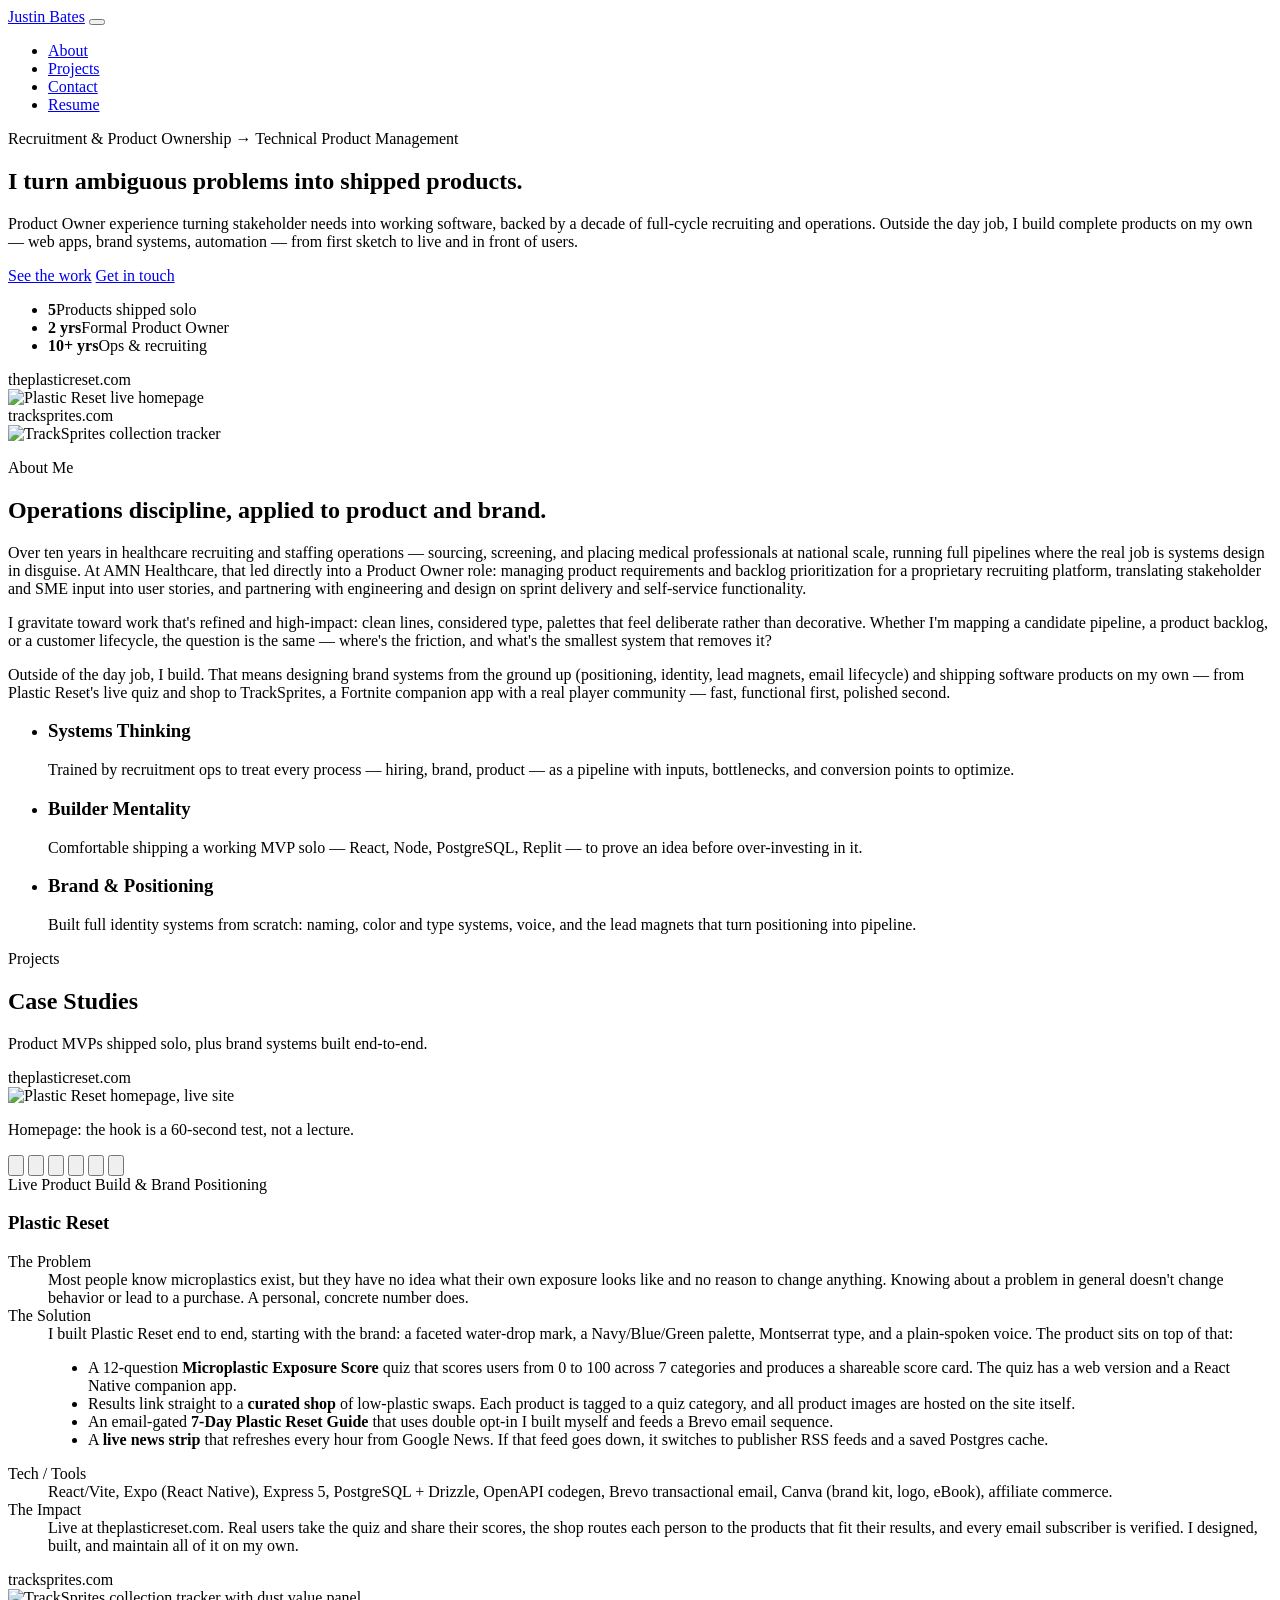
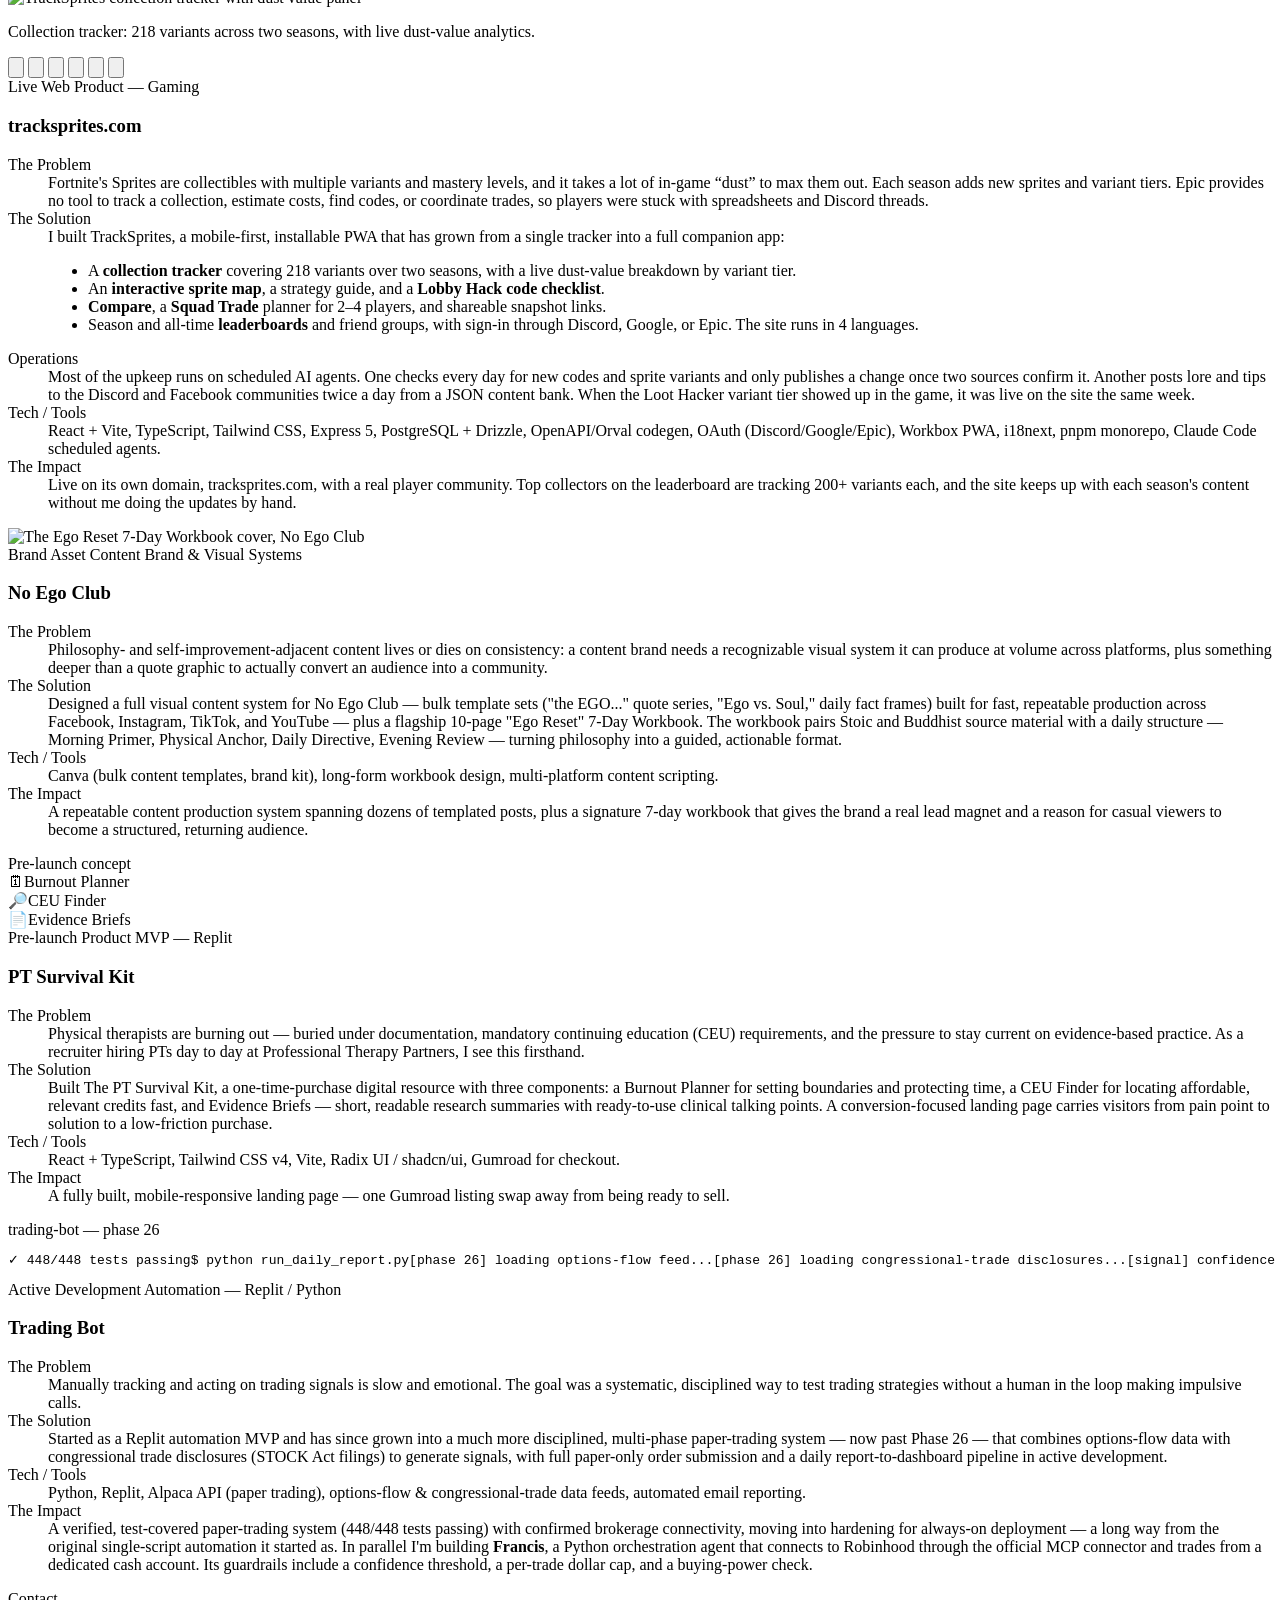
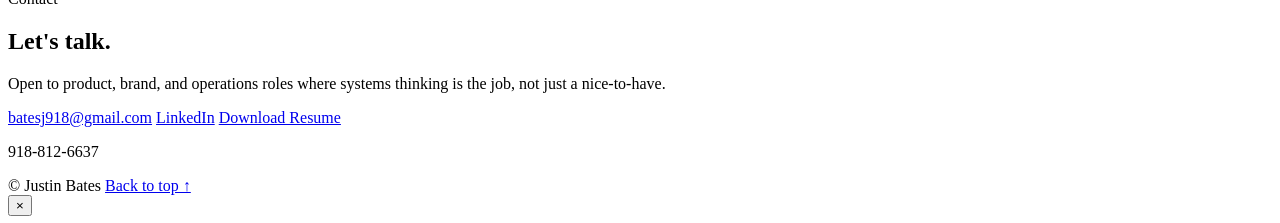
==== index.html @ cbe09a76 "Add files via upload" ====
<!doctype html>
<html lang="en">
<head>
<meta charset="UTF-8">
<meta name="viewport" content="width=device-width, initial-scale=1.0">
<title>Justin Bates — Technical Product Manager Portfolio</title>
<meta name="description" content="Justin Bates — Product Owner experience and a track record of shipping web MVPs solo. Case studies in product builds, brand systems, and growth automation.">
<link rel="preconnect" href="https://fonts.googleapis.com">
<link rel="preconnect" href="https://fonts.gstatic.com" crossorigin>
<link href="https://fonts.googleapis.com/css2?family=Playfair+Display:wght@600;700;800&family=Inter:wght@400;500;600;700;800&family=JetBrains+Mono:wght@400;500&display=swap" rel="stylesheet">
<link rel="stylesheet" href="css/style.css">
</head>
<body>

<header class="site-header" id="site-header">
  <nav class="nav container">
    <a href="#top" class="logo">Justin Bates</a>
    <button class="nav-toggle" id="navToggle" aria-label="Toggle navigation" aria-expanded="false">
      <span></span><span></span><span></span>
    </button>
    <ul class="nav-links" id="navLinks">
      <li><a href="#about" class="nav-link">About</a></li>
      <li><a href="#projects" class="nav-link">Projects</a></li>
      <li><a href="#contact" class="nav-link">Contact</a></li>
      <li><a href="assets/Justin-Bates-Resume.pdf" class="nav-link nav-cta" target="_blank" rel="noopener">Resume</a></li>
    </ul>
  </nav>
</header>

<main>

  <section id="top" class="hero">
    <div class="hero-bg" aria-hidden="true"></div>
    <div class="container hero-inner">
      <div class="hero-text">
        <p class="eyebrow">Recruitment &amp; Product Ownership → Technical Product Management</p>
        <h1>I turn ambiguous problems into <span class="accent-text">shipped products.</span></h1>
        <p class="hero-sub">Product Owner experience turning stakeholder needs into working software, backed by a decade of full-cycle recruiting and operations. Outside the day job, I build complete products on my own — web apps, brand systems, automation — from first sketch to live and in front of users.</p>
        <div class="hero-actions">
          <a href="#projects" class="btn btn-primary">See the work</a>
          <a href="#contact" class="btn btn-ghost">Get in touch</a>
        </div>
        <ul class="hero-stats">
          <li><strong>5</strong><span>Products shipped solo</span></li>
          <li><strong>2 yrs</strong><span>Formal Product Owner</span></li>
          <li><strong>10+ yrs</strong><span>Ops &amp; recruiting</span></li>
        </ul>
      </div>
      <div class="hero-visual" aria-hidden="true">
        <div class="floating-shot shot-a">
          <div class="browser-frame">
            <div class="browser-bar"><span class="dot dot-r"></span><span class="dot dot-y"></span><span class="dot dot-g"></span><span class="browser-url">theplasticreset.com</span></div>
            <img src="assets/shots/plasticreset-home.jpg" alt="Plastic Reset live homepage" loading="lazy">
          </div>
        </div>
        <div class="floating-shot shot-b">
          <div class="browser-frame">
            <div class="browser-bar"><span class="dot dot-r"></span><span class="dot dot-y"></span><span class="dot dot-g"></span><span class="browser-url">tracksprites.com</span></div>
            <img src="assets/shots/tracksprites-collection.jpg" alt="TrackSprites collection tracker" loading="lazy">
          </div>
        </div>
        <div class="glow-orb orb-1"></div>
        <div class="glow-orb orb-2"></div>
      </div>
    </div>
  </section>

  <section id="about" class="about">
    <div class="container about-grid">
      <div class="about-text reveal">
        <p class="eyebrow">About Me</p>
        <h2>Operations discipline, applied to product and brand.</h2>
        <p>Over ten years in healthcare recruiting and staffing operations — sourcing, screening, and placing medical professionals at national scale, running full pipelines where the real job is systems design in disguise. At AMN Healthcare, that led directly into a Product Owner role: managing product requirements and backlog prioritization for a proprietary recruiting platform, translating stakeholder and SME input into user stories, and partnering with engineering and design on sprint delivery and self-service functionality.</p>
        <p>I gravitate toward work that's refined and high-impact: clean lines, considered type, palettes that feel deliberate rather than decorative. Whether I'm mapping a candidate pipeline, a product backlog, or a customer lifecycle, the question is the same — where's the friction, and what's the smallest system that removes it?</p>
        <p>Outside of the day job, I build. That means designing brand systems from the ground up (positioning, identity, lead magnets, email lifecycle) and shipping software products on my own — from Plastic Reset's live quiz and shop to TrackSprites, a Fortnite companion app with a real player community — fast, functional first, polished second.</p>
      </div>
      <ul class="about-pillars reveal">
        <li>
          <h3>Systems Thinking</h3>
          <p>Trained by recruitment ops to treat every process — hiring, brand, product — as a pipeline with inputs, bottlenecks, and conversion points to optimize.</p>
        </li>
        <li>
          <h3>Builder Mentality</h3>
          <p>Comfortable shipping a working MVP solo — React, Node, PostgreSQL, Replit — to prove an idea before over-investing in it.</p>
        </li>
        <li>
          <h3>Brand &amp; Positioning</h3>
          <p>Built full identity systems from scratch: naming, color and type systems, voice, and the lead magnets that turn positioning into pipeline.</p>
        </li>
      </ul>
    </div>
  </section>

  <section id="projects" class="projects">
    <div class="container">
      <p class="eyebrow center">Projects</p>
      <h2 class="center">Case Studies</h2>
      <p class="section-sub center">Product MVPs shipped solo, plus brand systems built end-to-end.</p>
    </div>

    <div class="project-rows">

      <article class="project-row reveal" id="proj-plastic-reset">
        <div class="project-media" data-gallery>
          <div class="gallery-main light">
            <div class="browser-frame">
              <div class="browser-bar"><span class="dot dot-r"></span><span class="dot dot-y"></span><span class="dot dot-g"></span><span class="browser-url">theplasticreset.com</span></div>
              <div class="shot-wrap"><img src="assets/shots/plasticreset-home.jpg" alt="Plastic Reset homepage, live site" loading="lazy"></div>
            </div>
          </div>
          <p class="gallery-caption">Homepage: the hook is a 60-second test, not a lecture.</p>
          <div class="gallery-thumbs">
            <button class="gallery-thumb is-active" aria-pressed="true" aria-label="Homepage" data-src="assets/shots/plasticreset-home.jpg" data-url="theplasticreset.com" data-alt="Plastic Reset homepage, live site" data-caption="Homepage: the hook is a 60-second test, not a lecture."><img src="assets/shots/plasticreset-home.jpg" alt="" loading="lazy"></button>
            <button class="gallery-thumb" aria-pressed="false" aria-label="Quiz" data-src="assets/shots/plasticreset-quiz.jpg" data-url="theplasticreset.com/quiz" data-alt="Plastic Reset quiz question screen" data-caption="12 plain-language questions across 7 exposure categories."><img src="assets/shots/plasticreset-quiz.jpg" alt="" loading="lazy"></button>
            <button class="gallery-thumb" aria-pressed="false" aria-label="Score card" data-src="assets/shots/plasticreset-score.jpg" data-url="theplasticreset.com/quiz/results" data-alt="Shareable Microplastic Exposure Score card" data-caption="A shareable 0–100 score card, with download and one-tap sharing to X, Facebook, and WhatsApp."><img src="assets/shots/plasticreset-score.jpg" alt="" loading="lazy"></button>
            <button class="gallery-thumb" aria-pressed="false" aria-label="Shop" data-src="assets/shots/plasticreset-shop.jpg" data-url="theplasticreset.com/shop" data-alt="Plastic Reset curated low-plastic swaps shop" data-caption="Curated shop: every swap is mapped to a quiz category, so results point to specific products."><img src="assets/shots/plasticreset-shop.jpg" alt="" loading="lazy"></button>
            <button class="gallery-thumb" aria-pressed="false" aria-label="Guide" data-src="assets/shots/plasticreset-guide.jpg" data-url="theplasticreset.com/guide" data-alt="7-Day Plastic Reset Guide email-gated landing page" data-caption="Email-gated 7-Day Plastic Reset Guide, the lead magnet behind the email sequence."><img src="assets/shots/plasticreset-guide.jpg" alt="" loading="lazy"></button>
            <button class="gallery-thumb" aria-pressed="false" aria-label="News feed" data-src="assets/shots/plasticreset-news.jpg" data-url="theplasticreset.com/#news" data-alt="Auto-updating microplastics news section" data-caption="A self-updating “in the news” strip keeps the homepage current with no manual upkeep."><img src="assets/shots/plasticreset-news.jpg" alt="" loading="lazy"></button>
          </div>
        </div>
        <div class="project-content">
          <div class="project-head">
            <span class="status-dot status-live"></span><span class="status-label">Live</span>
            <span class="tag">Product Build &amp; Brand Positioning</span>
          </div>
          <h3>Plastic Reset</h3>
          <dl class="case-study">
            <div class="cs-row"><dt>The Problem</dt><dd>Most people know microplastics exist, but they have no idea what their own exposure looks like and no reason to change anything. Knowing about a problem in general doesn't change behavior or lead to a purchase. A personal, concrete number does.</dd></div>
            <div class="cs-row"><dt>The Solution</dt><dd>I built Plastic Reset end to end, starting with the brand: a faceted water-drop mark, a Navy/Blue/Green palette, Montserrat type, and a plain-spoken voice. The product sits on top of that:
              <ul class="cs-list">
                <li>A 12-question <strong>Microplastic Exposure Score</strong> quiz that scores users from 0 to 100 across 7 categories and produces a shareable score card. The quiz has a web version and a React Native companion app.</li>
                <li>Results link straight to a <strong>curated shop</strong> of low-plastic swaps. Each product is tagged to a quiz category, and all product images are hosted on the site itself.</li>
                <li>An email-gated <strong>7-Day Plastic Reset Guide</strong> that uses double opt-in I built myself and feeds a Brevo email sequence.</li>
                <li>A <strong>live news strip</strong> that refreshes every hour from Google News. If that feed goes down, it switches to publisher RSS feeds and a saved Postgres cache.</li>
              </ul></dd></div>
            <div class="cs-row"><dt>Tech / Tools</dt><dd>React/Vite, Expo (React Native), Express 5, PostgreSQL + Drizzle, OpenAPI codegen, Brevo transactional email, Canva (brand kit, logo, eBook), affiliate commerce.</dd></div>
            <div class="cs-row"><dt>The Impact</dt><dd>Live at theplasticreset.com. Real users take the quiz and share their scores, the shop routes each person to the products that fit their results, and every email subscriber is verified. I designed, built, and maintain all of it on my own.</dd></div>
          </dl>
        </div>
      </article>

      <article class="project-row row-reverse reveal" id="proj-tracksprites">
        <div class="project-media" data-gallery>
          <div class="gallery-main">
            <div class="browser-frame">
              <div class="browser-bar"><span class="dot dot-r"></span><span class="dot dot-y"></span><span class="dot dot-g"></span><span class="browser-url">tracksprites.com</span></div>
              <div class="shot-wrap"><img src="assets/shots/tracksprites-collection.jpg" alt="TrackSprites collection tracker with dust value panel" loading="lazy"></div>
            </div>
          </div>
          <p class="gallery-caption">Collection tracker: 218 variants across two seasons, with live dust-value analytics.</p>
          <div class="gallery-thumbs">
            <button class="gallery-thumb is-active" aria-pressed="true" aria-label="Collection" data-src="assets/shots/tracksprites-collection.jpg" data-url="tracksprites.com" data-alt="TrackSprites collection tracker with dust value panel" data-caption="Collection tracker: 218 variants across two seasons, with live dust-value analytics."><img src="assets/shots/tracksprites-collection.jpg" alt="" loading="lazy"></button>
            <button class="gallery-thumb" aria-pressed="false" aria-label="Map" data-src="assets/shots/tracksprites-map.jpg" data-url="tracksprites.com/map" data-alt="Interactive Sprite Map of the Fortnite island" data-caption="An interactive, zoomable Sprite Map of the island."><img src="assets/shots/tracksprites-map.jpg" alt="" loading="lazy"></button>
            <button class="gallery-thumb" aria-pressed="false" aria-label="Cheat codes" data-src="assets/shots/tracksprites-codes.jpg" data-url="tracksprites.com/codes" data-alt="Fortnite Lobby Hack codes page with redeem checklist" data-caption="Lobby Hack codes with a redeemed checklist, kept current by an automated daily check."><img src="assets/shots/tracksprites-codes.jpg" alt="" loading="lazy"></button>
            <button class="gallery-thumb" aria-pressed="false" aria-label="Squad Trade" data-src="assets/shots/tracksprites-trade.jpg" data-url="tracksprites.com/trade" data-alt="Squad Trade planner for 2 to 4 players" data-caption="Squad Trade builds a plan so every player in a 2–4 person squad gets something."><img src="assets/shots/tracksprites-trade.jpg" alt="" loading="lazy"></button>
            <button class="gallery-thumb" aria-pressed="false" aria-label="Leaderboard" data-src="assets/shots/tracksprites-leaderboard.jpg" data-url="tracksprites.com/leaderboard" data-alt="Season leaderboard, player names blurred" data-caption="Season and all-time leaderboards for real players. Names are blurred here."><img src="assets/shots/tracksprites-leaderboard.jpg" alt="" loading="lazy"></button>
            <button class="gallery-thumb" aria-pressed="false" aria-label="Mobile" data-src="assets/shots/tracksprites-mobile.jpg" data-url="tracksprites.com (mobile)" data-alt="TrackSprites mobile view with bottom navigation" data-caption="Built mobile-first: an installable PWA with bottom-tab navigation."><img src="assets/shots/tracksprites-mobile.jpg" alt="" loading="lazy"></button>
          </div>
        </div>
        <div class="project-content">
          <div class="project-head">
            <span class="status-dot status-live"></span><span class="status-label">Live</span>
            <span class="tag">Web Product — Gaming</span>
          </div>
          <h3>tracksprites.com</h3>
          <dl class="case-study">
            <div class="cs-row"><dt>The Problem</dt><dd>Fortnite's Sprites are collectibles with multiple variants and mastery levels, and it takes a lot of in-game “dust” to max them out. Each season adds new sprites and variant tiers. Epic provides no tool to track a collection, estimate costs, find codes, or coordinate trades, so players were stuck with spreadsheets and Discord threads.</dd></div>
            <div class="cs-row"><dt>The Solution</dt><dd>I built TrackSprites, a mobile-first, installable PWA that has grown from a single tracker into a full companion app:
              <ul class="cs-list">
                <li>A <strong>collection tracker</strong> covering 218 variants over two seasons, with a live dust-value breakdown by variant tier.</li>
                <li>An <strong>interactive sprite map</strong>, a strategy guide, and a <strong>Lobby Hack code checklist</strong>.</li>
                <li><strong>Compare</strong>, a <strong>Squad Trade</strong> planner for 2–4 players, and shareable snapshot links.</li>
                <li>Season and all-time <strong>leaderboards</strong> and friend groups, with sign-in through Discord, Google, or Epic. The site runs in 4 languages.</li>
              </ul></dd></div>
            <div class="cs-row"><dt>Operations</dt><dd>Most of the upkeep runs on scheduled AI agents. One checks every day for new codes and sprite variants and only publishes a change once two sources confirm it. Another posts lore and tips to the Discord and Facebook communities twice a day from a JSON content bank. When the Loot Hacker variant tier showed up in the game, it was live on the site the same week.</dd></div>
            <div class="cs-row"><dt>Tech / Tools</dt><dd>React + Vite, TypeScript, Tailwind CSS, Express 5, PostgreSQL + Drizzle, OpenAPI/Orval codegen, OAuth (Discord/Google/Epic), Workbox PWA, i18next, pnpm monorepo, Claude Code scheduled agents.</dd></div>
            <div class="cs-row"><dt>The Impact</dt><dd>Live on its own domain, tracksprites.com, with a real player community. Top collectors on the leaderboard are tracking 200+ variants each, and the site keeps up with each season's content without me doing the updates by hand.</dd></div>
          </dl>
        </div>
      </article>

      <article class="project-row reveal" id="proj-no-ego">
        <div class="project-media">
          <div class="cover-frame">
            <img src="assets/shots/noego-workbook.png" alt="The Ego Reset 7-Day Workbook cover, No Ego Club" loading="lazy">
          </div>
        </div>
        <div class="project-content">
          <div class="project-head">
            <span class="status-dot status-asset"></span><span class="status-label">Brand Asset</span>
            <span class="tag">Content Brand &amp; Visual Systems</span>
          </div>
          <h3>No Ego Club</h3>
          <dl class="case-study">
            <div class="cs-row"><dt>The Problem</dt><dd>Philosophy- and self-improvement-adjacent content lives or dies on consistency: a content brand needs a recognizable visual system it can produce at volume across platforms, plus something deeper than a quote graphic to actually convert an audience into a community.</dd></div>
            <div class="cs-row"><dt>The Solution</dt><dd>Designed a full visual content system for No Ego Club — bulk template sets ("the EGO..." quote series, "Ego vs. Soul," daily fact frames) built for fast, repeatable production across Facebook, Instagram, TikTok, and YouTube — plus a flagship 10-page "Ego Reset" 7-Day Workbook. The workbook pairs Stoic and Buddhist source material with a daily structure — Morning Primer, Physical Anchor, Daily Directive, Evening Review — turning philosophy into a guided, actionable format.</dd></div>
            <div class="cs-row"><dt>Tech / Tools</dt><dd>Canva (bulk content templates, brand kit), long-form workbook design, multi-platform content scripting.</dd></div>
            <div class="cs-row"><dt>The Impact</dt><dd>A repeatable content production system spanning dozens of templated posts, plus a signature 7-day workbook that gives the brand a real lead magnet and a reason for casual viewers to become a structured, returning audience.</dd></div>
          </dl>
        </div>
      </article>

      <article class="project-row row-reverse reveal" id="proj-pt-kit">
        <div class="project-media">
          <div class="concept-frame">
            <div class="concept-badge">Pre-launch concept</div>
            <div class="concept-panels">
              <div class="concept-panel panel-1"><span class="panel-icon">🗓</span><span>Burnout Planner</span></div>
              <div class="concept-panel panel-2"><span class="panel-icon">🔎</span><span>CEU Finder</span></div>
              <div class="concept-panel panel-3"><span class="panel-icon">📄</span><span>Evidence Briefs</span></div>
            </div>
          </div>
        </div>
        <div class="project-content">
          <div class="project-head">
            <span class="status-dot status-dev"></span><span class="status-label">Pre-launch</span>
            <span class="tag">Product MVP — Replit</span>
          </div>
          <h3>PT Survival Kit</h3>
          <dl class="case-study">
            <div class="cs-row"><dt>The Problem</dt><dd>Physical therapists are burning out — buried under documentation, mandatory continuing education (CEU) requirements, and the pressure to stay current on evidence-based practice. As a recruiter hiring PTs day to day at Professional Therapy Partners, I see this firsthand.</dd></div>
            <div class="cs-row"><dt>The Solution</dt><dd>Built The PT Survival Kit, a one-time-purchase digital resource with three components: a Burnout Planner for setting boundaries and protecting time, a CEU Finder for locating affordable, relevant credits fast, and Evidence Briefs — short, readable research summaries with ready-to-use clinical talking points. A conversion-focused landing page carries visitors from pain point to solution to a low-friction purchase.</dd></div>
            <div class="cs-row"><dt>Tech / Tools</dt><dd>React + TypeScript, Tailwind CSS v4, Vite, Radix UI / shadcn/ui, Gumroad for checkout.</dd></div>
            <div class="cs-row"><dt>The Impact</dt><dd>A fully built, mobile-responsive landing page — one Gumroad listing swap away from being ready to sell.</dd></div>
          </dl>
        </div>
      </article>

      <article class="project-row reveal" id="proj-trading-bot">
        <div class="project-media">
          <div class="terminal-frame">
            <div class="browser-bar dark-bar"><span class="dot dot-r"></span><span class="dot dot-y"></span><span class="dot dot-g"></span><span class="browser-url mono">trading-bot — phase 26</span></div>
            <pre class="terminal-body"><span class="t-line t-ok">✓ 448/448 tests passing</span><span class="t-line">$ python run_daily_report.py</span><span class="t-line t-dim">[phase 26] loading options-flow feed...</span><span class="t-line t-dim">[phase 26] loading congressional-trade disclosures...</span><span class="t-line t-accent">[signal] confidence 0.81 — within per-trade cap</span><span class="t-line t-ok">[paper-order] submitted → filled</span><span class="t-line t-dim">[report] daily summary → email queue</span><span class="t-line blink">_</span></pre>
          </div>
        </div>
        <div class="project-content">
          <div class="project-head">
            <span class="status-dot status-dev"></span><span class="status-label">Active Development</span>
            <span class="tag">Automation — Replit / Python</span>
          </div>
          <h3>Trading Bot</h3>
          <dl class="case-study">
            <div class="cs-row"><dt>The Problem</dt><dd>Manually tracking and acting on trading signals is slow and emotional. The goal was a systematic, disciplined way to test trading strategies without a human in the loop making impulsive calls.</dd></div>
            <div class="cs-row"><dt>The Solution</dt><dd>Started as a Replit automation MVP and has since grown into a much more disciplined, multi-phase paper-trading system — now past Phase 26 — that combines options-flow data with congressional trade disclosures (STOCK Act filings) to generate signals, with full paper-only order submission and a daily report-to-dashboard pipeline in active development.</dd></div>
            <div class="cs-row"><dt>Tech / Tools</dt><dd>Python, Replit, Alpaca API (paper trading), options-flow &amp; congressional-trade data feeds, automated email reporting.</dd></div>
            <div class="cs-row"><dt>The Impact</dt><dd>A verified, test-covered paper-trading system (448/448 tests passing) with confirmed brokerage connectivity, moving into hardening for always-on deployment — a long way from the original single-script automation it started as. In parallel I'm building <strong>Francis</strong>, a Python orchestration agent that connects to Robinhood through the official MCP connector and trades from a dedicated cash account. Its guardrails include a confidence threshold, a per-trade dollar cap, and a buying-power check.</dd></div>
          </dl>
        </div>
      </article>

    </div>
  </section>

  <section id="contact" class="contact">
    <div class="container contact-inner reveal">
      <p class="eyebrow">Contact</p>
      <h2>Let's talk.</h2>
      <p class="section-sub">Open to product, brand, and operations roles where systems thinking is the job, not just a nice-to-have.</p>
      <div class="contact-links">
        <a href="mailto:batesj918@gmail.com" class="btn btn-primary">batesj918@gmail.com</a>
        <a href="https://linkedin.com/in/justin-bates-7199ba43" class="btn btn-ghost" target="_blank" rel="noopener">LinkedIn</a>
        <a href="assets/Justin-Bates-Resume.pdf" class="btn btn-ghost" target="_blank" rel="noopener">Download Resume</a>
      </div>
      <p class="contact-phone">918-812-6637</p>
    </div>
  </section>

</main>

<footer class="site-footer">
  <div class="container footer-inner">
    <span>© <span id="year"></span> Justin Bates</span>
    <a href="#top" class="back-to-top">Back to top ↑</a>
  </div>
</footer>

<div class="lightbox" id="lightbox" aria-hidden="true"><button class="lightbox-close" aria-label="Close">&times;</button><img alt=""></div>

<script src="js/script.js"></script>
</body>
</html>
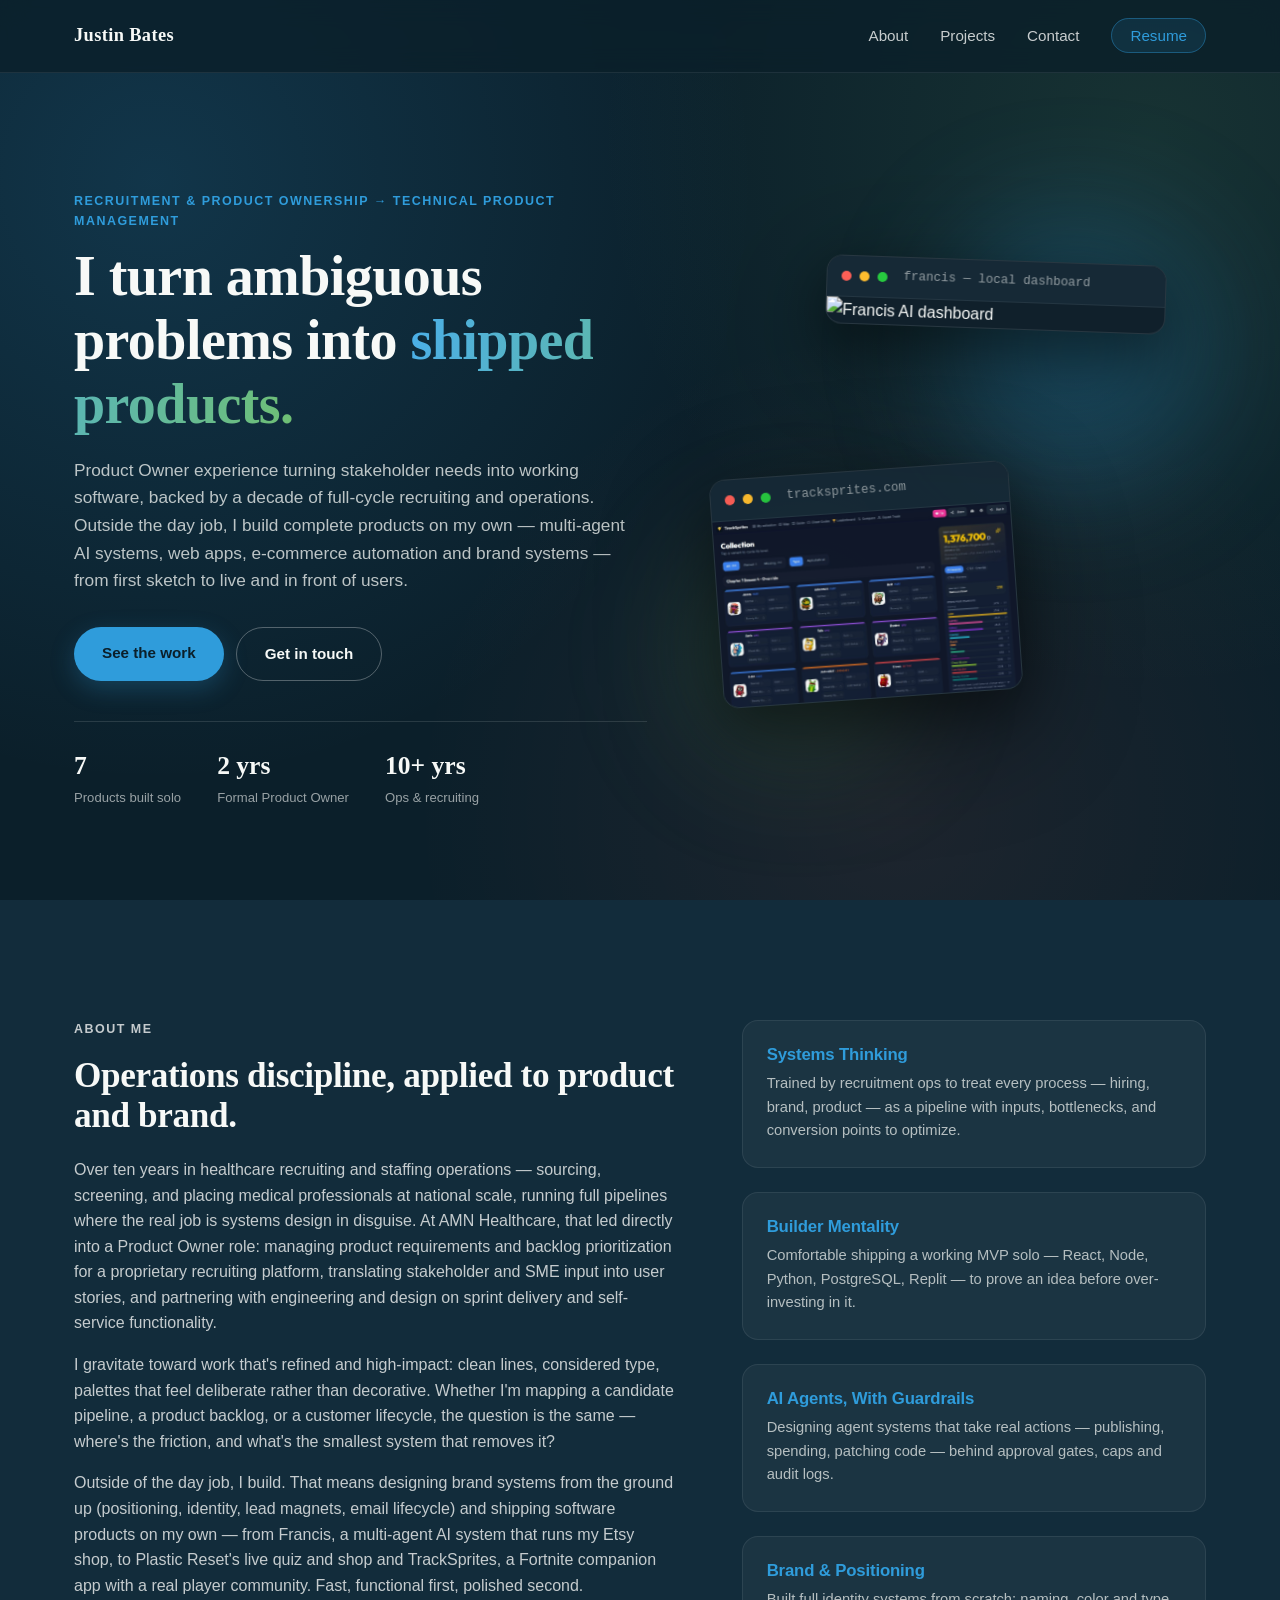
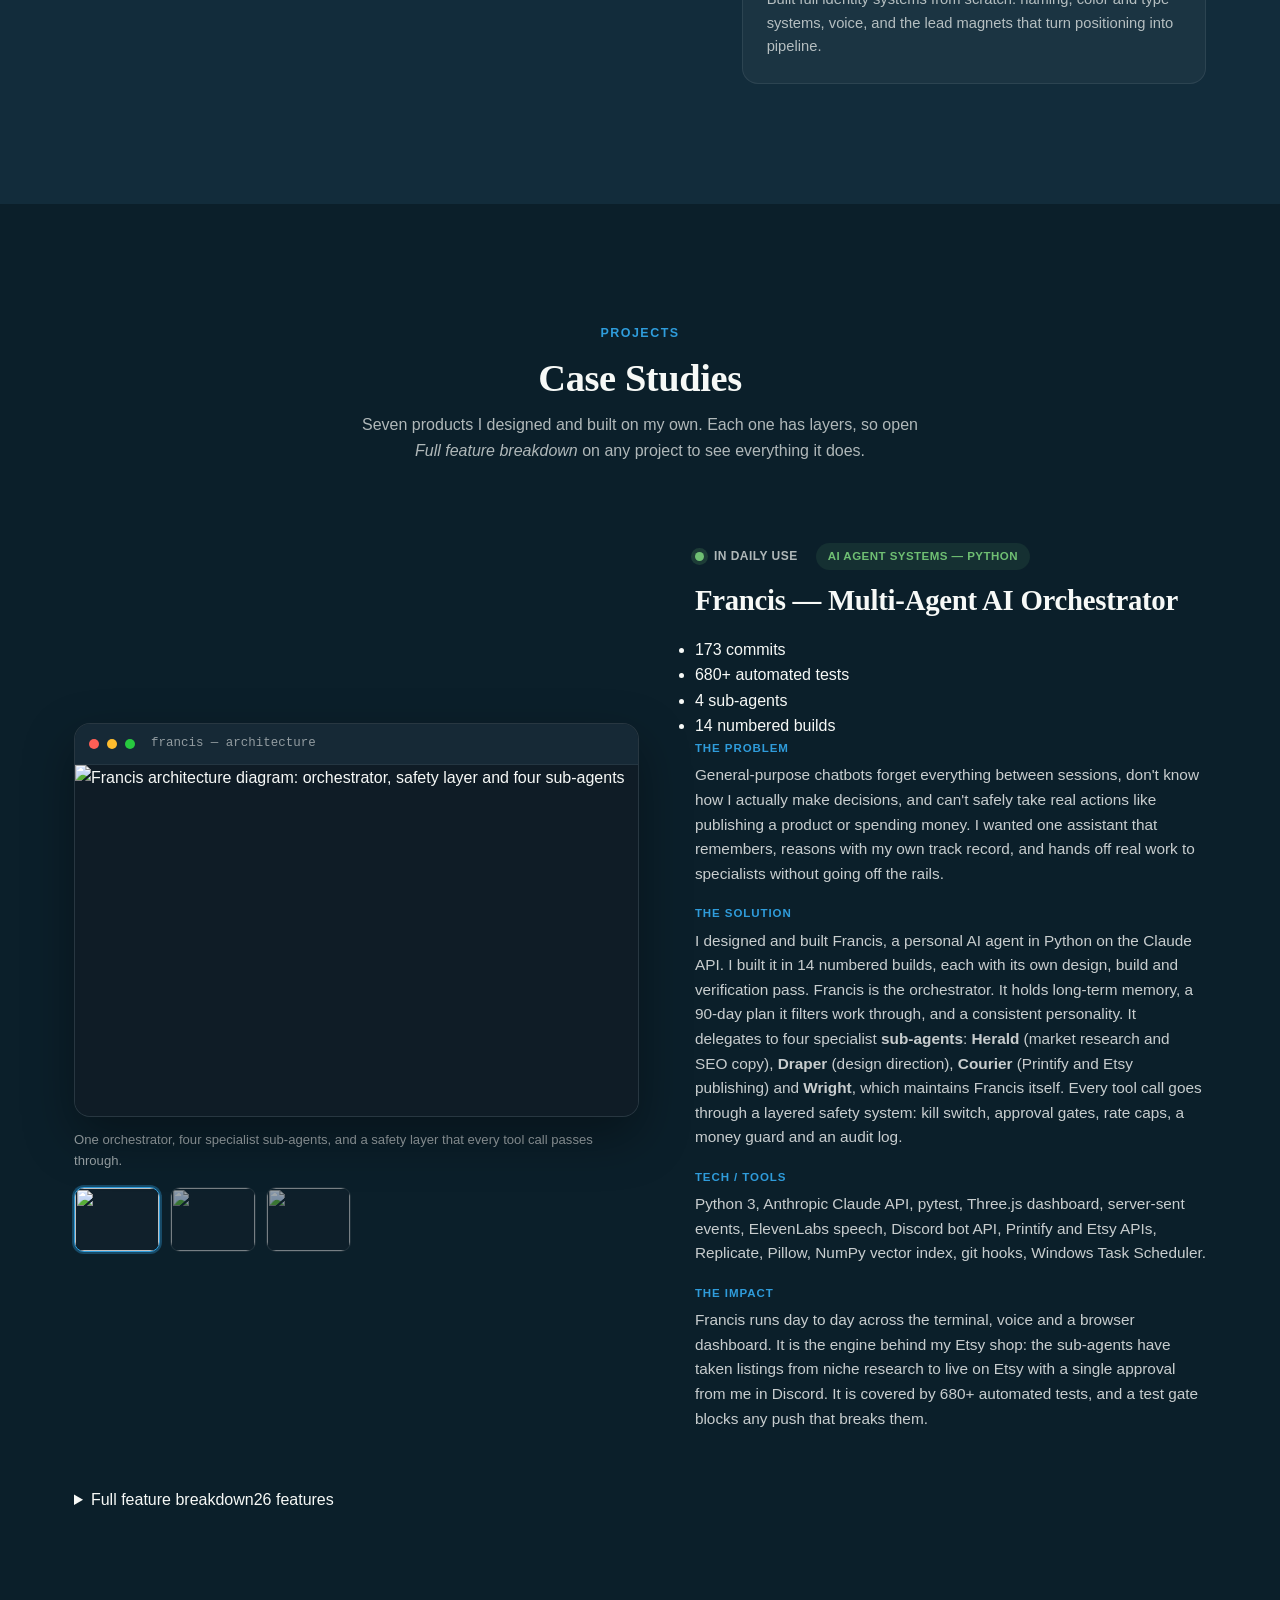
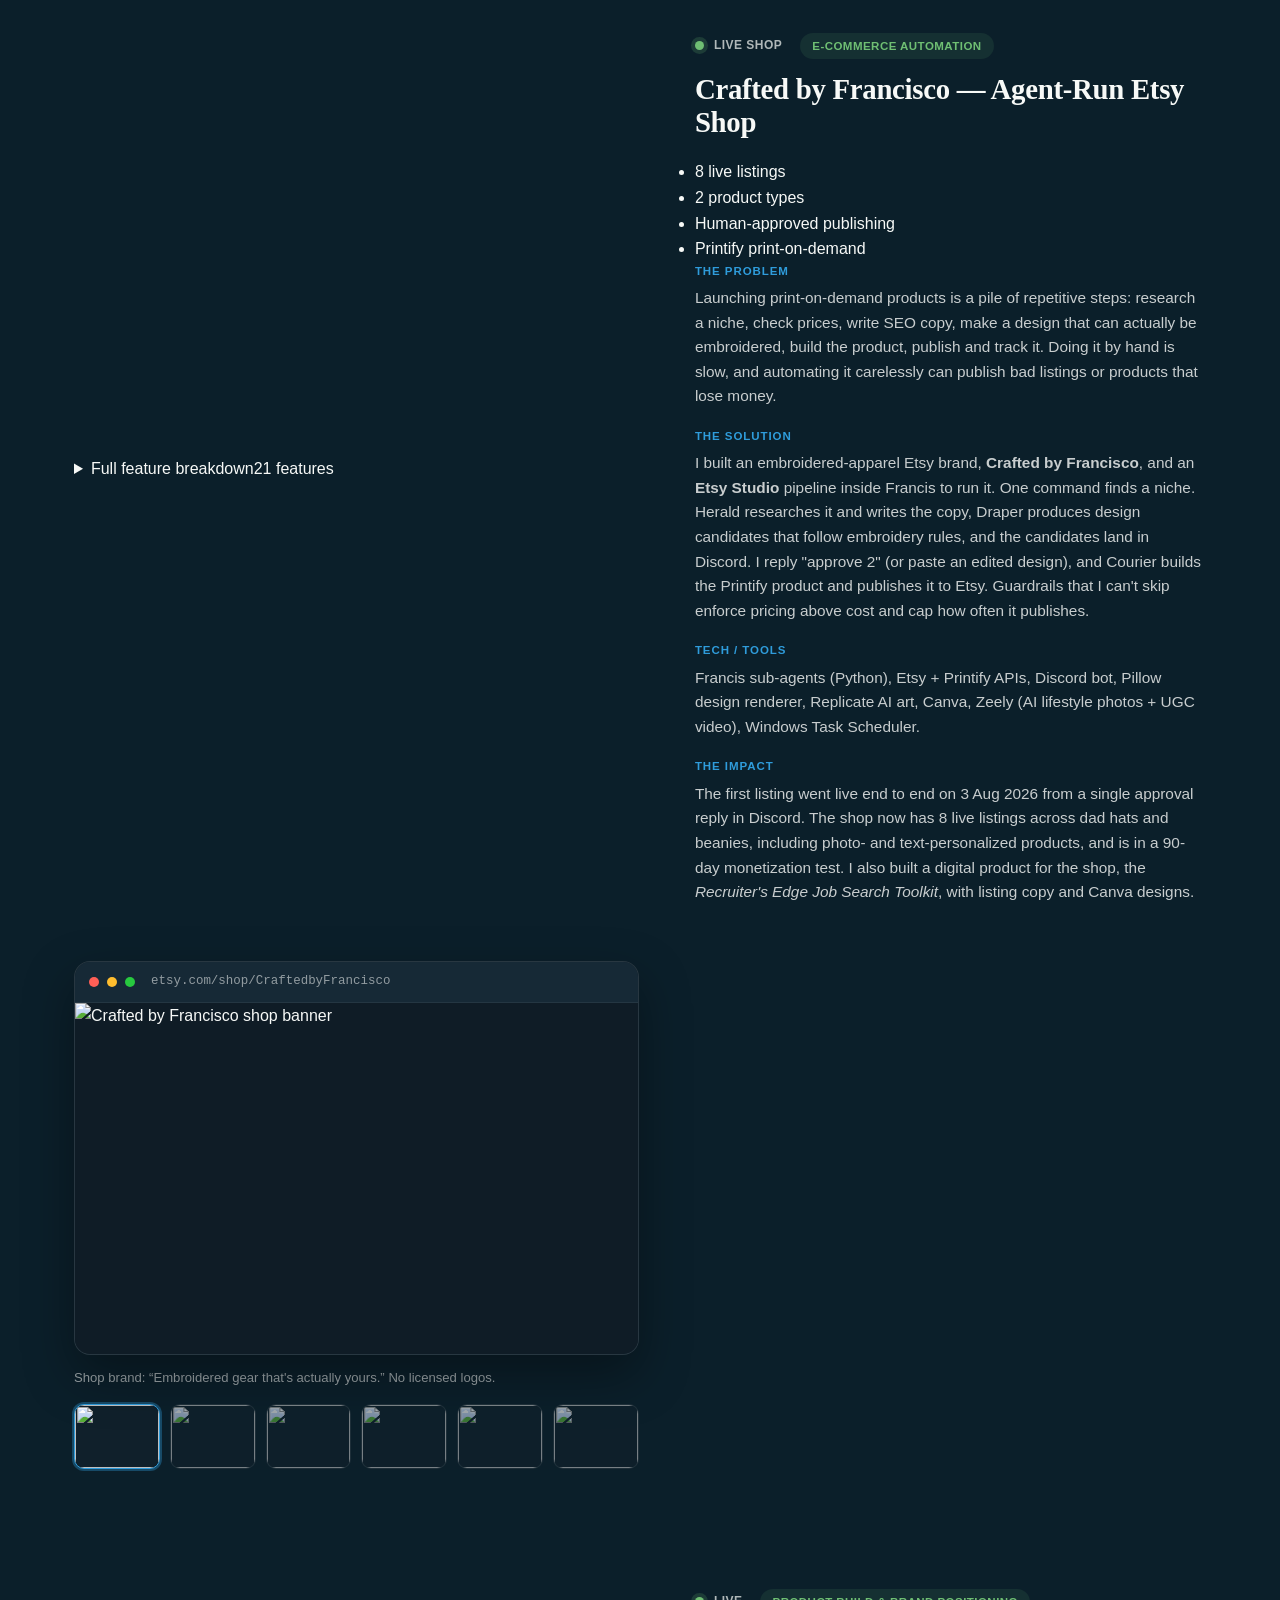
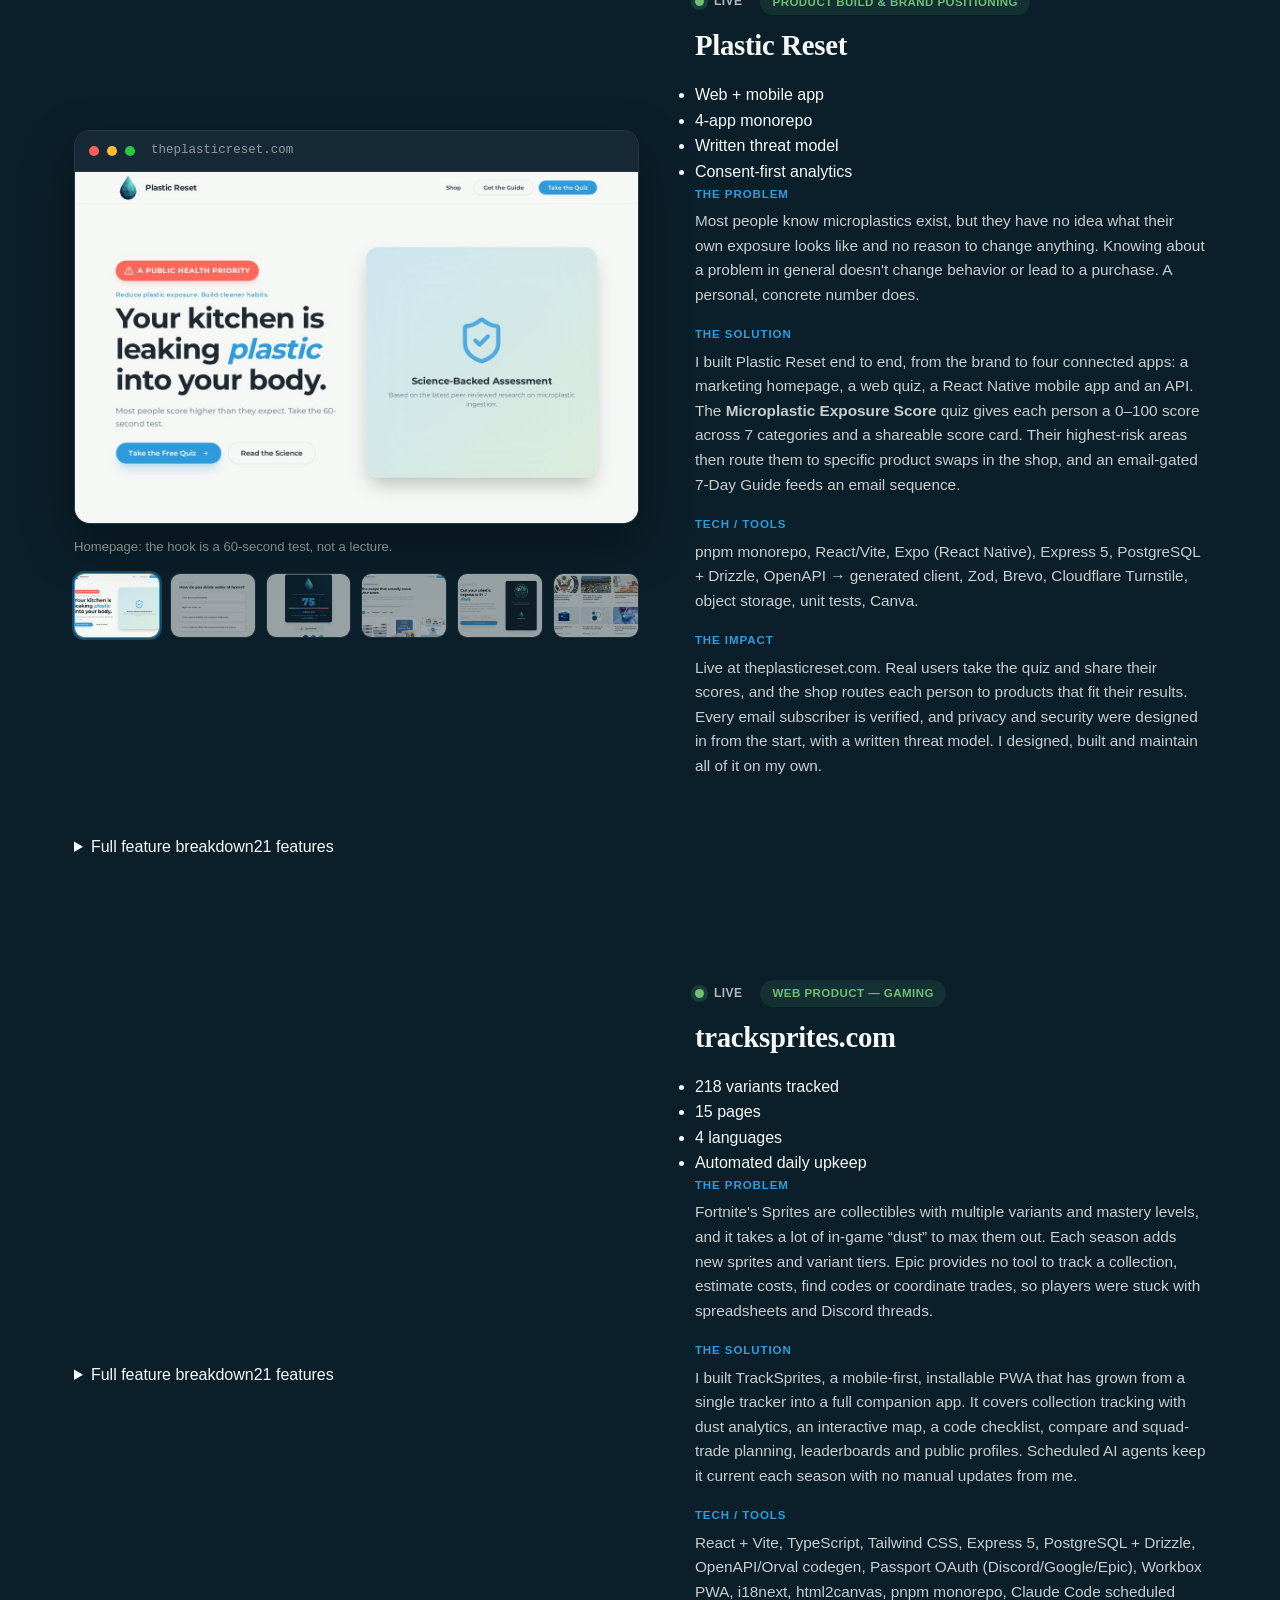
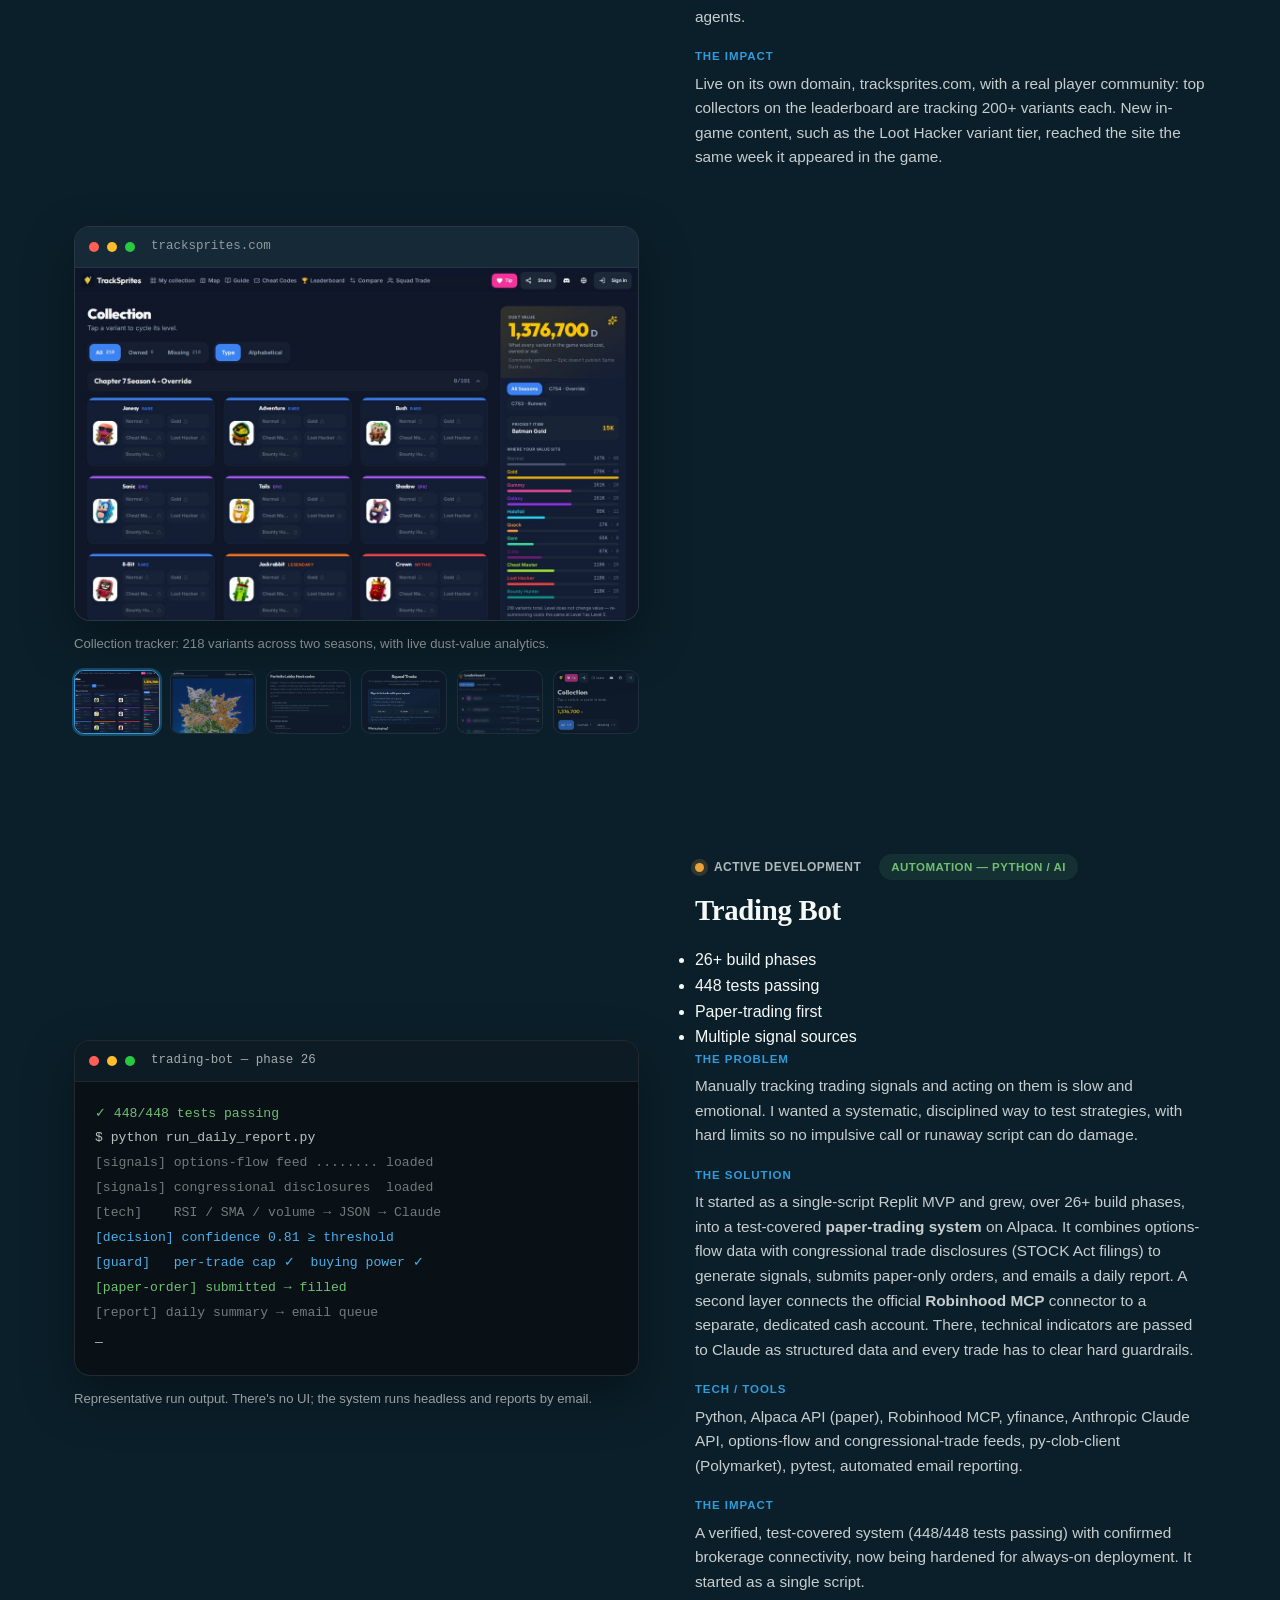
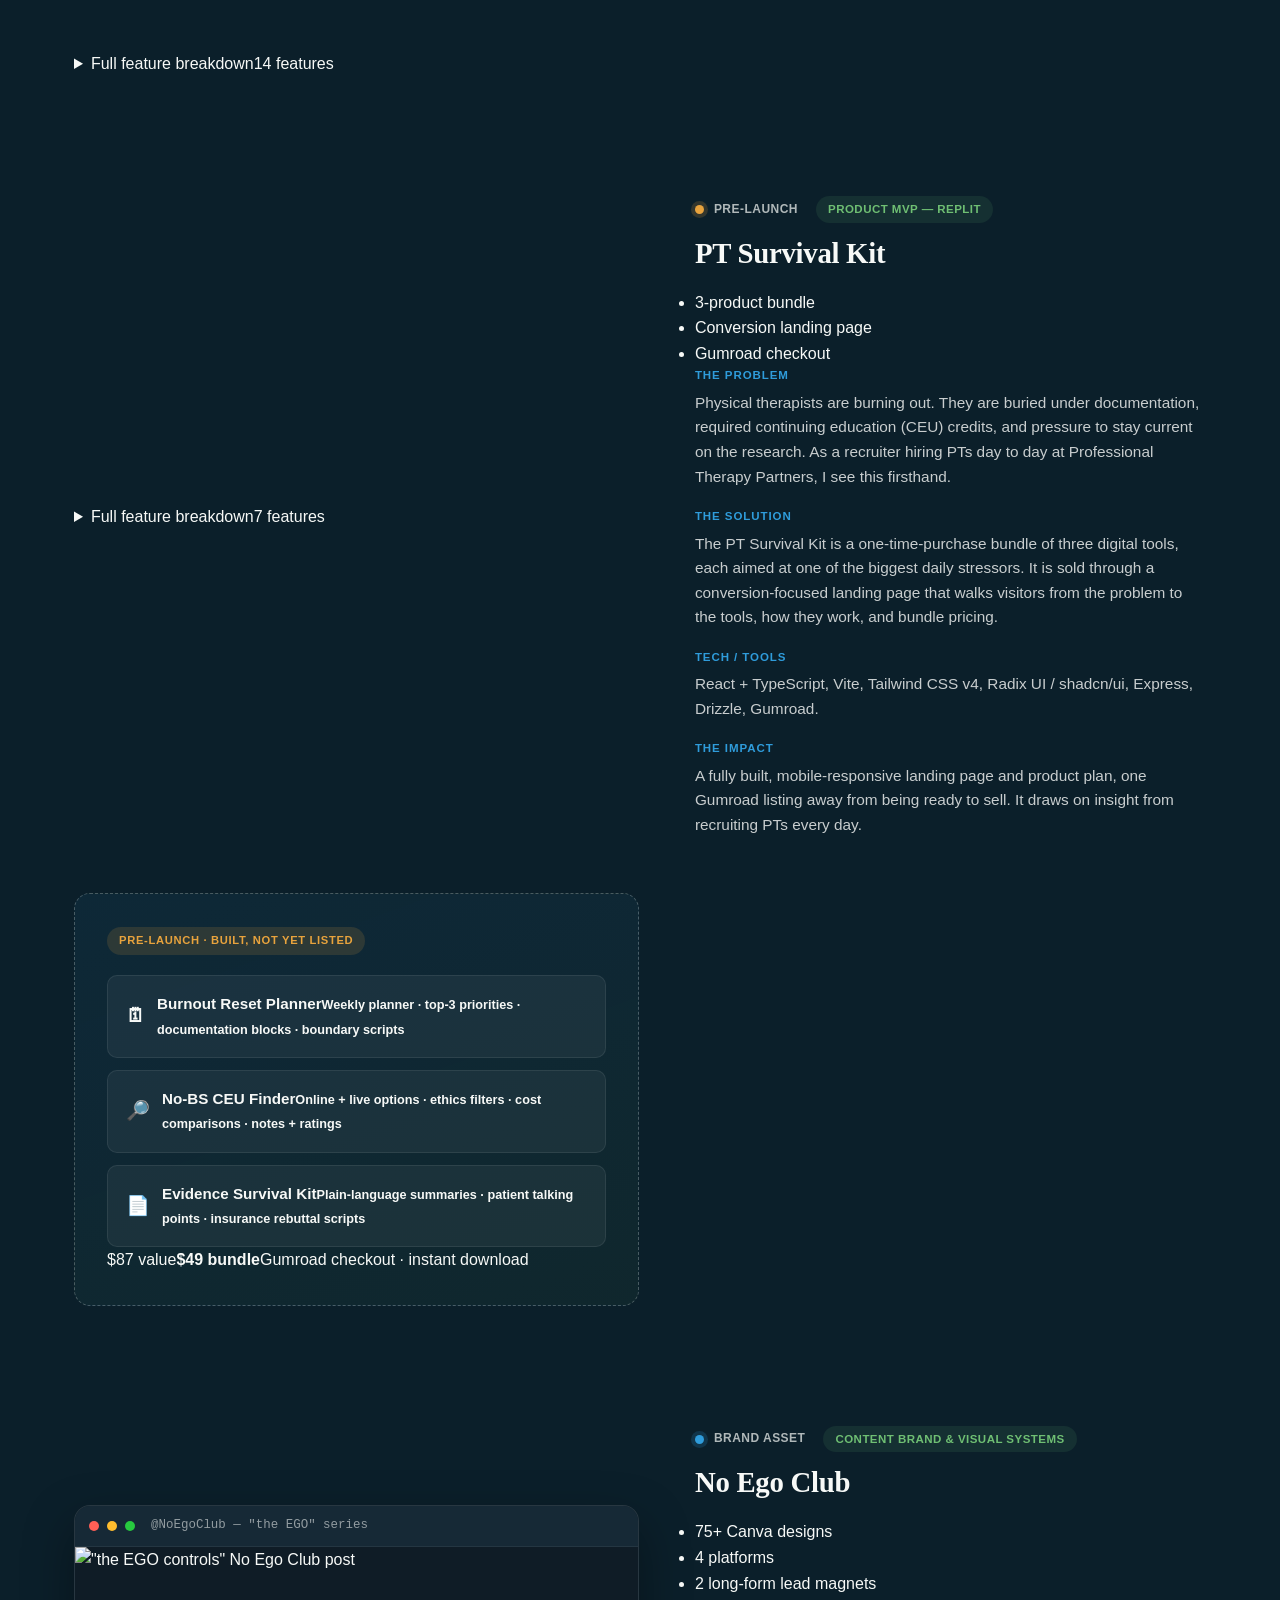
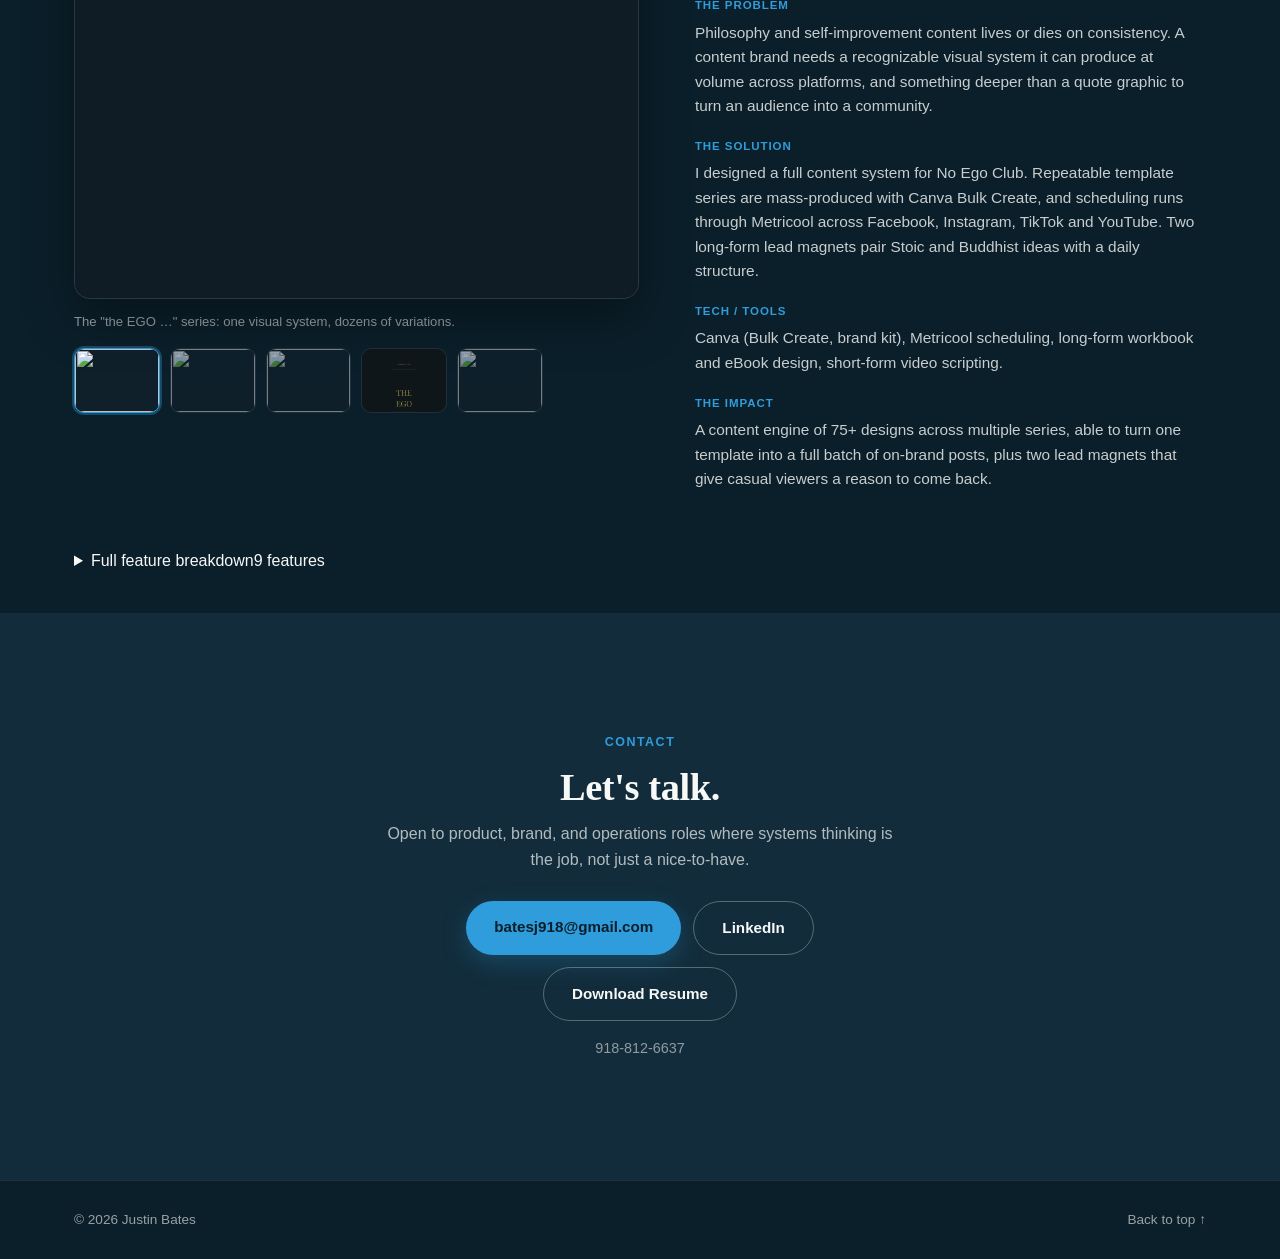
==== commit f4192dc1: "Add files via upload" ====
--- a/index.html
+++ b/index.html
@@ -4,7 +4,7 @@
 <meta charset="UTF-8">
 <meta name="viewport" content="width=device-width, initial-scale=1.0">
 <title>Justin Bates — Technical Product Manager Portfolio</title>
-<meta name="description" content="Justin Bates — Product Owner experience and a track record of shipping web MVPs solo. Case studies in product builds, brand systems, and growth automation.">
+<meta name="description" content="Justin Bates — Product Owner and builder. Case studies in multi-agent AI systems, web products, e-commerce automation and brand systems.">
 <link rel="preconnect" href="https://fonts.googleapis.com">
 <link rel="preconnect" href="https://fonts.gstatic.com" crossorigin>
 <link href="https://fonts.googleapis.com/css2?family=Playfair+Display:wght@600;700;800&family=Inter:wght@400;500;600;700;800&family=JetBrains+Mono:wght@400;500&display=swap" rel="stylesheet">
@@ -35,13 +35,13 @@
       <div class="hero-text">
         <p class="eyebrow">Recruitment &amp; Product Ownership → Technical Product Management</p>
         <h1>I turn ambiguous problems into <span class="accent-text">shipped products.</span></h1>
-        <p class="hero-sub">Product Owner experience turning stakeholder needs into working software, backed by a decade of full-cycle recruiting and operations. Outside the day job, I build complete products on my own — web apps, brand systems, automation — from first sketch to live and in front of users.</p>
+        <p class="hero-sub">Product Owner experience turning stakeholder needs into working software, backed by a decade of full-cycle recruiting and operations. Outside the day job, I build complete products on my own — multi-agent AI systems, web apps, e-commerce automation and brand systems — from first sketch to live and in front of users.</p>
         <div class="hero-actions">
           <a href="#projects" class="btn btn-primary">See the work</a>
           <a href="#contact" class="btn btn-ghost">Get in touch</a>
         </div>
         <ul class="hero-stats">
-          <li><strong>5</strong><span>Products shipped solo</span></li>
+          <li><strong>7</strong><span>Products built solo</span></li>
           <li><strong>2 yrs</strong><span>Formal Product Owner</span></li>
           <li><strong>10+ yrs</strong><span>Ops &amp; recruiting</span></li>
         </ul>
@@ -49,8 +49,8 @@
       <div class="hero-visual" aria-hidden="true">
         <div class="floating-shot shot-a">
           <div class="browser-frame">
-            <div class="browser-bar"><span class="dot dot-r"></span><span class="dot dot-y"></span><span class="dot dot-g"></span><span class="browser-url">theplasticreset.com</span></div>
-            <img src="assets/shots/plasticreset-home.jpg" alt="Plastic Reset live homepage" loading="lazy">
+            <div class="browser-bar"><span class="dot dot-r"></span><span class="dot dot-y"></span><span class="dot dot-g"></span><span class="browser-url">francis — local dashboard</span></div>
+            <img src="assets/shots/francis-ui.jpg" alt="Francis AI dashboard" loading="lazy">
           </div>
         </div>
         <div class="floating-shot shot-b">
@@ -72,7 +72,7 @@
         <h2>Operations discipline, applied to product and brand.</h2>
         <p>Over ten years in healthcare recruiting and staffing operations — sourcing, screening, and placing medical professionals at national scale, running full pipelines where the real job is systems design in disguise. At AMN Healthcare, that led directly into a Product Owner role: managing product requirements and backlog prioritization for a proprietary recruiting platform, translating stakeholder and SME input into user stories, and partnering with engineering and design on sprint delivery and self-service functionality.</p>
         <p>I gravitate toward work that's refined and high-impact: clean lines, considered type, palettes that feel deliberate rather than decorative. Whether I'm mapping a candidate pipeline, a product backlog, or a customer lifecycle, the question is the same — where's the friction, and what's the smallest system that removes it?</p>
-        <p>Outside of the day job, I build. That means designing brand systems from the ground up (positioning, identity, lead magnets, email lifecycle) and shipping software products on my own — from Plastic Reset's live quiz and shop to TrackSprites, a Fortnite companion app with a real player community — fast, functional first, polished second.</p>
+        <p>Outside of the day job, I build. That means designing brand systems from the ground up (positioning, identity, lead magnets, email lifecycle) and shipping software products on my own — from Francis, a multi-agent AI system that runs my Etsy shop, to Plastic Reset's live quiz and shop and TrackSprites, a Fortnite companion app with a real player community. Fast, functional first, polished second.</p>
       </div>
       <ul class="about-pillars reveal">
         <li>
@@ -81,7 +81,11 @@
         </li>
         <li>
           <h3>Builder Mentality</h3>
-          <p>Comfortable shipping a working MVP solo — React, Node, PostgreSQL, Replit — to prove an idea before over-investing in it.</p>
+          <p>Comfortable shipping a working MVP solo — React, Node, Python, PostgreSQL, Replit — to prove an idea before over-investing in it.</p>
+        </li>
+        <li>
+          <h3>AI Agents, With Guardrails</h3>
+          <p>Designing agent systems that take real actions — publishing, spending, patching code — behind approval gates, caps and audit logs.</p>
         </li>
         <li>
           <h3>Brand &amp; Positioning</h3>
@@ -95,10 +99,148 @@
     <div class="container">
       <p class="eyebrow center">Projects</p>
       <h2 class="center">Case Studies</h2>
-      <p class="section-sub center">Product MVPs shipped solo, plus brand systems built end-to-end.</p>
+      <p class="section-sub center">Seven products I designed and built on my own. Each one has layers, so open <em>Full feature breakdown</em> on any project to see everything it does.</p>
     </div>
 
     <div class="project-rows">
+
+      <article class="project-row reveal" id="proj-francis">
+        <div class="project-media" data-gallery>
+          <div class="gallery-main">
+            <div class="browser-frame">
+              <div class="browser-bar"><span class="dot dot-r"></span><span class="dot dot-y"></span><span class="dot dot-g"></span><span class="browser-url">francis — architecture</span></div>
+              <div class="shot-wrap"><img src="assets/shots/francis-architecture.jpg" alt="Francis architecture diagram: orchestrator, safety layer and four sub-agents" loading="lazy"></div>
+            </div>
+          </div>
+          <p class="gallery-caption">One orchestrator, four specialist sub-agents, and a safety layer that every tool call passes through.</p>
+          <div class="gallery-thumbs">
+            <button class="gallery-thumb is-active" aria-pressed="true" aria-label="Francis architecture diagram: orchestrator, safety layer and four sub-agents" data-src="assets/shots/francis-architecture.jpg" data-url="francis — architecture" data-alt="Francis architecture diagram: orchestrator, safety layer and four sub-agents" data-caption="One orchestrator, four specialist sub-agents, and a safety layer that every tool call passes through."><img src="assets/shots/francis-architecture.jpg" alt="" loading="lazy"></button>
+            <button class="gallery-thumb" aria-pressed="false" aria-label="Francis browser dashboard with heartbeat, memory, cost and self-knowledge panels" data-src="assets/shots/francis-ui.jpg" data-url="localhost:8756 — Francis UI" data-alt="Francis browser dashboard with heartbeat, memory, cost and self-knowledge panels" data-caption="The local browser dashboard (shown with sample data): chat, sub-agent status, heartbeat notices, memory, spend and self-knowledge."><img src="assets/shots/francis-ui.jpg" alt="" loading="lazy"></button>
+            <button class="gallery-thumb" aria-pressed="false" aria-label="Etsy Studio pipeline diagram" data-src="assets/shots/etsy-studio-pipeline.jpg" data-url="francis — etsy studio" data-alt="Etsy Studio pipeline diagram" data-caption="The sub-agents chained into a pipeline that takes an Etsy listing from niche research to live, with a human approval step."><img src="assets/shots/etsy-studio-pipeline.jpg" alt="" loading="lazy"></button>
+          </div>
+        </div>
+        <div class="project-content">
+          <div class="project-head">
+            <span class="status-dot status-live"></span><span class="status-label">In daily use</span>
+            <span class="tag">AI Agent Systems — Python</span>
+          </div>
+          <h3>Francis — Multi-Agent AI Orchestrator</h3>
+          <ul class="stat-chips"><li>173 commits</li><li>680+ automated tests</li><li>4 sub-agents</li><li>14 numbered builds</li></ul>
+          <dl class="case-study">
+            <div class="cs-row"><dt>The Problem</dt><dd>General-purpose chatbots forget everything between sessions, don't know how I actually make decisions, and can't safely take real actions like publishing a product or spending money. I wanted one assistant that remembers, reasons with my own track record, and hands off real work to specialists without going off the rails.</dd></div>
+            <div class="cs-row"><dt>The Solution</dt><dd>I designed and built Francis, a personal AI agent in Python on the Claude API. I built it in 14 numbered builds, each with its own design, build and verification pass. Francis is the orchestrator. It holds long-term memory, a 90-day plan it filters work through, and a consistent personality. It delegates to four specialist <strong>sub-agents</strong>: <strong>Herald</strong> (market research and SEO copy), <strong>Draper</strong> (design direction), <strong>Courier</strong> (Printify and Etsy publishing) and <strong>Wright</strong>, which maintains Francis itself. Every tool call goes through a layered safety system: kill switch, approval gates, rate caps, a money guard and an audit log.</dd></div>
+            <div class="cs-row"><dt>Tech / Tools</dt><dd>Python 3, Anthropic Claude API, pytest, Three.js dashboard, server-sent events, ElevenLabs speech, Discord bot API, Printify and Etsy APIs, Replicate, Pillow, NumPy vector index, git hooks, Windows Task Scheduler.</dd></div>
+            <div class="cs-row"><dt>The Impact</dt><dd>Francis runs day to day across the terminal, voice and a browser dashboard. It is the engine behind my Etsy shop: the sub-agents have taken listings from niche research to live on Etsy with a single approval from me in Discord. It is covered by 680+ automated tests, and a test gate blocks any push that breaks them.</dd></div>
+          </dl>
+        </div>
+        <details class="project-features">
+          <summary><span>Full feature breakdown</span><span class="count">26 features</span></summary>
+          <div class="feature-grid">
+            <div class="feature-group"><h4>Orchestrator + sub-agents</h4><ul>
+              <li>Sub-agent roster lives in a config file and reloads without a restart; each agent has its own prompt, tool allowlist and iteration limit</li>
+              <li><strong>Herald</strong>: pulls top Etsy listings and prices for a niche, checks real production cost, writes the SEO title, exactly 13 tags and the description</li>
+              <li><strong>Draper</strong>: turns Herald's themes and palettes into precise design briefs and embroidery-safe design specs, then sends them to Discord</li>
+              <li><strong>Courier</strong>: uploads artwork, creates the Printify product, publishes it to Etsy, and checks status and mockups (read-only checks need no confirmation)</li>
+              <li><strong>Wright</strong>: runs the test suite, repo health and git checks, compares the docs to the code, and applies small patches only after I confirm each one; key files are write-protected</li>
+              <li>Agent factory designed (Francis proposes new specialists when a gap appears) and deliberately held until a fifth agent is needed</li>
+            </ul></div>
+            <div class="feature-group"><h4>Memory + reasoning</h4><ul>
+              <li>Recall over a 16,880-chunk index of my past AI conversations (5,791 entries), with a gate that treats recalled text as untrusted</li>
+              <li>Memories are pulled out automatically at the end of each session, then de-duplicated and archived by a curation pass</li>
+              <li>Self-knowledge doc (what files, tools and features exist) regenerates on every commit via a pre-commit hook</li>
+              <li>Personality drift lock keeps the voice consistent across sessions</li>
+              <li>Reasoning eval: a test set checks whether Francis's calls match my real decisions; mismatches were traced and fixed</li>
+              <li>90-day "north star" doctrine with dimensions and operating rules that every task is filtered through, plus a scheduled daily brief</li>
+            </ul></div>
+            <div class="feature-group"><h4>Safety + cost control</h4><ul>
+              <li>Kill switch that stops all tool execution instantly, checked before anything else</li>
+              <li>Approval modes (off / smart / manual) plus a hardline blocklist that can't be turned off</li>
+              <li>Per-tool rate caps (for example, publishing max 1 per hour and 4 per day) and a process-wide cap on model calls per minute</li>
+              <li>Money guard: refuses any listing priced below known production cost, or any product type whose cost hasn't been verified</li>
+              <li>Append-only audit log of every tool call; log redaction in debug mode</li>
+              <li>Monthly budget watch with alerts at 50%, 80% and 100%; <code>/cost</code> shows spend by model and prompt-cache savings</li>
+              <li>Pre-commit secret scan, pre-push test gate, weekly dependency vulnerability scan, and an incident runbook</li>
+              <li>Graceful degradation: if a service is down, Francis falls back to reduced features instead of failing outright</li>
+            </ul></div>
+            <div class="feature-group"><h4>Interfaces</h4><ul>
+              <li>Terminal chat with resume, debug mode (tokens, cache, latency, tool calls) and slash commands</li>
+              <li>Push-to-talk voice mode with speech-to-text and spoken replies</li>
+              <li>Local-only browser dashboard: animated Three.js orb, live sub-agent indicators, streaming chat, and panels for heartbeat, memory, cost and self-knowledge</li>
+              <li>In-browser Allow/Deny cards for any action that needs confirmation, streamed live to the page</li>
+              <li>Discord bridge: a bot checks a studio channel every minute and acts on replies such as "approve 2", "deny" or a pasted design edit</li>
+              <li>Heartbeat: holds reminders and deadlines and surfaces quiet, dismissible notices at zero API cost</li>
+            </ul></div>
+          </div>
+        </details>
+      </article>
+
+      <article class="project-row row-reverse reveal" id="proj-etsy">
+        <div class="project-media" data-gallery>
+          <div class="gallery-main">
+            <div class="browser-frame">
+              <div class="browser-bar"><span class="dot dot-r"></span><span class="dot dot-y"></span><span class="dot dot-g"></span><span class="browser-url">etsy.com/shop/CraftedbyFrancisco</span></div>
+              <div class="shot-wrap"><img src="assets/shots/etsy-banner.jpg" alt="Crafted by Francisco shop banner" loading="lazy"></div>
+            </div>
+          </div>
+          <p class="gallery-caption">Shop brand: “Embroidered gear that&#x27;s actually yours.” No licensed logos.</p>
+          <div class="gallery-thumbs">
+            <button class="gallery-thumb is-active" aria-pressed="true" aria-label="Crafted by Francisco shop banner" data-src="assets/shots/etsy-banner.jpg" data-url="etsy.com/shop/CraftedbyFrancisco" data-alt="Crafted by Francisco shop banner" data-caption="Shop brand: “Embroidered gear that&#x27;s actually yours.” No licensed logos."><img src="assets/shots/etsy-banner.jpg" alt="" loading="lazy"></button>
+            <button class="gallery-thumb" aria-pressed="false" aria-label="Custom Number embroidered dad hat" data-src="assets/shots/etsy-custom-number.jpg" data-url="etsy — Custom Number Dad Hat" data-alt="Custom Number embroidered dad hat" data-caption="Personalized listing: the buyer types their number into an Etsy text field."><img src="assets/shots/etsy-custom-number.jpg" alt="" loading="lazy"></button>
+            <button class="gallery-thumb" aria-pressed="false" aria-label="Reel Happy fly-fishing embroidered dad hat" data-src="assets/shots/etsy-reel-happy.jpg" data-url="etsy — Reel Happy Dad Hat" data-alt="Reel Happy fly-fishing embroidered dad hat" data-caption="Niche design from Herald&#x27;s research: fly fishing."><img src="assets/shots/etsy-reel-happy.jpg" alt="" loading="lazy"></button>
+            <button class="gallery-thumb" aria-pressed="false" aria-label="Sunrise Ridge embroidered dad hat" data-src="assets/shots/etsy-sunrise-ridge.jpg" data-url="etsy — Sunrise Ridge Dad Hat" data-alt="Sunrise Ridge embroidered dad hat" data-caption="Outdoor/hiking design within the embroidery limits: 1650×600 canvas, ≤6 thread colors."><img src="assets/shots/etsy-sunrise-ridge.jpg" alt="" loading="lazy"></button>
+            <button class="gallery-thumb" aria-pressed="false" aria-label="Custom Name embroidered beanie try-on image" data-src="assets/shots/etsy-beanie.jpg" data-url="etsy — Custom Name Beanie" data-alt="Custom Name embroidered beanie try-on image" data-caption="Second product type added through the product registry: a personalized beanie."><img src="assets/shots/etsy-beanie.jpg" alt="" loading="lazy"></button>
+            <button class="gallery-thumb" aria-pressed="false" aria-label="Running On Coffee and Denial embroidered dad hat" data-src="assets/shots/etsy-coffee-denial.jpg" data-url="etsy — Running on Coffee & Denial" data-alt="Running On Coffee and Denial embroidered dad hat" data-caption="Humor line, with AI lifestyle photos and short UGC-style video ads."><img src="assets/shots/etsy-coffee-denial.jpg" alt="" loading="lazy"></button>
+          </div>
+        </div>
+        <div class="project-content">
+          <div class="project-head">
+            <span class="status-dot status-live"></span><span class="status-label">Live shop</span>
+            <span class="tag">E-commerce Automation</span>
+          </div>
+          <h3>Crafted by Francisco — Agent-Run Etsy Shop</h3>
+          <ul class="stat-chips"><li>8 live listings</li><li>2 product types</li><li>Human-approved publishing</li><li>Printify print-on-demand</li></ul>
+          <dl class="case-study">
+            <div class="cs-row"><dt>The Problem</dt><dd>Launching print-on-demand products is a pile of repetitive steps: research a niche, check prices, write SEO copy, make a design that can actually be embroidered, build the product, publish and track it. Doing it by hand is slow, and automating it carelessly can publish bad listings or products that lose money.</dd></div>
+            <div class="cs-row"><dt>The Solution</dt><dd>I built an embroidered-apparel Etsy brand, <strong>Crafted by Francisco</strong>, and an <strong>Etsy Studio</strong> pipeline inside Francis to run it. One command finds a niche. Herald researches it and writes the copy, Draper produces design candidates that follow embroidery rules, and the candidates land in Discord. I reply "approve 2" (or paste an edited design), and Courier builds the Printify product and publishes it to Etsy. Guardrails that I can't skip enforce pricing above cost and cap how often it publishes.</dd></div>
+            <div class="cs-row"><dt>Tech / Tools</dt><dd>Francis sub-agents (Python), Etsy + Printify APIs, Discord bot, Pillow design renderer, Replicate AI art, Canva, Zeely (AI lifestyle photos + UGC video), Windows Task Scheduler.</dd></div>
+            <div class="cs-row"><dt>The Impact</dt><dd>The first listing went live end to end on 3 Aug 2026 from a single approval reply in Discord. The shop now has 8 live listings across dad hats and beanies, including photo- and text-personalized products, and is in a 90-day monetization test. I also built a digital product for the shop, the <em>Recruiter's Edge Job Search Toolkit</em>, with listing copy and Canva designs.</dd></div>
+          </dl>
+        </div>
+        <details class="project-features">
+          <summary><span>Full feature breakdown</span><span class="count">21 features</span></summary>
+          <div class="feature-grid">
+            <div class="feature-group"><h4>Brand + catalog</h4><ul>
+              <li>Brand identity: name, logo, 3360×840 shop banner, tagline and shop story; no licensed logos</li>
+              <li>8 live listings: Custom Number, Custom Photo, Custom Name Beanie, Reel Happy (fly fishing), Sunrise Ridge, Soccer, Jokes Loading, Running on Coffee &amp; Denial</li>
+              <li>Personalization in two forms: an Etsy text field (numbers, names) and a photo-upload field, with a runbook for fulfilling photo orders</li>
+              <li>Premium pricing ($29.86–$39.99) set against known production cost</li>
+              <li>Product-type registry (blueprint, provider, cost, canvas size, copy facts) so adding a product is a config change, not new code</li>
+            </ul></div>
+            <div class="feature-group"><h4>Etsy Studio pipeline</h4><ul>
+              <li>Niche discovery across ~18 product spaces, ranked by traction; top 5 posted to Discord to choose from</li>
+              <li>Herald writes Etsy-SEO copy: title, exactly 13 tags and a description, following written SEO guidelines</li>
+              <li>Design generator enforces embroidery rules by construction: 1650×600 transparent canvas, ≤6 flat thread colors, minimum text height</li>
+              <li>AI artwork option (Playground v2.5 on Replicate, about $0.05 per image), passed through the same design checks</li>
+              <li>Import path: any finished PNG (Canva export, AI output, a manual file) can be added as a candidate</li>
+              <li>Job state machine (awaiting niche → designing → awaiting approval → approved → publishing → live), with each job's state saved to disk</li>
+            </ul></div>
+            <div class="feature-group"><h4>Human-in-the-loop controls</h4><ul>
+              <li>Discord approval is the publish gate: only the bot, reading my reply, can mark a job approved</li>
+              <li>Reply "approve N" to pick a design, "deny" to reject, or paste an edited PNG; approving several at once from one batch is supported</li>
+              <li>Money guard: publishing is refused if the price is below production cost or the product type isn't verified</li>
+              <li>Publish caps (1 per hour, 4 per day) are re-checked inside the publish step itself</li>
+              <li>Append-only publish ledger records every listing that goes live</li>
+              <li>The Discord bridge runs every minute as a self-healing scheduled task and can't double-process a reply</li>
+            </ul></div>
+            <div class="feature-group"><h4>Marketing creative</h4><ul>
+              <li>AI lifestyle scenes and fashion try-on images for every product</li>
+              <li>Short UGC-style hook and body video ads made from a written creative process</li>
+              <li>Full shop audit (SEO, tags, attributes, photos, pricing, policies) with fixes applied</li>
+              <li>Growth strategy doc for the shop, focused on embroidered hats as the core line</li>
+            </ul></div>
+          </div>
+        </details>
+      </article>
 
       <article class="project-row reveal" id="proj-plastic-reset">
         <div class="project-media" data-gallery>
@@ -110,12 +252,12 @@
           </div>
           <p class="gallery-caption">Homepage: the hook is a 60-second test, not a lecture.</p>
           <div class="gallery-thumbs">
-            <button class="gallery-thumb is-active" aria-pressed="true" aria-label="Homepage" data-src="assets/shots/plasticreset-home.jpg" data-url="theplasticreset.com" data-alt="Plastic Reset homepage, live site" data-caption="Homepage: the hook is a 60-second test, not a lecture."><img src="assets/shots/plasticreset-home.jpg" alt="" loading="lazy"></button>
-            <button class="gallery-thumb" aria-pressed="false" aria-label="Quiz" data-src="assets/shots/plasticreset-quiz.jpg" data-url="theplasticreset.com/quiz" data-alt="Plastic Reset quiz question screen" data-caption="12 plain-language questions across 7 exposure categories."><img src="assets/shots/plasticreset-quiz.jpg" alt="" loading="lazy"></button>
-            <button class="gallery-thumb" aria-pressed="false" aria-label="Score card" data-src="assets/shots/plasticreset-score.jpg" data-url="theplasticreset.com/quiz/results" data-alt="Shareable Microplastic Exposure Score card" data-caption="A shareable 0–100 score card, with download and one-tap sharing to X, Facebook, and WhatsApp."><img src="assets/shots/plasticreset-score.jpg" alt="" loading="lazy"></button>
-            <button class="gallery-thumb" aria-pressed="false" aria-label="Shop" data-src="assets/shots/plasticreset-shop.jpg" data-url="theplasticreset.com/shop" data-alt="Plastic Reset curated low-plastic swaps shop" data-caption="Curated shop: every swap is mapped to a quiz category, so results point to specific products."><img src="assets/shots/plasticreset-shop.jpg" alt="" loading="lazy"></button>
-            <button class="gallery-thumb" aria-pressed="false" aria-label="Guide" data-src="assets/shots/plasticreset-guide.jpg" data-url="theplasticreset.com/guide" data-alt="7-Day Plastic Reset Guide email-gated landing page" data-caption="Email-gated 7-Day Plastic Reset Guide, the lead magnet behind the email sequence."><img src="assets/shots/plasticreset-guide.jpg" alt="" loading="lazy"></button>
-            <button class="gallery-thumb" aria-pressed="false" aria-label="News feed" data-src="assets/shots/plasticreset-news.jpg" data-url="theplasticreset.com/#news" data-alt="Auto-updating microplastics news section" data-caption="A self-updating “in the news” strip keeps the homepage current with no manual upkeep."><img src="assets/shots/plasticreset-news.jpg" alt="" loading="lazy"></button>
+            <button class="gallery-thumb is-active" aria-pressed="true" aria-label="Plastic Reset homepage, live site" data-src="assets/shots/plasticreset-home.jpg" data-url="theplasticreset.com" data-alt="Plastic Reset homepage, live site" data-caption="Homepage: the hook is a 60-second test, not a lecture."><img src="assets/shots/plasticreset-home.jpg" alt="" loading="lazy"></button>
+            <button class="gallery-thumb" aria-pressed="false" aria-label="Plastic Reset quiz question screen" data-src="assets/shots/plasticreset-quiz.jpg" data-url="theplasticreset.com/quiz" data-alt="Plastic Reset quiz question screen" data-caption="12 plain-language questions across 7 exposure categories."><img src="assets/shots/plasticreset-quiz.jpg" alt="" loading="lazy"></button>
+            <button class="gallery-thumb" aria-pressed="false" aria-label="Shareable Microplastic Exposure Score card" data-src="assets/shots/plasticreset-score.jpg" data-url="theplasticreset.com/quiz/results" data-alt="Shareable Microplastic Exposure Score card" data-caption="A shareable 0–100 score card, with download and one-tap sharing to X, Facebook, and WhatsApp."><img src="assets/shots/plasticreset-score.jpg" alt="" loading="lazy"></button>
+            <button class="gallery-thumb" aria-pressed="false" aria-label="Plastic Reset curated low-plastic swaps shop" data-src="assets/shots/plasticreset-shop.jpg" data-url="theplasticreset.com/shop" data-alt="Plastic Reset curated low-plastic swaps shop" data-caption="Curated shop: every swap is mapped to a quiz category, so results point to specific products."><img src="assets/shots/plasticreset-shop.jpg" alt="" loading="lazy"></button>
+            <button class="gallery-thumb" aria-pressed="false" aria-label="7-Day Plastic Reset Guide email-gated landing page" data-src="assets/shots/plasticreset-guide.jpg" data-url="theplasticreset.com/guide" data-alt="7-Day Plastic Reset Guide email-gated landing page" data-caption="Email-gated 7-Day Plastic Reset Guide, the lead magnet behind the email sequence."><img src="assets/shots/plasticreset-guide.jpg" alt="" loading="lazy"></button>
+            <button class="gallery-thumb" aria-pressed="false" aria-label="Auto-updating microplastics news section" data-src="assets/shots/plasticreset-news.jpg" data-url="theplasticreset.com/#news" data-alt="Auto-updating microplastics news section" data-caption="A self-updating “in the news” strip keeps the homepage current with no manual upkeep."><img src="assets/shots/plasticreset-news.jpg" alt="" loading="lazy"></button>
           </div>
         </div>
         <div class="project-content">
@@ -124,19 +266,50 @@
             <span class="tag">Product Build &amp; Brand Positioning</span>
           </div>
           <h3>Plastic Reset</h3>
+          <ul class="stat-chips"><li>Web + mobile app</li><li>4-app monorepo</li><li>Written threat model</li><li>Consent-first analytics</li></ul>
           <dl class="case-study">
             <div class="cs-row"><dt>The Problem</dt><dd>Most people know microplastics exist, but they have no idea what their own exposure looks like and no reason to change anything. Knowing about a problem in general doesn't change behavior or lead to a purchase. A personal, concrete number does.</dd></div>
-            <div class="cs-row"><dt>The Solution</dt><dd>I built Plastic Reset end to end, starting with the brand: a faceted water-drop mark, a Navy/Blue/Green palette, Montserrat type, and a plain-spoken voice. The product sits on top of that:
-              <ul class="cs-list">
-                <li>A 12-question <strong>Microplastic Exposure Score</strong> quiz that scores users from 0 to 100 across 7 categories and produces a shareable score card. The quiz has a web version and a React Native companion app.</li>
-                <li>Results link straight to a <strong>curated shop</strong> of low-plastic swaps. Each product is tagged to a quiz category, and all product images are hosted on the site itself.</li>
-                <li>An email-gated <strong>7-Day Plastic Reset Guide</strong> that uses double opt-in I built myself and feeds a Brevo email sequence.</li>
-                <li>A <strong>live news strip</strong> that refreshes every hour from Google News. If that feed goes down, it switches to publisher RSS feeds and a saved Postgres cache.</li>
-              </ul></dd></div>
-            <div class="cs-row"><dt>Tech / Tools</dt><dd>React/Vite, Expo (React Native), Express 5, PostgreSQL + Drizzle, OpenAPI codegen, Brevo transactional email, Canva (brand kit, logo, eBook), affiliate commerce.</dd></div>
-            <div class="cs-row"><dt>The Impact</dt><dd>Live at theplasticreset.com. Real users take the quiz and share their scores, the shop routes each person to the products that fit their results, and every email subscriber is verified. I designed, built, and maintain all of it on my own.</dd></div>
-          </dl>
-        </div>
+            <div class="cs-row"><dt>The Solution</dt><dd>I built Plastic Reset end to end, from the brand to four connected apps: a marketing homepage, a web quiz, a React Native mobile app and an API. The <strong>Microplastic Exposure Score</strong> quiz gives each person a 0–100 score across 7 categories and a shareable score card. Their highest-risk areas then route them to specific product swaps in the shop, and an email-gated 7-Day Guide feeds an email sequence.</dd></div>
+            <div class="cs-row"><dt>Tech / Tools</dt><dd>pnpm monorepo, React/Vite, Expo (React Native), Express 5, PostgreSQL + Drizzle, OpenAPI → generated client, Zod, Brevo, Cloudflare Turnstile, object storage, unit tests, Canva.</dd></div>
+            <div class="cs-row"><dt>The Impact</dt><dd>Live at theplasticreset.com. Real users take the quiz and share their scores, and the shop routes each person to products that fit their results. Every email subscriber is verified, and privacy and security were designed in from the start, with a written threat model. I designed, built and maintain all of it on my own.</dd></div>
+          </dl>
+        </div>
+        <details class="project-features">
+          <summary><span>Full feature breakdown</span><span class="count">21 features</span></summary>
+          <div class="feature-grid">
+            <div class="feature-group"><h4>Quiz + scoring</h4><ul>
+              <li>12 plain-language questions, 7 exposure categories (drinking, cooking, food storage, clothing, personal care, air, cleaning)</li>
+              <li>Weighted 0–100 score with 4 risk bands (Low / Moderate / High / Critical) and each person's top exposure sources</li>
+              <li>Bot-resistant quiz sessions (Cloudflare Turnstile), loaded only with consent</li>
+              <li>Shareable result pages with auto-generated social preview images, a downloadable score card, and X / Facebook / WhatsApp sharing</li>
+              <li>Companion React Native (Expo) mobile app with its own consent banner</li>
+            </ul></div>
+            <div class="feature-group"><h4>Commerce</h4><ul>
+              <li>Curated shop of low-plastic swaps; each product is tagged to a quiz category so results link to the right items</li>
+              <li>Category filter chips (Air, Food Storage, Kitchen, Water)</li>
+              <li>Product images downloaded and served from the site itself, never hotlinked (keeps affiliate links compliant)</li>
+              <li>Catalog sync: editing the product list automatically updates the database on the next request</li>
+            </ul></div>
+            <div class="feature-group"><h4>Email + lead generation</h4><ul>
+              <li>Email-gated 7-Day Plastic Reset Guide (designed eBook), with the PDF served only through a gated, no-index endpoint</li>
+              <li>Double opt-in built in-house: signed 24-hour tokens stored only as hashes, and a confirmation page email scanners can't trigger</li>
+              <li>Signed, verified profile claims (name, score, risk band) sent to the Brevo list only after confirmation</li>
+              <li>Retry-safe: a failed send or enrollment is never reported as a success</li>
+            </ul></div>
+            <div class="feature-group"><h4>Content + reliability</h4><ul>
+              <li>Homepage news strip: the 6 newest microplastics stories, refreshed hourly from Google News</li>
+              <li>Resolves Google News redirect links to the real publisher articles and pulls each article's image</li>
+              <li>Falls back to publisher RSS feeds, plus a Postgres cache so a cold start still shows content</li>
+              <li>Image proxy with type and size checks, an in-memory cache and branded placeholders</li>
+            </ul></div>
+            <div class="feature-group"><h4>Privacy, security + brand</h4><ul>
+              <li>Consent-first: no analytics or bot checks before the visitor agrees; declining is honored everywhere</li>
+              <li>Written threat model covering spoofing, tampering, data leaks, abuse and admin access</li>
+              <li>Admin-only reporting and catalog routes, a tight Content Security Policy, and log redaction</li>
+              <li>Full brand kit: faceted water-drop mark, color tokens, Montserrat type, voice rules, and colors for each risk band</li>
+            </ul></div>
+          </div>
+        </details>
       </article>
 
       <article class="project-row row-reverse reveal" id="proj-tracksprites">
@@ -149,12 +322,12 @@
           </div>
           <p class="gallery-caption">Collection tracker: 218 variants across two seasons, with live dust-value analytics.</p>
           <div class="gallery-thumbs">
-            <button class="gallery-thumb is-active" aria-pressed="true" aria-label="Collection" data-src="assets/shots/tracksprites-collection.jpg" data-url="tracksprites.com" data-alt="TrackSprites collection tracker with dust value panel" data-caption="Collection tracker: 218 variants across two seasons, with live dust-value analytics."><img src="assets/shots/tracksprites-collection.jpg" alt="" loading="lazy"></button>
-            <button class="gallery-thumb" aria-pressed="false" aria-label="Map" data-src="assets/shots/tracksprites-map.jpg" data-url="tracksprites.com/map" data-alt="Interactive Sprite Map of the Fortnite island" data-caption="An interactive, zoomable Sprite Map of the island."><img src="assets/shots/tracksprites-map.jpg" alt="" loading="lazy"></button>
-            <button class="gallery-thumb" aria-pressed="false" aria-label="Cheat codes" data-src="assets/shots/tracksprites-codes.jpg" data-url="tracksprites.com/codes" data-alt="Fortnite Lobby Hack codes page with redeem checklist" data-caption="Lobby Hack codes with a redeemed checklist, kept current by an automated daily check."><img src="assets/shots/tracksprites-codes.jpg" alt="" loading="lazy"></button>
-            <button class="gallery-thumb" aria-pressed="false" aria-label="Squad Trade" data-src="assets/shots/tracksprites-trade.jpg" data-url="tracksprites.com/trade" data-alt="Squad Trade planner for 2 to 4 players" data-caption="Squad Trade builds a plan so every player in a 2–4 person squad gets something."><img src="assets/shots/tracksprites-trade.jpg" alt="" loading="lazy"></button>
-            <button class="gallery-thumb" aria-pressed="false" aria-label="Leaderboard" data-src="assets/shots/tracksprites-leaderboard.jpg" data-url="tracksprites.com/leaderboard" data-alt="Season leaderboard, player names blurred" data-caption="Season and all-time leaderboards for real players. Names are blurred here."><img src="assets/shots/tracksprites-leaderboard.jpg" alt="" loading="lazy"></button>
-            <button class="gallery-thumb" aria-pressed="false" aria-label="Mobile" data-src="assets/shots/tracksprites-mobile.jpg" data-url="tracksprites.com (mobile)" data-alt="TrackSprites mobile view with bottom navigation" data-caption="Built mobile-first: an installable PWA with bottom-tab navigation."><img src="assets/shots/tracksprites-mobile.jpg" alt="" loading="lazy"></button>
+            <button class="gallery-thumb is-active" aria-pressed="true" aria-label="TrackSprites collection tracker with dust value panel" data-src="assets/shots/tracksprites-collection.jpg" data-url="tracksprites.com" data-alt="TrackSprites collection tracker with dust value panel" data-caption="Collection tracker: 218 variants across two seasons, with live dust-value analytics."><img src="assets/shots/tracksprites-collection.jpg" alt="" loading="lazy"></button>
+            <button class="gallery-thumb" aria-pressed="false" aria-label="Interactive Sprite Map of the Fortnite island" data-src="assets/shots/tracksprites-map.jpg" data-url="tracksprites.com/map" data-alt="Interactive Sprite Map of the Fortnite island" data-caption="An interactive, zoomable Sprite Map of the island."><img src="assets/shots/tracksprites-map.jpg" alt="" loading="lazy"></button>
+            <button class="gallery-thumb" aria-pressed="false" aria-label="Fortnite Lobby Hack codes page with redeem checklist" data-src="assets/shots/tracksprites-codes.jpg" data-url="tracksprites.com/codes" data-alt="Fortnite Lobby Hack codes page with redeem checklist" data-caption="Lobby Hack codes with a redeemed checklist, kept current by an automated daily check."><img src="assets/shots/tracksprites-codes.jpg" alt="" loading="lazy"></button>
+            <button class="gallery-thumb" aria-pressed="false" aria-label="Squad Trade planner for 2 to 4 players" data-src="assets/shots/tracksprites-trade.jpg" data-url="tracksprites.com/trade" data-alt="Squad Trade planner for 2 to 4 players" data-caption="Squad Trade builds a plan so every player in a 2–4 person squad gets something."><img src="assets/shots/tracksprites-trade.jpg" alt="" loading="lazy"></button>
+            <button class="gallery-thumb" aria-pressed="false" aria-label="Season leaderboard, player names blurred" data-src="assets/shots/tracksprites-leaderboard.jpg" data-url="tracksprites.com/leaderboard" data-alt="Season leaderboard, player names blurred" data-caption="Season and all-time leaderboards for real players. Names are blurred here."><img src="assets/shots/tracksprites-leaderboard.jpg" alt="" loading="lazy"></button>
+            <button class="gallery-thumb" aria-pressed="false" aria-label="TrackSprites mobile view with bottom navigation" data-src="assets/shots/tracksprites-mobile.jpg" data-url="tracksprites.com (mobile)" data-alt="TrackSprites mobile view with bottom navigation" data-caption="Built mobile-first: an installable PWA with bottom-tab navigation."><img src="assets/shots/tracksprites-mobile.jpg" alt="" loading="lazy"></button>
           </div>
         </div>
         <div class="project-content">
@@ -163,89 +336,194 @@
             <span class="tag">Web Product — Gaming</span>
           </div>
           <h3>tracksprites.com</h3>
-          <dl class="case-study">
-            <div class="cs-row"><dt>The Problem</dt><dd>Fortnite's Sprites are collectibles with multiple variants and mastery levels, and it takes a lot of in-game “dust” to max them out. Each season adds new sprites and variant tiers. Epic provides no tool to track a collection, estimate costs, find codes, or coordinate trades, so players were stuck with spreadsheets and Discord threads.</dd></div>
-            <div class="cs-row"><dt>The Solution</dt><dd>I built TrackSprites, a mobile-first, installable PWA that has grown from a single tracker into a full companion app:
-              <ul class="cs-list">
-                <li>A <strong>collection tracker</strong> covering 218 variants over two seasons, with a live dust-value breakdown by variant tier.</li>
-                <li>An <strong>interactive sprite map</strong>, a strategy guide, and a <strong>Lobby Hack code checklist</strong>.</li>
-                <li><strong>Compare</strong>, a <strong>Squad Trade</strong> planner for 2–4 players, and shareable snapshot links.</li>
-                <li>Season and all-time <strong>leaderboards</strong> and friend groups, with sign-in through Discord, Google, or Epic. The site runs in 4 languages.</li>
-              </ul></dd></div>
-            <div class="cs-row"><dt>Operations</dt><dd>Most of the upkeep runs on scheduled AI agents. One checks every day for new codes and sprite variants and only publishes a change once two sources confirm it. Another posts lore and tips to the Discord and Facebook communities twice a day from a JSON content bank. When the Loot Hacker variant tier showed up in the game, it was live on the site the same week.</dd></div>
-            <div class="cs-row"><dt>Tech / Tools</dt><dd>React + Vite, TypeScript, Tailwind CSS, Express 5, PostgreSQL + Drizzle, OpenAPI/Orval codegen, OAuth (Discord/Google/Epic), Workbox PWA, i18next, pnpm monorepo, Claude Code scheduled agents.</dd></div>
-            <div class="cs-row"><dt>The Impact</dt><dd>Live on its own domain, tracksprites.com, with a real player community. Top collectors on the leaderboard are tracking 200+ variants each, and the site keeps up with each season's content without me doing the updates by hand.</dd></div>
-          </dl>
-        </div>
-      </article>
-
-      <article class="project-row reveal" id="proj-no-ego">
-        <div class="project-media">
-          <div class="cover-frame">
-            <img src="assets/shots/noego-workbook.png" alt="The Ego Reset 7-Day Workbook cover, No Ego Club" loading="lazy">
-          </div>
-        </div>
-        <div class="project-content">
-          <div class="project-head">
-            <span class="status-dot status-asset"></span><span class="status-label">Brand Asset</span>
-            <span class="tag">Content Brand &amp; Visual Systems</span>
-          </div>
-          <h3>No Ego Club</h3>
-          <dl class="case-study">
-            <div class="cs-row"><dt>The Problem</dt><dd>Philosophy- and self-improvement-adjacent content lives or dies on consistency: a content brand needs a recognizable visual system it can produce at volume across platforms, plus something deeper than a quote graphic to actually convert an audience into a community.</dd></div>
-            <div class="cs-row"><dt>The Solution</dt><dd>Designed a full visual content system for No Ego Club — bulk template sets ("the EGO..." quote series, "Ego vs. Soul," daily fact frames) built for fast, repeatable production across Facebook, Instagram, TikTok, and YouTube — plus a flagship 10-page "Ego Reset" 7-Day Workbook. The workbook pairs Stoic and Buddhist source material with a daily structure — Morning Primer, Physical Anchor, Daily Directive, Evening Review — turning philosophy into a guided, actionable format.</dd></div>
-            <div class="cs-row"><dt>Tech / Tools</dt><dd>Canva (bulk content templates, brand kit), long-form workbook design, multi-platform content scripting.</dd></div>
-            <div class="cs-row"><dt>The Impact</dt><dd>A repeatable content production system spanning dozens of templated posts, plus a signature 7-day workbook that gives the brand a real lead magnet and a reason for casual viewers to become a structured, returning audience.</dd></div>
-          </dl>
-        </div>
-      </article>
-
-      <article class="project-row row-reverse reveal" id="proj-pt-kit">
-        <div class="project-media">
-          <div class="concept-frame">
-            <div class="concept-badge">Pre-launch concept</div>
-            <div class="concept-panels">
-              <div class="concept-panel panel-1"><span class="panel-icon">🗓</span><span>Burnout Planner</span></div>
-              <div class="concept-panel panel-2"><span class="panel-icon">🔎</span><span>CEU Finder</span></div>
-              <div class="concept-panel panel-3"><span class="panel-icon">📄</span><span>Evidence Briefs</span></div>
-            </div>
-          </div>
-        </div>
-        <div class="project-content">
-          <div class="project-head">
-            <span class="status-dot status-dev"></span><span class="status-label">Pre-launch</span>
-            <span class="tag">Product MVP — Replit</span>
-          </div>
-          <h3>PT Survival Kit</h3>
-          <dl class="case-study">
-            <div class="cs-row"><dt>The Problem</dt><dd>Physical therapists are burning out — buried under documentation, mandatory continuing education (CEU) requirements, and the pressure to stay current on evidence-based practice. As a recruiter hiring PTs day to day at Professional Therapy Partners, I see this firsthand.</dd></div>
-            <div class="cs-row"><dt>The Solution</dt><dd>Built The PT Survival Kit, a one-time-purchase digital resource with three components: a Burnout Planner for setting boundaries and protecting time, a CEU Finder for locating affordable, relevant credits fast, and Evidence Briefs — short, readable research summaries with ready-to-use clinical talking points. A conversion-focused landing page carries visitors from pain point to solution to a low-friction purchase.</dd></div>
-            <div class="cs-row"><dt>Tech / Tools</dt><dd>React + TypeScript, Tailwind CSS v4, Vite, Radix UI / shadcn/ui, Gumroad for checkout.</dd></div>
-            <div class="cs-row"><dt>The Impact</dt><dd>A fully built, mobile-responsive landing page — one Gumroad listing swap away from being ready to sell.</dd></div>
-          </dl>
-        </div>
+          <ul class="stat-chips"><li>218 variants tracked</li><li>15 pages</li><li>4 languages</li><li>Automated daily upkeep</li></ul>
+          <dl class="case-study">
+            <div class="cs-row"><dt>The Problem</dt><dd>Fortnite's Sprites are collectibles with multiple variants and mastery levels, and it takes a lot of in-game “dust” to max them out. Each season adds new sprites and variant tiers. Epic provides no tool to track a collection, estimate costs, find codes or coordinate trades, so players were stuck with spreadsheets and Discord threads.</dd></div>
+            <div class="cs-row"><dt>The Solution</dt><dd>I built TrackSprites, a mobile-first, installable PWA that has grown from a single tracker into a full companion app. It covers collection tracking with dust analytics, an interactive map, a code checklist, compare and squad-trade planning, leaderboards and public profiles. Scheduled AI agents keep it current each season with no manual updates from me.</dd></div>
+            <div class="cs-row"><dt>Tech / Tools</dt><dd>React + Vite, TypeScript, Tailwind CSS, Express 5, PostgreSQL + Drizzle, OpenAPI/Orval codegen, Passport OAuth (Discord/Google/Epic), Workbox PWA, i18next, html2canvas, pnpm monorepo, Claude Code scheduled agents.</dd></div>
+            <div class="cs-row"><dt>The Impact</dt><dd>Live on its own domain, tracksprites.com, with a real player community: top collectors on the leaderboard are tracking 200+ variants each. New in-game content, such as the Loot Hacker variant tier, reached the site the same week it appeared in the game.</dd></div>
+          </dl>
+        </div>
+        <details class="project-features">
+          <summary><span>Full feature breakdown</span><span class="count">21 features</span></summary>
+          <div class="feature-grid">
+            <div class="feature-group"><h4>Collection + analytics</h4><ul>
+              <li>218 variants across two seasons (C7S3 Runners, C7S4 Override), grouped by season</li>
+              <li>Tap a variant to cycle its state: locked → levels 1–4 → mastered</li>
+              <li>Owned / Missing filters and sort by type or name</li>
+              <li>Dust-value panel: the total value, a breakdown by variant tier, and the priciest item</li>
+              <li>Dust calculator (bottom sheet on mobile, sidebar on desktop) and a Gizmo progress tracker</li>
+            </ul></div>
+            <div class="feature-group"><h4>Player tools</h4><ul>
+              <li>Interactive, zoomable island map with spawn info</li>
+              <li>Lobby Hack code list (44 codes) with copy buttons and a redeemed checklist</li>
+              <li>Compare your collection with any player</li>
+              <li>Squad Trade: builds a plan so every player in a 2–4 person squad gets something; live trade rooms by code</li>
+              <li>Share links that don't require sign-in, plus export of the collection as an image</li>
+              <li>Strategy guide</li>
+            </ul></div>
+            <div class="feature-group"><h4>Community + accounts</h4><ul>
+              <li>Season and all-time leaderboards, plus friend groups</li>
+              <li>Public profiles at /u/username</li>
+              <li>Sign in with Discord, Google or Epic; works without an account, and saved progress merges in on first sign-in</li>
+              <li>Discord community; lore and tips auto-posted to Discord and Facebook twice a day</li>
+            </ul></div>
+            <div class="feature-group"><h4>Platform + operations</h4><ul>
+              <li>Installable PWA that works offline</li>
+              <li>Available in English, Spanish, French and Japanese</li>
+              <li>Daily scheduled AI agent checks for new codes and variants and only publishes a change once two independent sources confirm it</li>
+              <li>Falls back to a Replit mirror of the code when GitHub access is blocked</li>
+              <li>Content bank served as JSON and chosen by date, so no state file is needed; a relay endpoint handles Facebook posting</li>
+              <li>OpenAPI spec as the single source of truth for the API, with a typed client generated from it; written threat model</li>
+            </ul></div>
+          </div>
+        </details>
       </article>
 
       <article class="project-row reveal" id="proj-trading-bot">
         <div class="project-media">
           <div class="terminal-frame">
             <div class="browser-bar dark-bar"><span class="dot dot-r"></span><span class="dot dot-y"></span><span class="dot dot-g"></span><span class="browser-url mono">trading-bot — phase 26</span></div>
-            <pre class="terminal-body"><span class="t-line t-ok">✓ 448/448 tests passing</span><span class="t-line">$ python run_daily_report.py</span><span class="t-line t-dim">[phase 26] loading options-flow feed...</span><span class="t-line t-dim">[phase 26] loading congressional-trade disclosures...</span><span class="t-line t-accent">[signal] confidence 0.81 — within per-trade cap</span><span class="t-line t-ok">[paper-order] submitted → filled</span><span class="t-line t-dim">[report] daily summary → email queue</span><span class="t-line blink">_</span></pre>
-          </div>
+            <pre class="terminal-body"><span class="t-line t-ok">✓ 448/448 tests passing</span><span class="t-line">$ python run_daily_report.py</span><span class="t-line t-dim">[signals] options-flow feed ........ loaded</span><span class="t-line t-dim">[signals] congressional disclosures  loaded</span><span class="t-line t-dim">[tech]    RSI / SMA / volume → JSON → Claude</span><span class="t-line t-accent">[decision] confidence 0.81 ≥ threshold</span><span class="t-line t-accent">[guard]   per-trade cap ✓  buying power ✓</span><span class="t-line t-ok">[paper-order] submitted → filled</span><span class="t-line t-dim">[report] daily summary → email queue</span><span class="t-line blink">_</span></pre>
+          </div>
+          <p class="gallery-caption">Representative run output. There's no UI; the system runs headless and reports by email.</p>
         </div>
         <div class="project-content">
           <div class="project-head">
             <span class="status-dot status-dev"></span><span class="status-label">Active Development</span>
-            <span class="tag">Automation — Replit / Python</span>
+            <span class="tag">Automation — Python / AI</span>
           </div>
           <h3>Trading Bot</h3>
-          <dl class="case-study">
-            <div class="cs-row"><dt>The Problem</dt><dd>Manually tracking and acting on trading signals is slow and emotional. The goal was a systematic, disciplined way to test trading strategies without a human in the loop making impulsive calls.</dd></div>
-            <div class="cs-row"><dt>The Solution</dt><dd>Started as a Replit automation MVP and has since grown into a much more disciplined, multi-phase paper-trading system — now past Phase 26 — that combines options-flow data with congressional trade disclosures (STOCK Act filings) to generate signals, with full paper-only order submission and a daily report-to-dashboard pipeline in active development.</dd></div>
-            <div class="cs-row"><dt>Tech / Tools</dt><dd>Python, Replit, Alpaca API (paper trading), options-flow &amp; congressional-trade data feeds, automated email reporting.</dd></div>
-            <div class="cs-row"><dt>The Impact</dt><dd>A verified, test-covered paper-trading system (448/448 tests passing) with confirmed brokerage connectivity, moving into hardening for always-on deployment — a long way from the original single-script automation it started as. In parallel I'm building <strong>Francis</strong>, a Python orchestration agent that connects to Robinhood through the official MCP connector and trades from a dedicated cash account. Its guardrails include a confidence threshold, a per-trade dollar cap, and a buying-power check.</dd></div>
-          </dl>
-        </div>
+          <ul class="stat-chips"><li>26+ build phases</li><li>448 tests passing</li><li>Paper-trading first</li><li>Multiple signal sources</li></ul>
+          <dl class="case-study">
+            <div class="cs-row"><dt>The Problem</dt><dd>Manually tracking trading signals and acting on them is slow and emotional. I wanted a systematic, disciplined way to test strategies, with hard limits so no impulsive call or runaway script can do damage.</dd></div>
+            <div class="cs-row"><dt>The Solution</dt><dd>It started as a single-script Replit MVP and grew, over 26+ build phases, into a test-covered <strong>paper-trading system</strong> on Alpaca. It combines options-flow data with congressional trade disclosures (STOCK Act filings) to generate signals, submits paper-only orders, and emails a daily report. A second layer connects the official <strong>Robinhood MCP</strong> connector to a separate, dedicated cash account. There, technical indicators are passed to Claude as structured data and every trade has to clear hard guardrails.</dd></div>
+            <div class="cs-row"><dt>Tech / Tools</dt><dd>Python, Alpaca API (paper), Robinhood MCP, yfinance, Anthropic Claude API, options-flow and congressional-trade feeds, py-clob-client (Polymarket), pytest, automated email reporting.</dd></div>
+            <div class="cs-row"><dt>The Impact</dt><dd>A verified, test-covered system (448/448 tests passing) with confirmed brokerage connectivity, now being hardened for always-on deployment. It started as a single script.</dd></div>
+          </dl>
+        </div>
+        <details class="project-features">
+          <summary><span>Full feature breakdown</span><span class="count">14 features</span></summary>
+          <div class="feature-grid">
+            <div class="feature-group"><h4>Signals + decisions</h4><ul>
+              <li>Options-flow feed combined with congressional trade disclosures (STOCK Act)</li>
+              <li>RSI, SMA and volume from yfinance, sent as structured JSON to Claude for a scored decision</li>
+              <li>Researched extra signals: congressional trackers (Capitol Trades, Quiver Quantitative), 13F institutional filings and Form 4 insider trades</li>
+              <li>Confidence scoring for every trade idea</li>
+            </ul></div>
+            <div class="feature-group"><h4>Risk controls</h4><ul>
+              <li>Paper-only order submission while strategies are proven</li>
+              <li>Confidence threshold: no trade below it</li>
+              <li>Per-trade dollar cap and buying-power check before any order</li>
+              <li>Separate, dedicated cash account for agent trading; the main account is read-only</li>
+            </ul></div>
+            <div class="feature-group"><h4>Engineering + ops</h4><ul>
+              <li>26+ numbered build phases, each verified before the next</li>
+              <li>448-test suite; confirmed brokerage connectivity</li>
+              <li>Daily report sent by email, with a dashboard pipeline in progress</li>
+              <li>Hardening underway for always-on deployment</li>
+            </ul></div>
+            <div class="feature-group"><h4>Adjacent experiments</h4><ul>
+              <li>Polymarket copy-trading bot MVP (py-clob-client SDK, Polygon) built on Replit</li>
+              <li>Evaluated correlated-market arbitrage, chosen over news arbitrage because of latency limits</li>
+            </ul></div>
+          </div>
+        </details>
+      </article>
+
+      <article class="project-row row-reverse reveal" id="proj-pt-kit">
+        <div class="project-media">
+          <div class="concept-frame">
+            <div class="concept-badge">Pre-launch · built, not yet listed</div>
+            <div class="concept-panels">
+              <div class="concept-panel panel-1"><span class="panel-icon">🗓</span><span>Burnout Reset Planner<small>Weekly planner · top-3 priorities · documentation blocks · boundary scripts</small></span></div>
+              <div class="concept-panel panel-2"><span class="panel-icon">🔎</span><span>No-BS CEU Finder<small>Online + live options · ethics filters · cost comparisons · notes + ratings</small></span></div>
+              <div class="concept-panel panel-3"><span class="panel-icon">📄</span><span>Evidence Survival Kit<small>Plain-language summaries · patient talking points · insurance rebuttal scripts</small></span></div>
+            </div>
+            <div class="concept-price"><span class="strike">$87 value</span><strong>$49 bundle</strong><span>Gumroad checkout · instant download</span></div>
+          </div>
+        </div>
+        <div class="project-content">
+          <div class="project-head">
+            <span class="status-dot status-dev"></span><span class="status-label">Pre-launch</span>
+            <span class="tag">Product MVP — Replit</span>
+          </div>
+          <h3>PT Survival Kit</h3>
+          <ul class="stat-chips"><li>3-product bundle</li><li>Conversion landing page</li><li>Gumroad checkout</li></ul>
+          <dl class="case-study">
+            <div class="cs-row"><dt>The Problem</dt><dd>Physical therapists are burning out. They are buried under documentation, required continuing education (CEU) credits, and pressure to stay current on the research. As a recruiter hiring PTs day to day at Professional Therapy Partners, I see this firsthand.</dd></div>
+            <div class="cs-row"><dt>The Solution</dt><dd>The PT Survival Kit is a one-time-purchase bundle of three digital tools, each aimed at one of the biggest daily stressors. It is sold through a conversion-focused landing page that walks visitors from the problem to the tools, how they work, and bundle pricing.</dd></div>
+            <div class="cs-row"><dt>Tech / Tools</dt><dd>React + TypeScript, Vite, Tailwind CSS v4, Radix UI / shadcn/ui, Express, Drizzle, Gumroad.</dd></div>
+            <div class="cs-row"><dt>The Impact</dt><dd>A fully built, mobile-responsive landing page and product plan, one Gumroad listing away from being ready to sell. It draws on insight from recruiting PTs every day.</dd></div>
+          </dl>
+        </div>
+        <details class="project-features">
+          <summary><span>Full feature breakdown</span><span class="count">7 features</span></summary>
+          <div class="feature-grid">
+            <div class="feature-group"><h4>The three tools</h4><ul>
+              <li><strong>Burnout Reset Planner</strong>: printable and digital weekly planner, a daily top-3 priorities system, documentation time blocks and boundary scripts</li>
+              <li><strong>No-BS CEU Finder</strong>: curated, affordable, commonly accepted CEUs with online and live options, ethics-requirement filters, cost comparisons, and notes and ratings</li>
+              <li><strong>Evidence Survival Kit</strong>: plain-language research summaries (what the evidence supports and what it doesn't), patient talking points and insurance rebuttal scripts</li>
+            </ul></div>
+            <div class="feature-group"><h4>Landing page + offer</h4><ul>
+              <li>Built as six sections: hero → problem → solution → how it works → pricing → footer</li>
+              <li>Value-stack pricing: $87 in separate tools offered as a $49 bundle</li>
+              <li>Gumroad checkout with instant digital download and lifetime updates</li>
+              <li>Mobile-responsive, accessible component library (Radix / shadcn)</li>
+            </ul></div>
+          </div>
+        </details>
+      </article>
+
+      <article class="project-row reveal" id="proj-no-ego">
+        <div class="project-media" data-gallery>
+          <div class="gallery-main">
+            <div class="browser-frame">
+              <div class="browser-bar"><span class="dot dot-r"></span><span class="dot dot-y"></span><span class="dot dot-g"></span><span class="browser-url">@NoEgoClub — "the EGO" series</span></div>
+              <div class="shot-wrap"><img src="assets/shots/noego-ego-controls.jpg" alt="&quot;the EGO controls&quot; No Ego Club post" loading="lazy"></div>
+            </div>
+          </div>
+          <p class="gallery-caption">The &quot;the EGO …&quot; series: one visual system, dozens of variations.</p>
+          <div class="gallery-thumbs">
+            <button class="gallery-thumb is-active" aria-pressed="true" aria-label="&quot;the EGO controls&quot; No Ego Club post" data-src="assets/shots/noego-ego-controls.jpg" data-url="@NoEgoClub — "the EGO" series" data-alt="&quot;the EGO controls&quot; No Ego Club post" data-caption="The &quot;the EGO …&quot; series: one visual system, dozens of variations."><img src="assets/shots/noego-ego-controls.jpg" alt="" loading="lazy"></button>
+            <button class="gallery-thumb" aria-pressed="false" aria-label="&quot;You are not your thoughts&quot; No Ego Club post" data-src="assets/shots/noego-you-are-not.jpg" data-url="@NoEgoClub — "You are not" series" data-alt="&quot;You are not your thoughts&quot; No Ego Club post" data-caption="The &quot;You are not …&quot; series, produced with Canva Bulk Create."><img src="assets/shots/noego-you-are-not.jpg" alt="" loading="lazy"></button>
+            <button class="gallery-thumb" aria-pressed="false" aria-label="the EGO is noise No Ego Club post" data-src="assets/shots/noego-ego-vs-soul.jpg" data-url="@NoEgoClub — bulk set" data-alt="&quot;the EGO is noise&quot; No Ego Club post" data-caption="Bulk Create in action: this set produced 23 posts from one template."><img src="assets/shots/noego-ego-vs-soul.jpg" alt="" loading="lazy"></button>
+            <button class="gallery-thumb" aria-pressed="false" aria-label="The Ego Reset 7-Day Workbook cover" data-src="assets/shots/noego-workbook.png" data-url="The Ego Reset — 7-Day Workbook" data-alt="The Ego Reset 7-Day Workbook cover" data-caption="Flagship lead magnet: the 10-page Ego Reset 7-Day Workbook."><img src="assets/shots/noego-workbook.png" alt="" loading="lazy"></button>
+            <button class="gallery-thumb" aria-pressed="false" aria-label="Kill Your Ego philosophy eBook cover" data-src="assets/shots/noego-ebook.jpg" data-url="Kill Your Ego — 7-Day Philosophy Practice" data-alt="Kill Your Ego philosophy eBook cover" data-caption="A second long-form piece: a 12-page, 7-day philosophy practice eBook."><img src="assets/shots/noego-ebook.jpg" alt="" loading="lazy"></button>
+          </div>
+        </div>
+        <div class="project-content">
+          <div class="project-head">
+            <span class="status-dot status-asset"></span><span class="status-label">Brand Asset</span>
+            <span class="tag">Content Brand &amp; Visual Systems</span>
+          </div>
+          <h3>No Ego Club</h3>
+          <ul class="stat-chips"><li>75+ Canva designs</li><li>4 platforms</li><li>2 long-form lead magnets</li></ul>
+          <dl class="case-study">
+            <div class="cs-row"><dt>The Problem</dt><dd>Philosophy and self-improvement content lives or dies on consistency. A content brand needs a recognizable visual system it can produce at volume across platforms, and something deeper than a quote graphic to turn an audience into a community.</dd></div>
+            <div class="cs-row"><dt>The Solution</dt><dd>I designed a full content system for No Ego Club. Repeatable template series are mass-produced with Canva Bulk Create, and scheduling runs through Metricool across Facebook, Instagram, TikTok and YouTube. Two long-form lead magnets pair Stoic and Buddhist ideas with a daily structure.</dd></div>
+            <div class="cs-row"><dt>Tech / Tools</dt><dd>Canva (Bulk Create, brand kit), Metricool scheduling, long-form workbook and eBook design, short-form video scripting.</dd></div>
+            <div class="cs-row"><dt>The Impact</dt><dd>A content engine of 75+ designs across multiple series, able to turn one template into a full batch of on-brand posts, plus two lead magnets that give casual viewers a reason to come back.</dd></div>
+          </dl>
+        </div>
+        <details class="project-features">
+          <summary><span>Full feature breakdown</span><span class="count">9 features</span></summary>
+          <div class="feature-grid">
+            <div class="feature-group"><h4>Content system</h4><ul>
+              <li>"the EGO …" series (controls, performs, judges, clings, compares, isolates and more)</li>
+              <li>"You are not …" series (your thoughts, the storm, the voice, your story and more), built in numbered bulk batches</li>
+              <li>"Ego vs Soul" and "Ego Death" templates, each creating 20–25 posts per bulk run</li>
+              <li>Hook-first vertical video templates and daily fact frames</li>
+              <li>Consistent brand kit: type, overlay treatment, @NoEgoClub signature</li>
+            </ul></div>
+            <div class="feature-group"><h4>Lead magnets + distribution</h4><ul>
+              <li><strong>The Ego Reset 7-Day Workbook</strong> (10 pages): Morning Primer, Physical Anchor, Daily Directive, Evening Review</li>
+              <li><strong>Kill Your Ego</strong>, a 7-day philosophy practice eBook (12 pages)</li>
+              <li>Mixed scheduling in Metricool: auto-publish for standard posts, notification mode for TikTok and Instagram posts that need finishing in the native app</li>
+              <li>Distribution across Facebook, Instagram, TikTok and YouTube</li>
+            </ul></div>
+          </div>
+        </details>
       </article>
 
     </div>
--- a/css/style.css
+++ b/css/style.css
@@ -0,0 +1,618 @@
+/* ============================
+   Justin Bates — Portfolio
+   ============================ */
+
+:root {
+  --navy: #0B1F2A;
+  --navy-light: #122c3b;
+  --navy-deep: #071319;
+  --charcoal: #1F2933;
+  --blue: #2F9CDB;
+  --blue-bright: #4bafe8;
+  --green: #6FBF73;
+  --coral: #FF6B5E;
+  --amber: #E8A33D;
+  --off-white: #F7F9F7;
+
+  --font-heading: 'Playfair Display', Georgia, serif;
+  --font-body: 'Inter', -apple-system, BlinkMacSystemFont, 'Segoe UI', sans-serif;
+  --font-mono: 'JetBrains Mono', ui-monospace, Menlo, Consolas, monospace;
+
+  --max-width: 1180px;
+  --radius: 16px;
+  --radius-sm: 10px;
+  --transition: 0.25s ease;
+}
+
+* { margin: 0; padding: 0; box-sizing: border-box; }
+
+html { scroll-behavior: smooth; }
+
+body {
+  font-family: var(--font-body);
+  background: var(--navy);
+  color: var(--off-white);
+  line-height: 1.6;
+  -webkit-font-smoothing: antialiased;
+  overflow-x: hidden;
+}
+
+img { max-width: 100%; display: block; }
+a { color: inherit; text-decoration: none; }
+
+.container {
+  max-width: var(--max-width);
+  margin: 0 auto;
+  padding: 0 24px;
+}
+
+h1, h2, h3 {
+  font-family: var(--font-heading);
+  font-weight: 700;
+  line-height: 1.15;
+  letter-spacing: -0.01em;
+}
+
+.eyebrow {
+  text-transform: uppercase;
+  letter-spacing: 0.12em;
+  font-size: 0.78rem;
+  font-weight: 600;
+  color: var(--blue);
+  margin-bottom: 12px;
+}
+
+.center { text-align: center; }
+
+.section-sub {
+  color: rgba(247, 249, 247, 0.7);
+  max-width: 560px;
+  margin: 12px auto 0;
+}
+
+.accent-text {
+  background: linear-gradient(100deg, var(--blue-bright), var(--green));
+  -webkit-background-clip: text;
+  background-clip: text;
+  color: transparent;
+}
+
+/* ---------- Buttons ---------- */
+.btn {
+  display: inline-block;
+  padding: 14px 28px;
+  border-radius: 999px;
+  font-weight: 600;
+  font-size: 0.95rem;
+  transition: transform var(--transition), background var(--transition), border-color var(--transition), box-shadow var(--transition);
+}
+
+.btn-primary {
+  background: var(--blue);
+  color: var(--navy);
+  box-shadow: 0 8px 24px rgba(47, 156, 219, 0.25);
+}
+.btn-primary:hover { transform: translateY(-2px); background: var(--blue-bright); box-shadow: 0 12px 28px rgba(47, 156, 219, 0.35); }
+
+.btn-ghost {
+  border: 1px solid rgba(247, 249, 247, 0.3);
+  color: var(--off-white);
+}
+.btn-ghost:hover { border-color: var(--blue); color: var(--blue); transform: translateY(-2px); }
+
+/* ---------- Header / Nav ---------- */
+.site-header {
+  position: fixed;
+  top: 0; left: 0; right: 0;
+  z-index: 100;
+  background: rgba(11, 31, 42, 0.78);
+  backdrop-filter: blur(12px);
+  -webkit-backdrop-filter: blur(12px);
+  border-bottom: 1px solid rgba(247, 249, 247, 0.08);
+}
+
+.nav {
+  display: flex;
+  align-items: center;
+  justify-content: space-between;
+  height: 72px;
+}
+
+.logo {
+  font-family: var(--font-heading);
+  font-size: 1.15rem;
+  font-weight: 700;
+  letter-spacing: 0.02em;
+}
+
+.nav-links {
+  display: flex;
+  align-items: center;
+  gap: 32px;
+  list-style: none;
+}
+
+.nav-link {
+  font-weight: 500;
+  font-size: 0.95rem;
+  color: rgba(247, 249, 247, 0.8);
+  position: relative;
+  transition: color var(--transition);
+}
+.nav-link::after {
+  content: '';
+  position: absolute;
+  left: 0; bottom: -6px;
+  width: 0;
+  height: 2px;
+  background: var(--blue);
+  transition: width var(--transition);
+}
+.nav-link:hover { color: var(--off-white); }
+.nav-link:hover::after,
+.nav-link.active::after { width: 100%; }
+.nav-link.active { color: var(--off-white); }
+
+.nav-cta {
+  background: rgba(47, 156, 219, 0.12);
+  border: 1px solid rgba(47, 156, 219, 0.4);
+  padding: 8px 18px;
+  border-radius: 999px;
+  color: var(--blue) !important;
+}
+.nav-cta::after { display: none; }
+.nav-cta:hover { background: rgba(47, 156, 219, 0.22); }
+
+.nav-toggle {
+  display: none;
+  flex-direction: column;
+  gap: 5px;
+  background: none;
+  border: none;
+  cursor: pointer;
+  padding: 8px;
+}
+.nav-toggle span {
+  width: 24px;
+  height: 2px;
+  background: var(--off-white);
+  transition: transform var(--transition), opacity var(--transition);
+}
+
+/* ---------- Hero ---------- */
+.hero {
+  position: relative;
+  min-height: 100vh;
+  display: flex;
+  align-items: center;
+  padding-top: 100px;
+  overflow: hidden;
+}
+
+.hero-bg {
+  position: absolute;
+  inset: 0;
+  z-index: 0;
+  background:
+    radial-gradient(circle at 12% 20%, rgba(47, 156, 219, 0.18), transparent 45%),
+    radial-gradient(circle at 90% 15%, rgba(111, 191, 115, 0.12), transparent 40%),
+    radial-gradient(circle at 70% 90%, rgba(255, 107, 94, 0.08), transparent 40%);
+}
+
+.hero-inner {
+  position: relative;
+  z-index: 1;
+  display: grid;
+  grid-template-columns: 1.05fr 0.95fr;
+  gap: 40px;
+  align-items: center;
+}
+
+.hero h1 {
+  font-size: clamp(2.2rem, 4.4vw, 3.5rem);
+  margin: 8px 0 20px;
+}
+
+.hero-sub {
+  font-size: 1.08rem;
+  color: rgba(247, 249, 247, 0.75);
+  max-width: 560px;
+  margin-bottom: 32px;
+}
+
+.hero-actions { margin-bottom: 40px; display: flex; gap: 12px; flex-wrap: wrap; }
+
+.hero-stats {
+  display: flex;
+  gap: 36px;
+  list-style: none;
+  border-top: 1px solid rgba(247, 249, 247, 0.12);
+  padding-top: 24px;
+}
+.hero-stats li { display: flex; flex-direction: column; }
+.hero-stats strong {
+  font-family: var(--font-heading);
+  font-size: 1.6rem;
+  color: var(--off-white);
+}
+.hero-stats span {
+  font-size: 0.82rem;
+  color: rgba(247, 249, 247, 0.6);
+}
+
+/* ---------- Hero visual collage ---------- */
+.hero-visual {
+  position: relative;
+  height: 480px;
+  display: none;
+}
+
+.floating-shot {
+  position: absolute;
+  width: 340px;
+  filter: drop-shadow(0 30px 60px rgba(0,0,0,0.45));
+}
+.shot-a { top: 0; right: 40px; transform: rotate(2deg); z-index: 2; }
+.shot-b { top: 210px; right: 190px; width: 300px; transform: rotate(-4deg); z-index: 1; opacity: 0.96; }
+
+.glow-orb {
+  position: absolute;
+  border-radius: 50%;
+  filter: blur(60px);
+  z-index: 0;
+}
+.orb-1 { width: 260px; height: 260px; background: rgba(47, 156, 219, 0.3); top: -40px; right: 0; }
+.orb-2 { width: 220px; height: 220px; background: rgba(111, 191, 115, 0.22); bottom: -20px; left: 0; }
+
+@media (min-width: 980px) {
+  .hero-visual { display: block; }
+}
+
+/* ---------- Browser / media frames (shared) ---------- */
+.browser-frame {
+  border-radius: var(--radius);
+  overflow: hidden;
+  background: #10202b;
+  border: 1px solid rgba(247, 249, 247, 0.1);
+  box-shadow: 0 20px 50px rgba(0,0,0,0.35);
+}
+
+.browser-bar {
+  display: flex;
+  align-items: center;
+  gap: 8px;
+  padding: 10px 14px;
+  background: #162936;
+  border-bottom: 1px solid rgba(247, 249, 247, 0.06);
+}
+.dark-bar { background: #0d1b24; }
+
+.dot { width: 10px; height: 10px; border-radius: 50%; display: inline-block; }
+.dot-r { background: #ff5f56; }
+.dot-y { background: #ffbd2e; }
+.dot-g { background: #27c93f; }
+
+.browser-url {
+  margin-left: 8px;
+  font-size: 0.78rem;
+  color: rgba(247, 249, 247, 0.55);
+  font-family: var(--font-mono);
+}
+.browser-url.mono { color: rgba(247, 249, 247, 0.65); }
+
+.browser-frame img { width: 100%; display: block; }
+
+/* Book/cover-style frame (for document assets like the No Ego Club workbook) */
+.cover-frame {
+  border-radius: var(--radius);
+  overflow: hidden;
+  box-shadow: 0 24px 60px rgba(0,0,0,0.4);
+  max-width: 320px;
+  margin: 0 auto;
+  border: 1px solid rgba(247, 249, 247, 0.08);
+}
+
+/* Concept mockup frame (pre-launch / no live screenshot) */
+.concept-frame {
+  border-radius: var(--radius);
+  border: 1px dashed rgba(247, 249, 247, 0.25);
+  background: linear-gradient(160deg, rgba(47,156,219,0.08), rgba(111,191,115,0.05));
+  padding: 32px;
+  position: relative;
+}
+.concept-badge {
+  display: inline-block;
+  font-size: 0.7rem;
+  font-weight: 700;
+  letter-spacing: 0.06em;
+  text-transform: uppercase;
+  color: var(--amber);
+  background: rgba(232, 163, 61, 0.14);
+  padding: 5px 12px;
+  border-radius: 999px;
+  margin-bottom: 20px;
+}
+.concept-panels { display: flex; flex-direction: column; gap: 12px; }
+.concept-panel {
+  display: flex;
+  align-items: center;
+  gap: 12px;
+  padding: 16px 18px;
+  border-radius: var(--radius-sm);
+  background: rgba(247, 249, 247, 0.05);
+  border: 1px solid rgba(247, 249, 247, 0.08);
+  font-weight: 600;
+  font-size: 0.95rem;
+}
+.panel-icon { font-size: 1.2rem; }
+
+/* Terminal frame (Trading Bot — no UI, styled representative output) */
+.terminal-frame {
+  border-radius: var(--radius);
+  overflow: hidden;
+  background: #0a1116;
+  border: 1px solid rgba(247, 249, 247, 0.1);
+  box-shadow: 0 20px 50px rgba(0,0,0,0.35);
+}
+.terminal-body {
+  padding: 20px 20px 24px;
+  font-family: var(--font-mono);
+  font-size: 0.82rem;
+  line-height: 1.9;
+  color: rgba(247, 249, 247, 0.75);
+  overflow-x: auto;
+  white-space: pre-wrap;
+}
+.t-line { display: block; }
+.t-ok { color: var(--green); }
+.t-dim { color: rgba(247, 249, 247, 0.45); }
+.t-accent { color: var(--blue-bright); }
+.blink { animation: blink 1.1s steps(1) infinite; color: var(--off-white); }
+@keyframes blink { 50% { opacity: 0; } }
+
+/* ---------- About ---------- */
+.about { padding: 120px 0; background: var(--navy-light); }
+
+.about-grid {
+  display: grid;
+  grid-template-columns: 1.3fr 1fr;
+  gap: 64px;
+  align-items: start;
+}
+
+.about-text h2 { font-size: clamp(1.6rem, 3vw, 2.2rem); margin-bottom: 20px; }
+.about-text p { color: rgba(247, 249, 247, 0.78); margin-bottom: 16px; }
+
+.about-pillars { list-style: none; display: flex; flex-direction: column; gap: 24px; }
+.about-pillars li {
+  background: rgba(247, 249, 247, 0.04);
+  border: 1px solid rgba(247, 249, 247, 0.08);
+  border-radius: var(--radius);
+  padding: 24px;
+  transition: transform var(--transition), border-color var(--transition);
+}
+.about-pillars li:hover { transform: translateY(-3px); border-color: rgba(47, 156, 219, 0.3); }
+.about-pillars h3 { font-size: 1.05rem; color: var(--blue); margin-bottom: 8px; font-family: var(--font-body); font-weight: 700; }
+.about-pillars p { font-size: 0.92rem; color: rgba(247, 249, 247, 0.7); }
+
+/* ---------- Projects ---------- */
+.projects { padding: 120px 0 40px; }
+.projects h2 { font-size: clamp(1.8rem, 3.5vw, 2.4rem); margin-bottom: 4px; }
+
+.project-rows {
+  max-width: var(--max-width);
+  margin: 80px auto 0;
+  padding: 0 24px;
+  display: flex;
+  flex-direction: column;
+  gap: 120px;
+}
+
+.project-row {
+  display: grid;
+  grid-template-columns: 1.05fr 0.95fr;
+  gap: 56px;
+  align-items: center;
+}
+.project-row.row-reverse .project-media { order: 2; }
+.project-row.row-reverse .project-content { order: 1; }
+
+.project-media { display: flex; flex-direction: column; gap: 16px; }
+
+.mini-gallery {
+  display: grid;
+  grid-template-columns: 1fr 1fr;
+  gap: 14px;
+}
+.mini-gallery img {
+  border-radius: var(--radius-sm);
+  border: 1px solid rgba(247, 249, 247, 0.08);
+  box-shadow: 0 12px 28px rgba(0,0,0,0.3);
+  aspect-ratio: 4 / 3;
+  object-fit: cover;
+  background: #fff;
+}
+
+.project-head {
+  display: flex;
+  align-items: center;
+  gap: 10px;
+  flex-wrap: wrap;
+  margin-bottom: 14px;
+}
+
+.status-dot { width: 9px; height: 9px; border-radius: 50%; display: inline-block; }
+.status-live { background: var(--green); box-shadow: 0 0 0 4px rgba(111,191,115,0.18); }
+.status-dev { background: var(--amber); box-shadow: 0 0 0 4px rgba(232,163,61,0.18); }
+.status-asset { background: var(--blue); box-shadow: 0 0 0 4px rgba(47,156,219,0.18); }
+
+.status-label {
+  font-size: 0.75rem;
+  font-weight: 700;
+  letter-spacing: 0.04em;
+  text-transform: uppercase;
+  color: rgba(247, 249, 247, 0.7);
+  margin-right: 8px;
+}
+
+.tag {
+  display: inline-block;
+  font-size: 0.72rem;
+  font-weight: 600;
+  letter-spacing: 0.04em;
+  text-transform: uppercase;
+  color: var(--green);
+  background: rgba(111, 191, 115, 0.1);
+  padding: 4px 12px;
+  border-radius: 999px;
+}
+
+.project-content h3 { font-size: 1.8rem; margin-bottom: 20px; }
+
+.case-study .cs-row { margin-top: 18px; }
+.case-study .cs-row:first-child { margin-top: 0; }
+.case-study dt {
+  font-size: 0.72rem;
+  font-weight: 700;
+  letter-spacing: 0.08em;
+  text-transform: uppercase;
+  color: var(--blue);
+  margin-bottom: 6px;
+}
+.case-study dd { font-size: 0.96rem; color: rgba(247, 249, 247, 0.8); }
+
+/* ---------- Contact ---------- */
+.contact { padding: 120px 0; background: var(--navy-light); text-align: center; }
+.contact h2 { font-size: clamp(1.8rem, 3.5vw, 2.4rem); margin-bottom: 12px; }
+.contact-inner { max-width: 560px; margin: 0 auto; }
+
+.contact-links {
+  margin-top: 28px;
+  display: flex;
+  justify-content: center;
+  gap: 12px;
+  flex-wrap: wrap;
+}
+
+.contact-phone {
+  margin-top: 16px;
+  font-size: 0.9rem;
+  color: rgba(247, 249, 247, 0.55);
+}
+
+/* ---------- Footer ---------- */
+.site-footer { padding: 28px 0; border-top: 1px solid rgba(247, 249, 247, 0.08); }
+.footer-inner {
+  display: flex;
+  justify-content: space-between;
+  align-items: center;
+  font-size: 0.85rem;
+  color: rgba(247, 249, 247, 0.6);
+}
+.back-to-top:hover { color: var(--blue); }
+
+/* ---------- Reveal animation ---------- */
+.reveal { opacity: 0; transform: translateY(28px); transition: opacity 0.7s ease, transform 0.7s ease; }
+.reveal.is-visible { opacity: 1; transform: translateY(0); }
+
+/* ---------- Responsive ---------- */
+@media (max-width: 980px) {
+  .hero-inner { grid-template-columns: 1fr; }
+  .project-row, .project-row.row-reverse { grid-template-columns: 1fr; }
+  .project-row.row-reverse .project-media,
+  .project-row.row-reverse .project-content { order: initial; }
+  .project-rows { gap: 80px; }
+}
+
+@media (max-width: 860px) {
+  .about-grid { grid-template-columns: 1fr; }
+}
+
+@media (max-width: 700px) {
+  .nav-toggle { display: flex; }
+  .nav-links {
+    position: absolute;
+    top: 72px; left: 0; right: 0;
+    background: var(--navy);
+    flex-direction: column;
+    align-items: stretch;
+    gap: 0;
+    max-height: 0;
+    overflow: hidden;
+    transition: max-height var(--transition);
+    border-bottom: 1px solid rgba(247, 249, 247, 0.08);
+  }
+  .nav-links.open { max-height: 320px; }
+  .nav-links li { width: 100%; }
+  .nav-link { display: block; padding: 16px 24px; }
+  .nav-link::after { display: none; }
+  .nav-cta { margin: 8px 24px; text-align: center; }
+
+  .hero { padding-top: 88px; }
+  .hero-actions .btn { display: block; width: 100%; margin: 0; }
+  .hero-stats { gap: 24px; flex-wrap: wrap; }
+
+  .about, .projects, .contact { padding: 80px 0; }
+  .project-rows { margin-top: 56px; gap: 64px; }
+}
+
+/* ---------- Project gallery (swap-able main shot + thumbnails) ---------- */
+.gallery-main { position: relative; }
+.gallery-main img { transition: opacity 0.2s ease; cursor: zoom-in; }
+.gallery-main img.is-swapping { opacity: 0; }
+.gallery-caption {
+  font-size: 0.82rem;
+  color: rgba(247, 249, 247, 0.6);
+  margin-top: -4px;
+  min-height: 1.3em;
+}
+.gallery-thumbs {
+  display: grid;
+  grid-template-columns: repeat(6, 1fr);
+  gap: 10px;
+}
+.gallery-thumb {
+  padding: 0;
+  border: 1px solid rgba(247, 249, 247, 0.12);
+  border-radius: var(--radius-sm);
+  overflow: hidden;
+  background: #10202b;
+  cursor: pointer;
+  aspect-ratio: 4 / 3;
+  opacity: 0.6;
+  transition: opacity var(--transition), border-color var(--transition), transform var(--transition);
+}
+.gallery-thumb img { width: 100%; height: 100%; object-fit: cover; object-position: top center; }
+.gallery-thumb:hover { opacity: 0.9; transform: translateY(-2px); }
+.gallery-thumb.is-active { opacity: 1; border-color: var(--blue); box-shadow: 0 0 0 2px rgba(47, 156, 219, 0.35); }
+@media (max-width: 560px) { .gallery-thumbs { grid-template-columns: repeat(3, 1fr); } }
+.gallery-thumb:focus-visible { outline: 2px solid var(--blue); outline-offset: 2px; }
+
+/* Main shot area keeps a steady height so the layout doesn't jump when swapping */
+.gallery-main .shot-wrap {
+  aspect-ratio: 16 / 10;
+  background: #0f1c26;
+  display: flex;
+  align-items: center;
+  justify-content: center;
+}
+.gallery-main .shot-wrap img { width: 100%; height: 100%; object-fit: contain; }
+.gallery-main.light .shot-wrap { background: #F7F9F7; }
+
+.project-content .cs-list { margin: 6px 0 0 18px; }
+.project-content .cs-list li { margin-bottom: 4px; }
+
+/* ---------- Lightbox ---------- */
+.lightbox {
+  position: fixed; inset: 0; z-index: 200;
+  background: rgba(4, 12, 17, 0.9);
+  display: none; align-items: center; justify-content: center;
+  padding: 24px; cursor: zoom-out;
+}
+.lightbox.open { display: flex; }
+.lightbox img { max-width: min(1200px, 100%); max-height: 90vh; border-radius: var(--radius-sm); box-shadow: 0 30px 80px rgba(0,0,0,0.6); }
+.lightbox-close {
+  position: absolute; top: 16px; right: 20px;
+  background: none; border: none; color: var(--off-white);
+  font-size: 2rem; line-height: 1; cursor: pointer;
+}
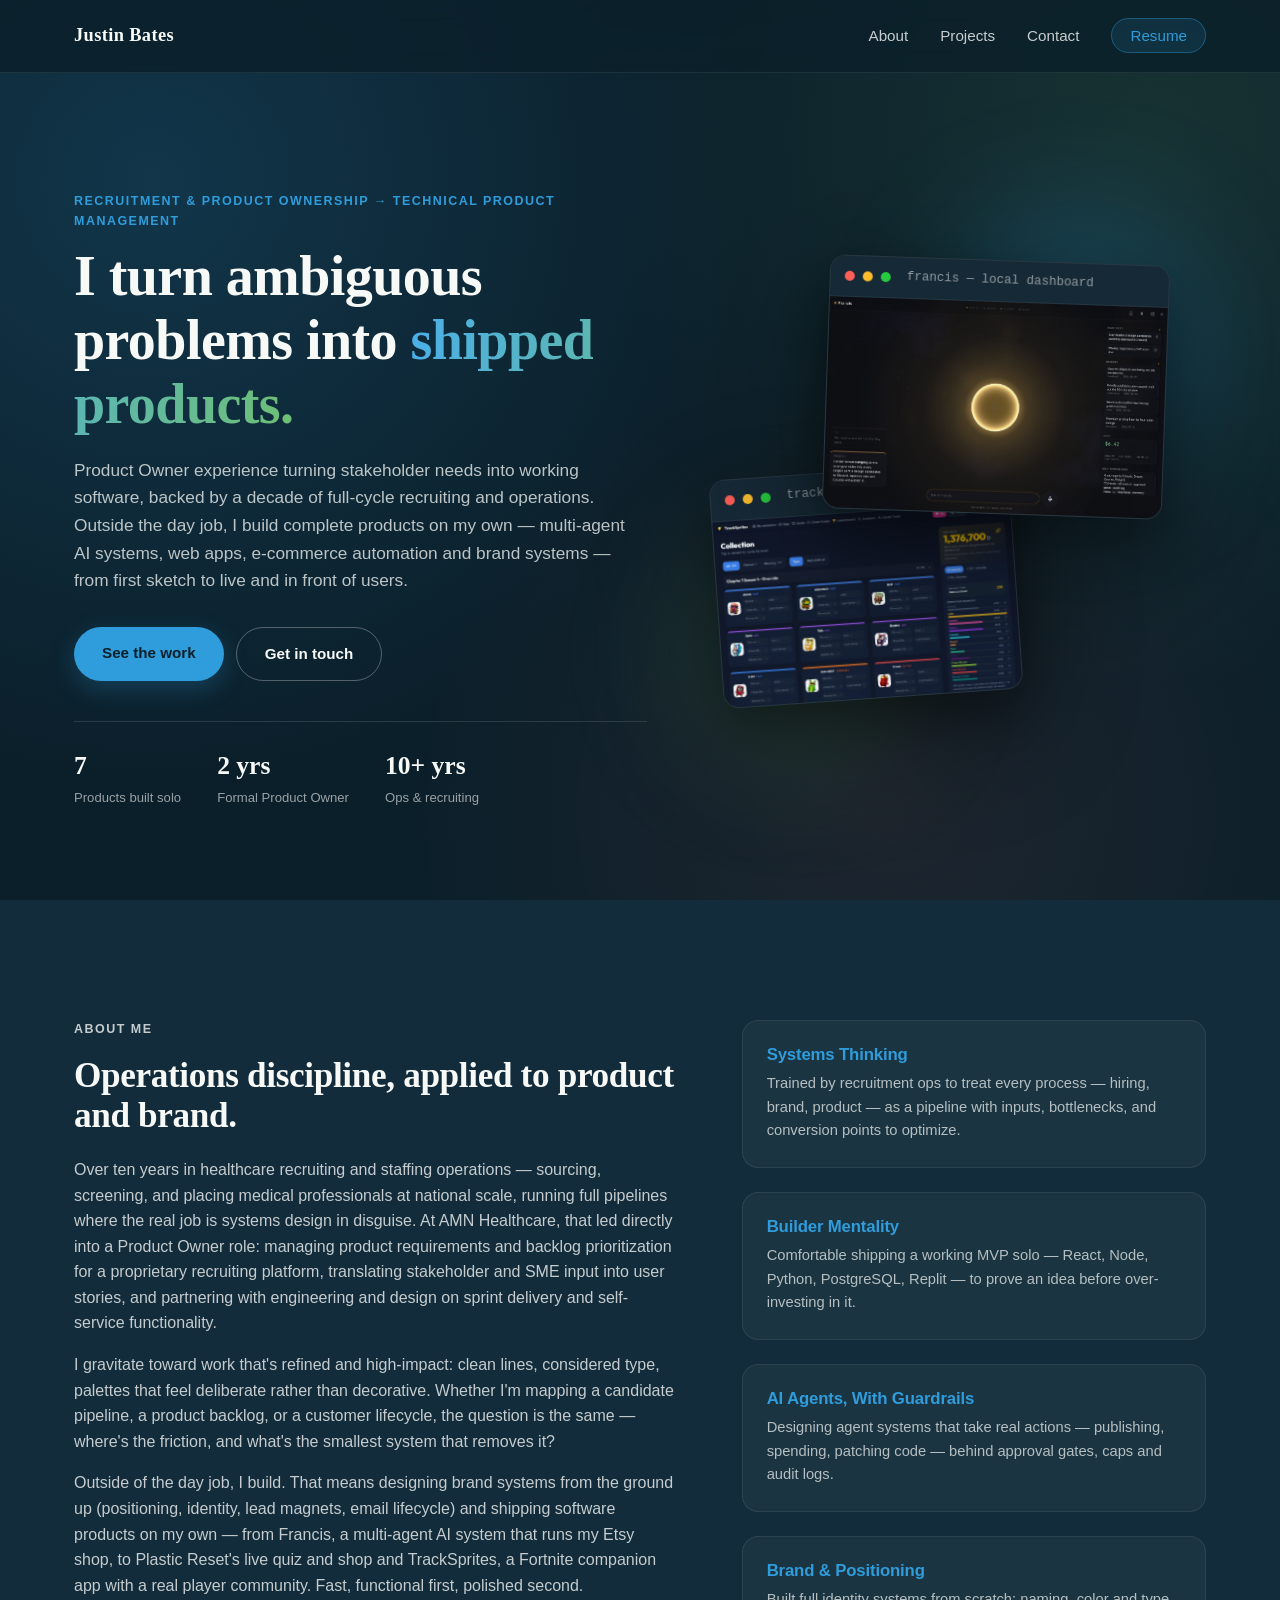
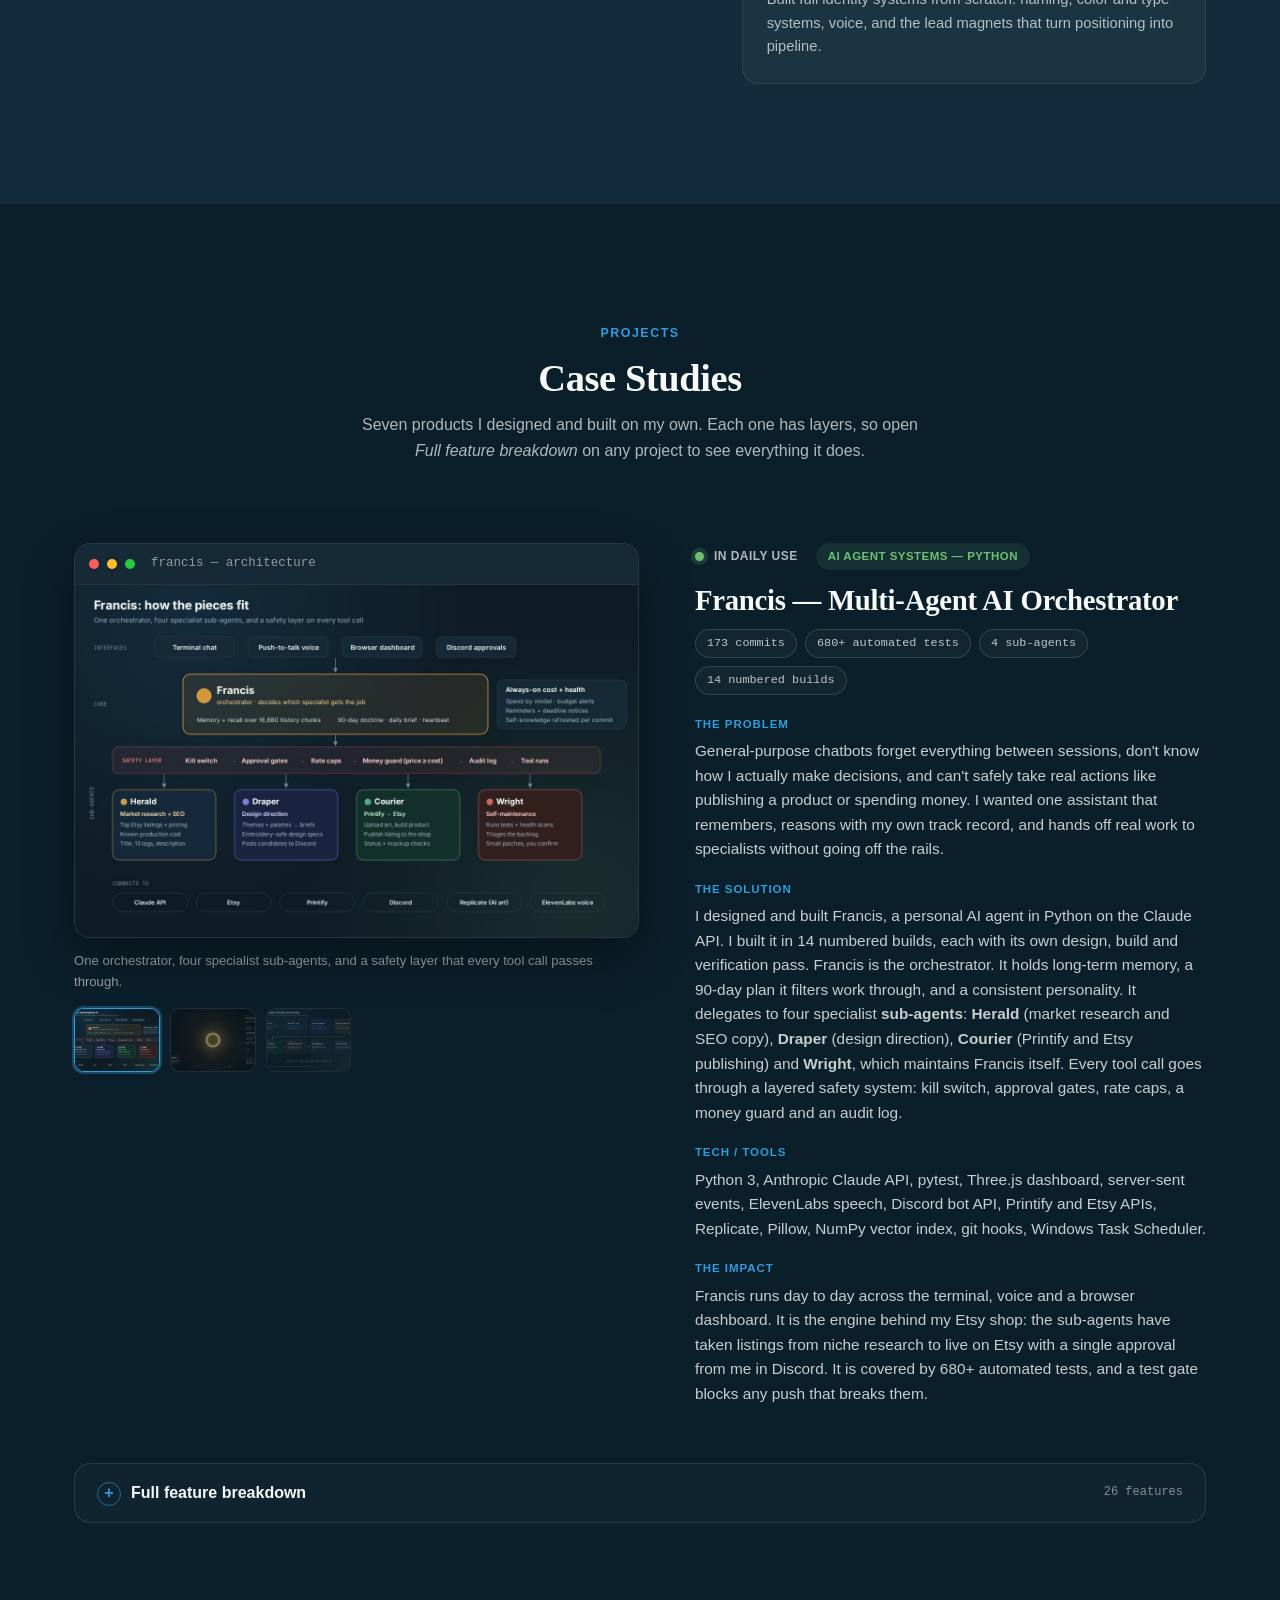
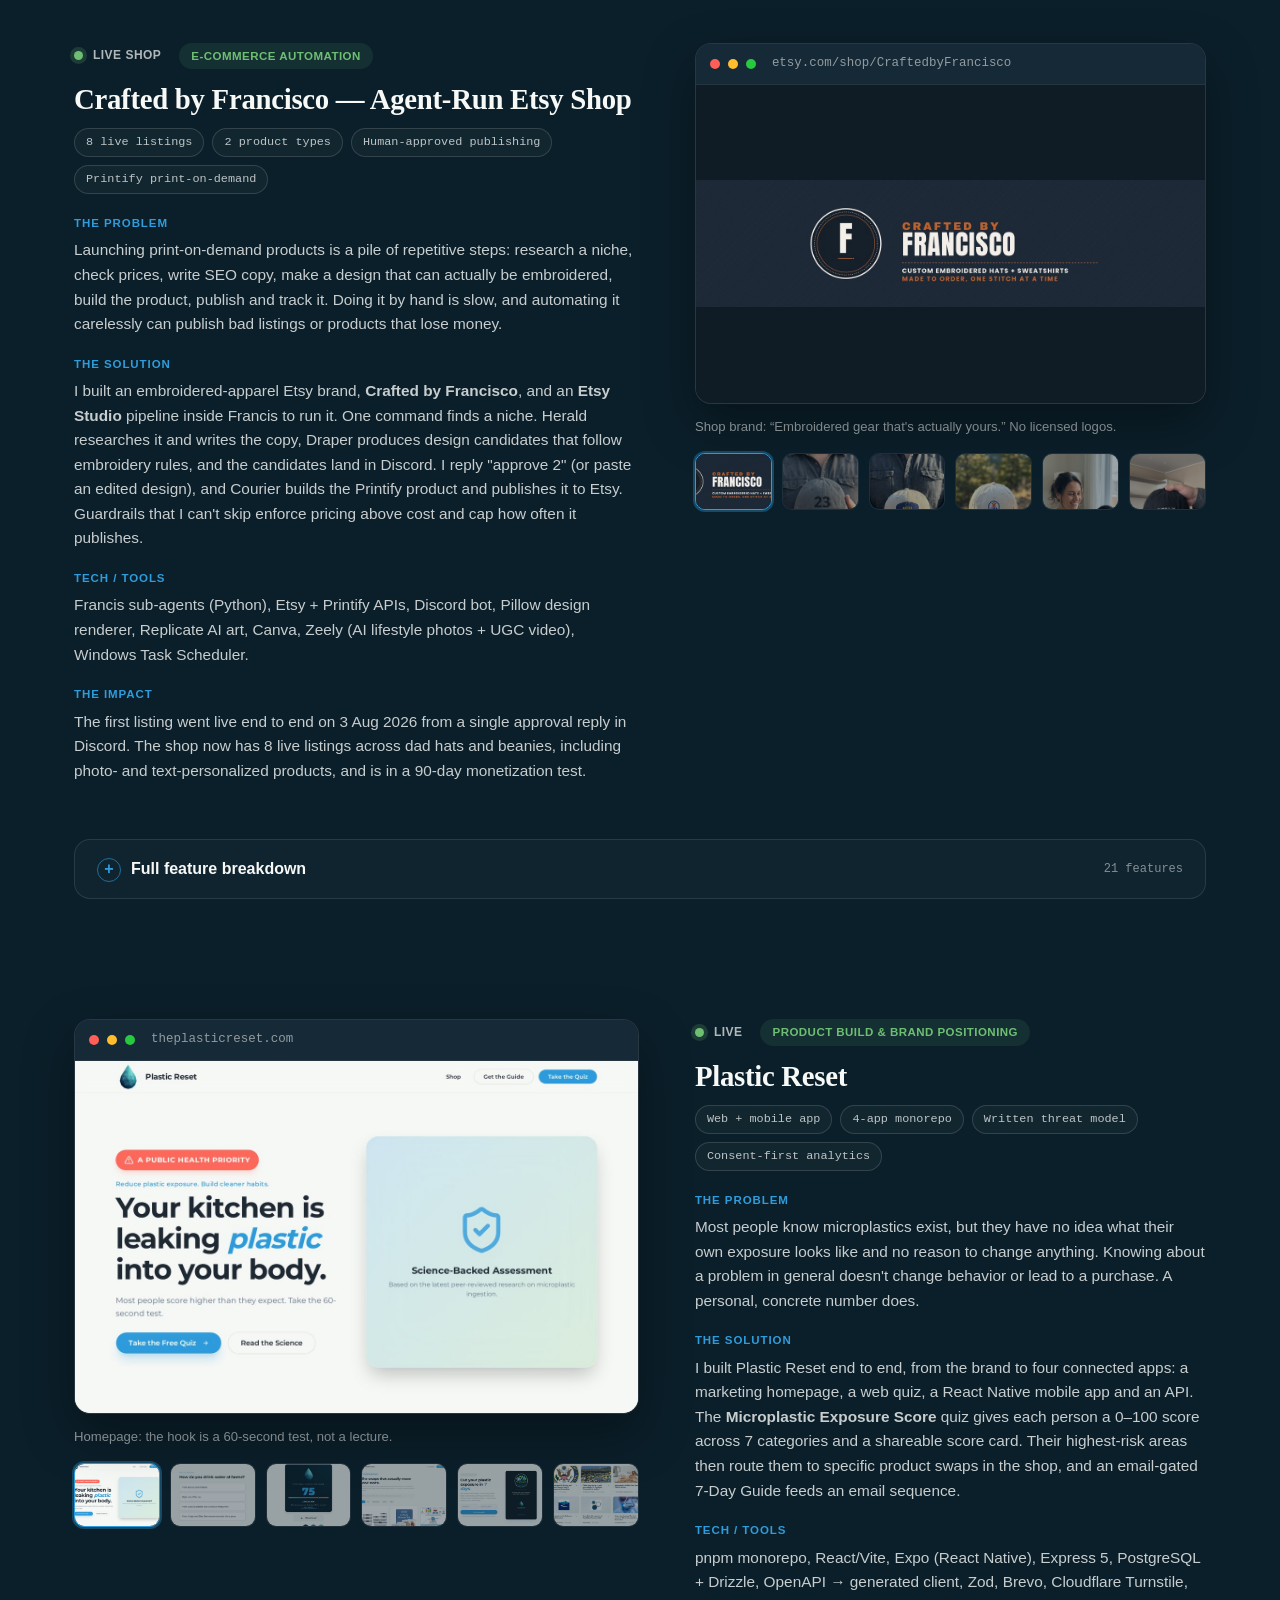
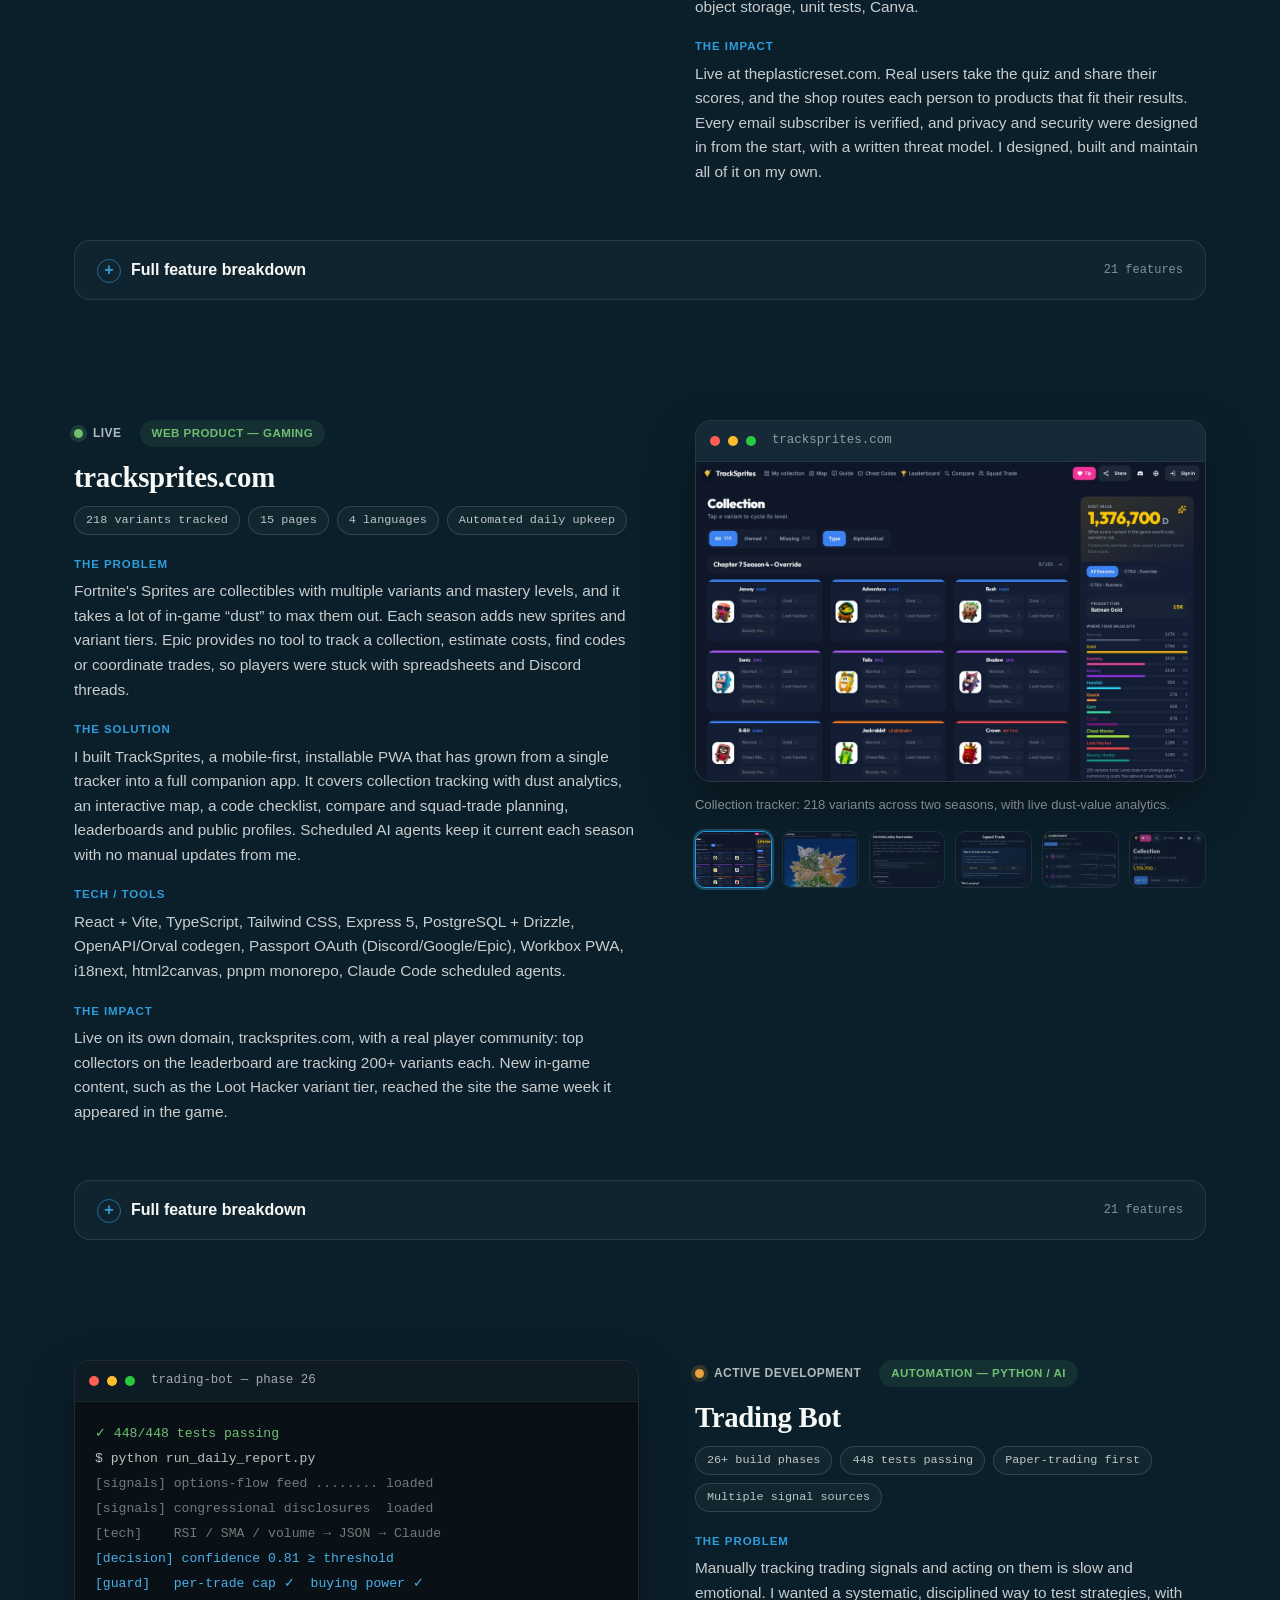
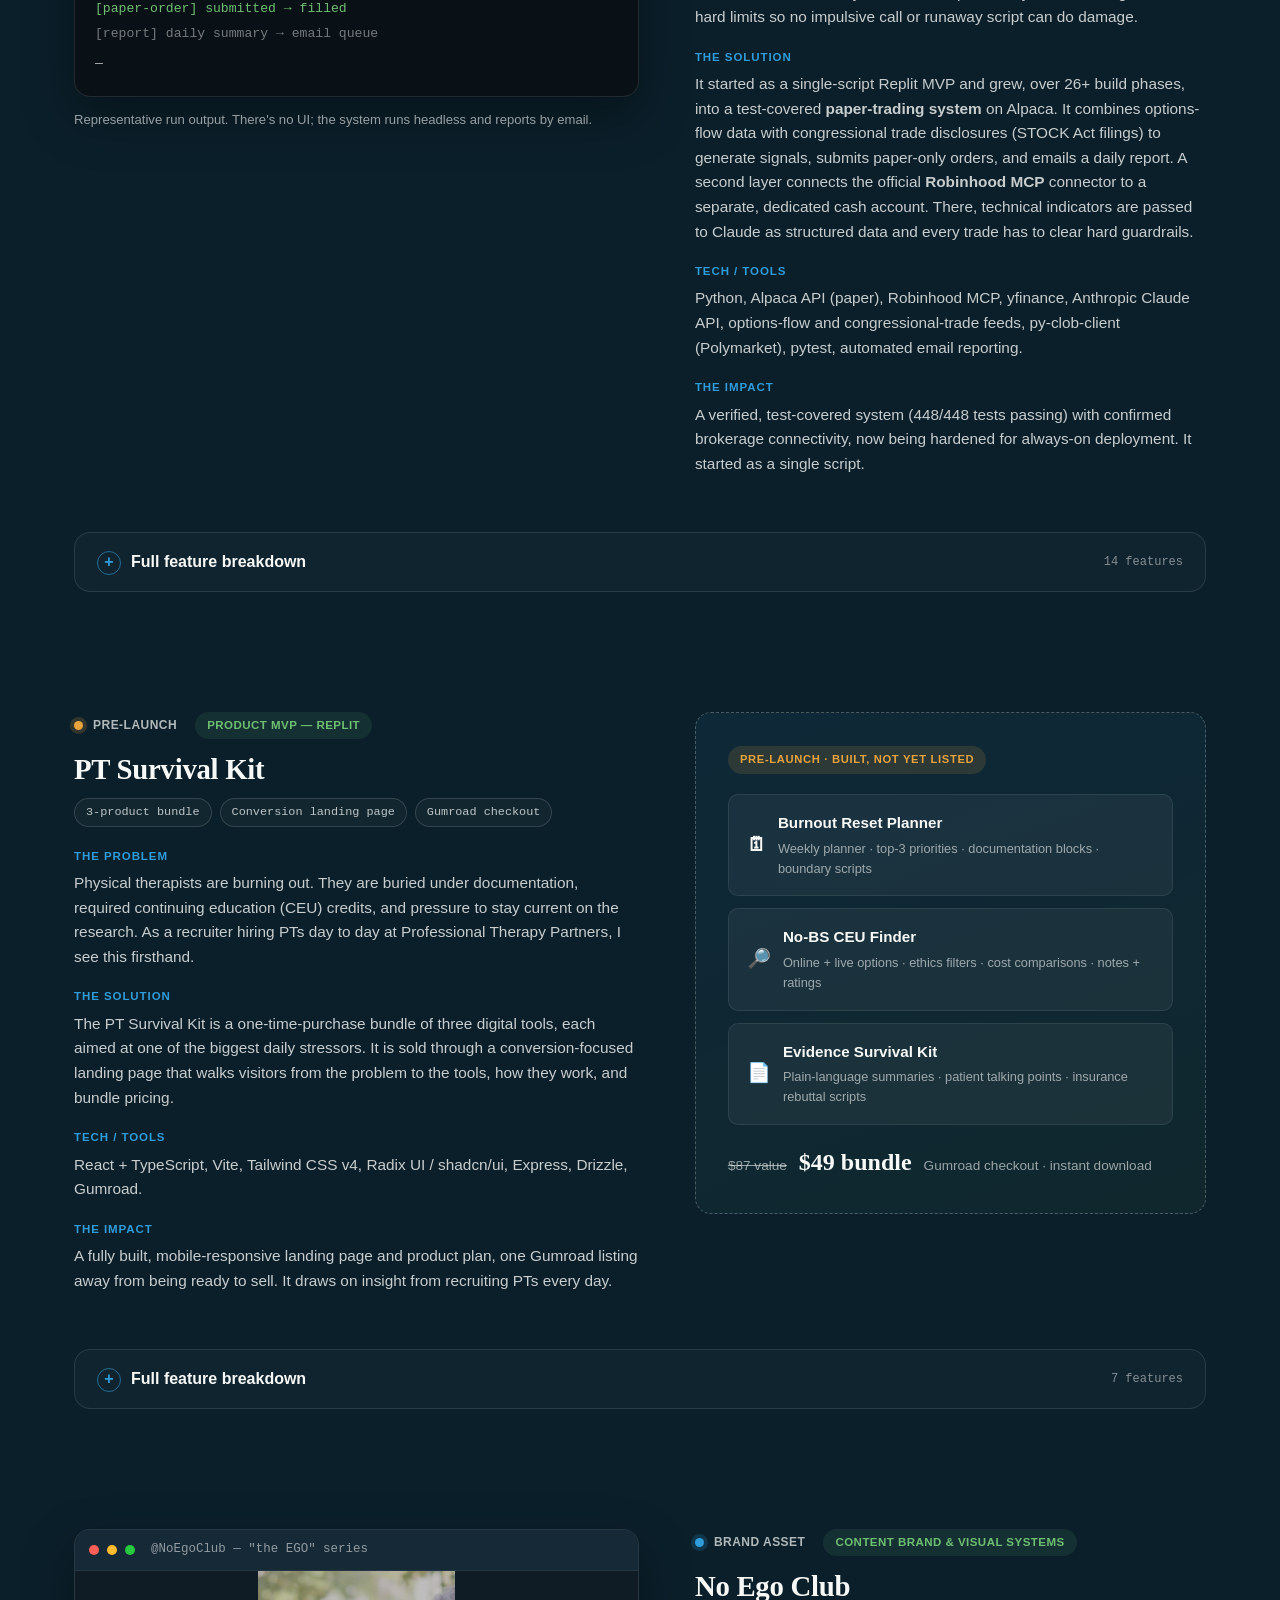
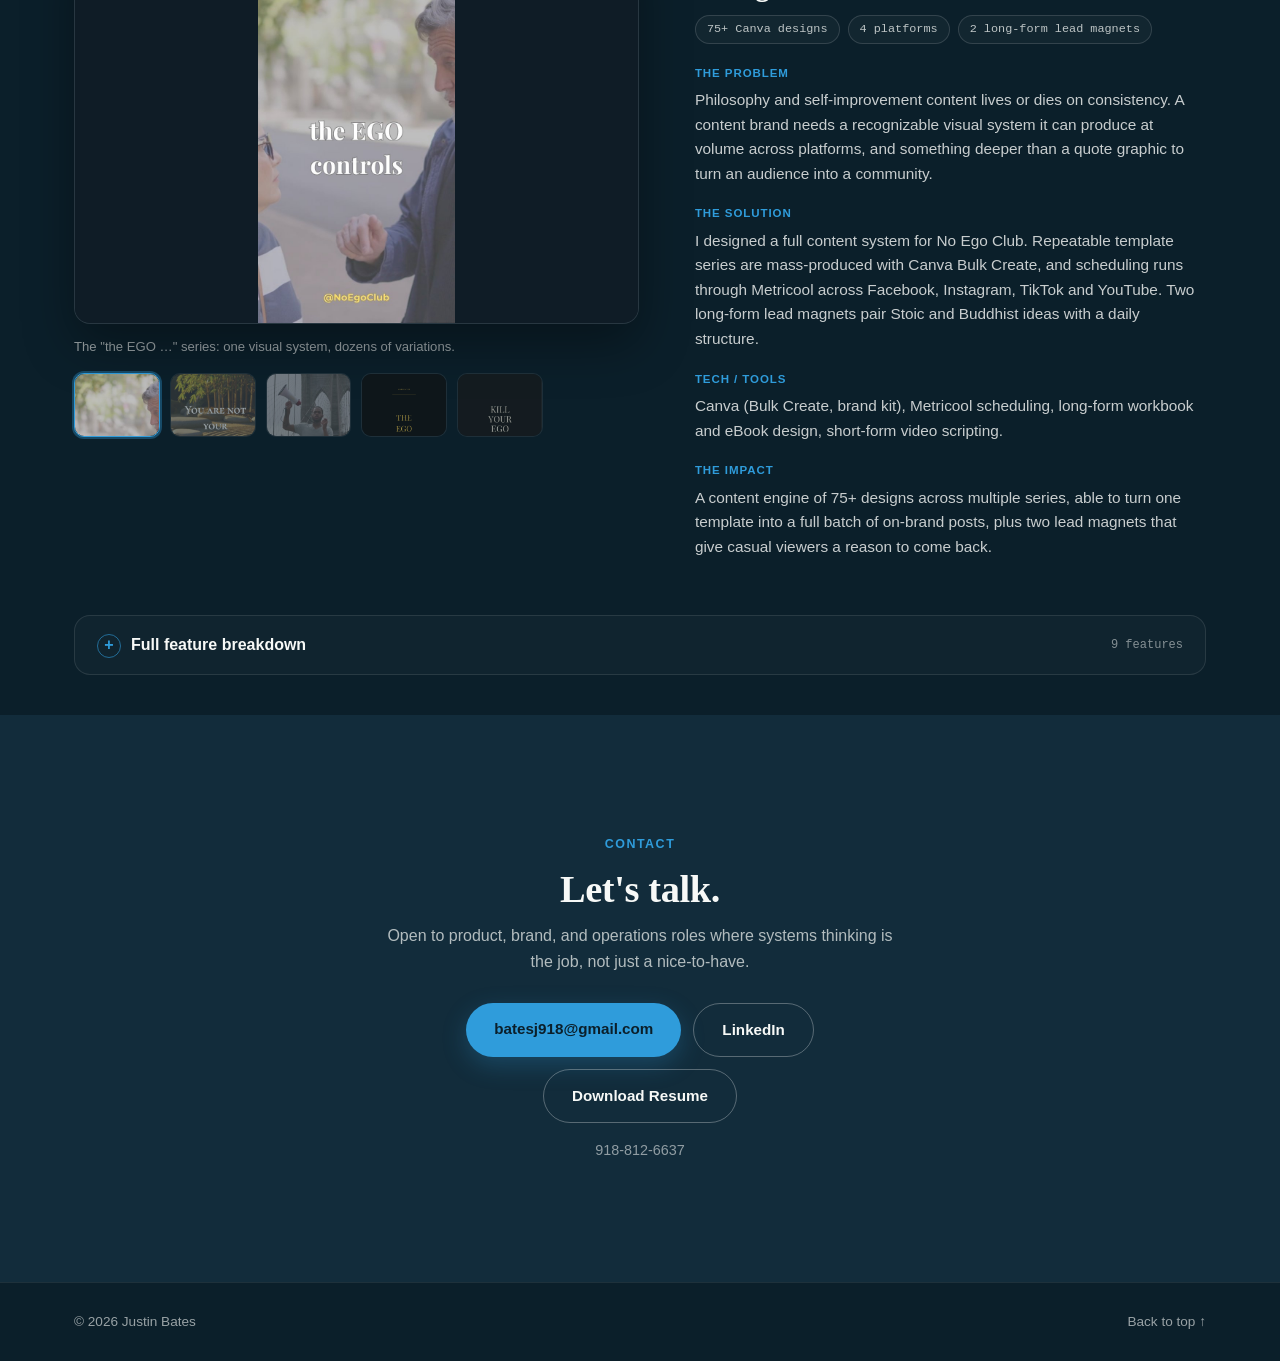
==== commit d22934a2: "Add files via upload" ====
--- a/index.html
+++ b/index.html
@@ -203,7 +203,7 @@
             <div class="cs-row"><dt>The Problem</dt><dd>Launching print-on-demand products is a pile of repetitive steps: research a niche, check prices, write SEO copy, make a design that can actually be embroidered, build the product, publish and track it. Doing it by hand is slow, and automating it carelessly can publish bad listings or products that lose money.</dd></div>
             <div class="cs-row"><dt>The Solution</dt><dd>I built an embroidered-apparel Etsy brand, <strong>Crafted by Francisco</strong>, and an <strong>Etsy Studio</strong> pipeline inside Francis to run it. One command finds a niche. Herald researches it and writes the copy, Draper produces design candidates that follow embroidery rules, and the candidates land in Discord. I reply "approve 2" (or paste an edited design), and Courier builds the Printify product and publishes it to Etsy. Guardrails that I can't skip enforce pricing above cost and cap how often it publishes.</dd></div>
             <div class="cs-row"><dt>Tech / Tools</dt><dd>Francis sub-agents (Python), Etsy + Printify APIs, Discord bot, Pillow design renderer, Replicate AI art, Canva, Zeely (AI lifestyle photos + UGC video), Windows Task Scheduler.</dd></div>
-            <div class="cs-row"><dt>The Impact</dt><dd>The first listing went live end to end on 3 Aug 2026 from a single approval reply in Discord. The shop now has 8 live listings across dad hats and beanies, including photo- and text-personalized products, and is in a 90-day monetization test. I also built a digital product for the shop, the <em>Recruiter's Edge Job Search Toolkit</em>, with listing copy and Canva designs.</dd></div>
+            <div class="cs-row"><dt>The Impact</dt><dd>The first listing went live end to end on 3 Aug 2026 from a single approval reply in Discord. The shop now has 8 live listings across dad hats and beanies, including photo- and text-personalized products, and is in a 90-day monetization test.</dd></div>
           </dl>
         </div>
         <details class="project-features">
--- a/css/style.css
+++ b/css/style.css
@@ -616,3 +616,43 @@
   background: none; border: none; color: var(--off-white);
   font-size: 2rem; line-height: 1; cursor: pointer;
 }
+
+/* ---------- Stat chips + Feature breakdown ---------- */
+.stat-chips { list-style: none; display: flex; flex-wrap: wrap; gap: 8px; margin: -8px 0 20px; }
+.stat-chips li {
+  font-family: var(--font-mono); font-size: 0.74rem; color: rgba(247, 249, 247, 0.75);
+  border: 1px solid rgba(247, 249, 247, 0.14); border-radius: 999px; padding: 4px 11px;
+  background: rgba(247, 249, 247, 0.03);
+}
+.project-row { align-items: start; }
+.project-features { grid-column: 1 / -1; border: 1px solid rgba(247, 249, 247, 0.1); border-radius: var(--radius); background: rgba(247, 249, 247, 0.025); }
+.project-row.row-reverse .project-features { order: 3; }
+.project-features summary {
+  list-style: none; cursor: pointer; display: flex; align-items: center; justify-content: space-between; gap: 12px;
+  padding: 16px 22px; font-weight: 600; color: var(--off-white);
+}
+.project-features summary::-webkit-details-marker { display: none; }
+.project-features summary span:first-child::before {
+  content: '+'; display: inline-block; width: 22px; height: 22px; line-height: 20px; text-align: center; margin-right: 10px;
+  border-radius: 50%; border: 1px solid rgba(47, 156, 219, 0.6); color: var(--blue); font-weight: 700; transition: transform var(--transition);
+}
+.project-features[open] summary span:first-child::before { content: '\2212'; }
+.project-features summary:hover { color: var(--blue); }
+.project-features .count { font-family: var(--font-mono); font-size: 0.75rem; color: rgba(247, 249, 247, 0.5); font-weight: 400; }
+.feature-grid { column-count: 3; column-gap: 32px; padding: 4px 22px 24px; }
+.feature-group { break-inside: avoid; margin-bottom: 22px; }
+@media (max-width: 1100px) { .feature-grid { column-count: 2; } }
+@media (max-width: 680px) { .feature-grid { column-count: 1; } }
+.feature-group h4 { font-size: 0.74rem; letter-spacing: 0.08em; text-transform: uppercase; color: var(--green); margin-bottom: 10px; font-weight: 700; }
+.feature-group ul { list-style: none; display: flex; flex-direction: column; gap: 8px; }
+.feature-group li { position: relative; padding-left: 16px; font-size: 0.9rem; color: rgba(247, 249, 247, 0.78); line-height: 1.5; }
+.feature-group li::before { content: ''; position: absolute; left: 0; top: 0.62em; width: 6px; height: 6px; border-radius: 50%; background: rgba(47, 156, 219, 0.7); }
+.feature-group strong { color: var(--off-white); }
+.feature-group code { font-family: var(--font-mono); font-size: 0.82em; background: rgba(247,249,247,0.08); padding: 1px 5px; border-radius: 4px; }
+.concept-panel small { display: block; font-weight: 400; font-size: 0.8rem; color: rgba(247, 249, 247, 0.6); margin-top: 3px; }
+.concept-panel > span:last-child { display: block; }
+.concept-price { margin-top: 18px; display: flex; align-items: baseline; gap: 12px; flex-wrap: wrap; font-size: 0.85rem; color: rgba(247,249,247,0.6); }
+.concept-price .strike { text-decoration: line-through; }
+.concept-price strong { font-family: var(--font-heading); font-size: 1.5rem; color: var(--off-white); }
+@media (max-width: 980px) { .project-row.row-reverse .project-features { order: initial; } }
+@media (max-width: 560px) { .feature-grid { padding: 4px 16px 20px; } .project-features summary { padding: 14px 16px; } }
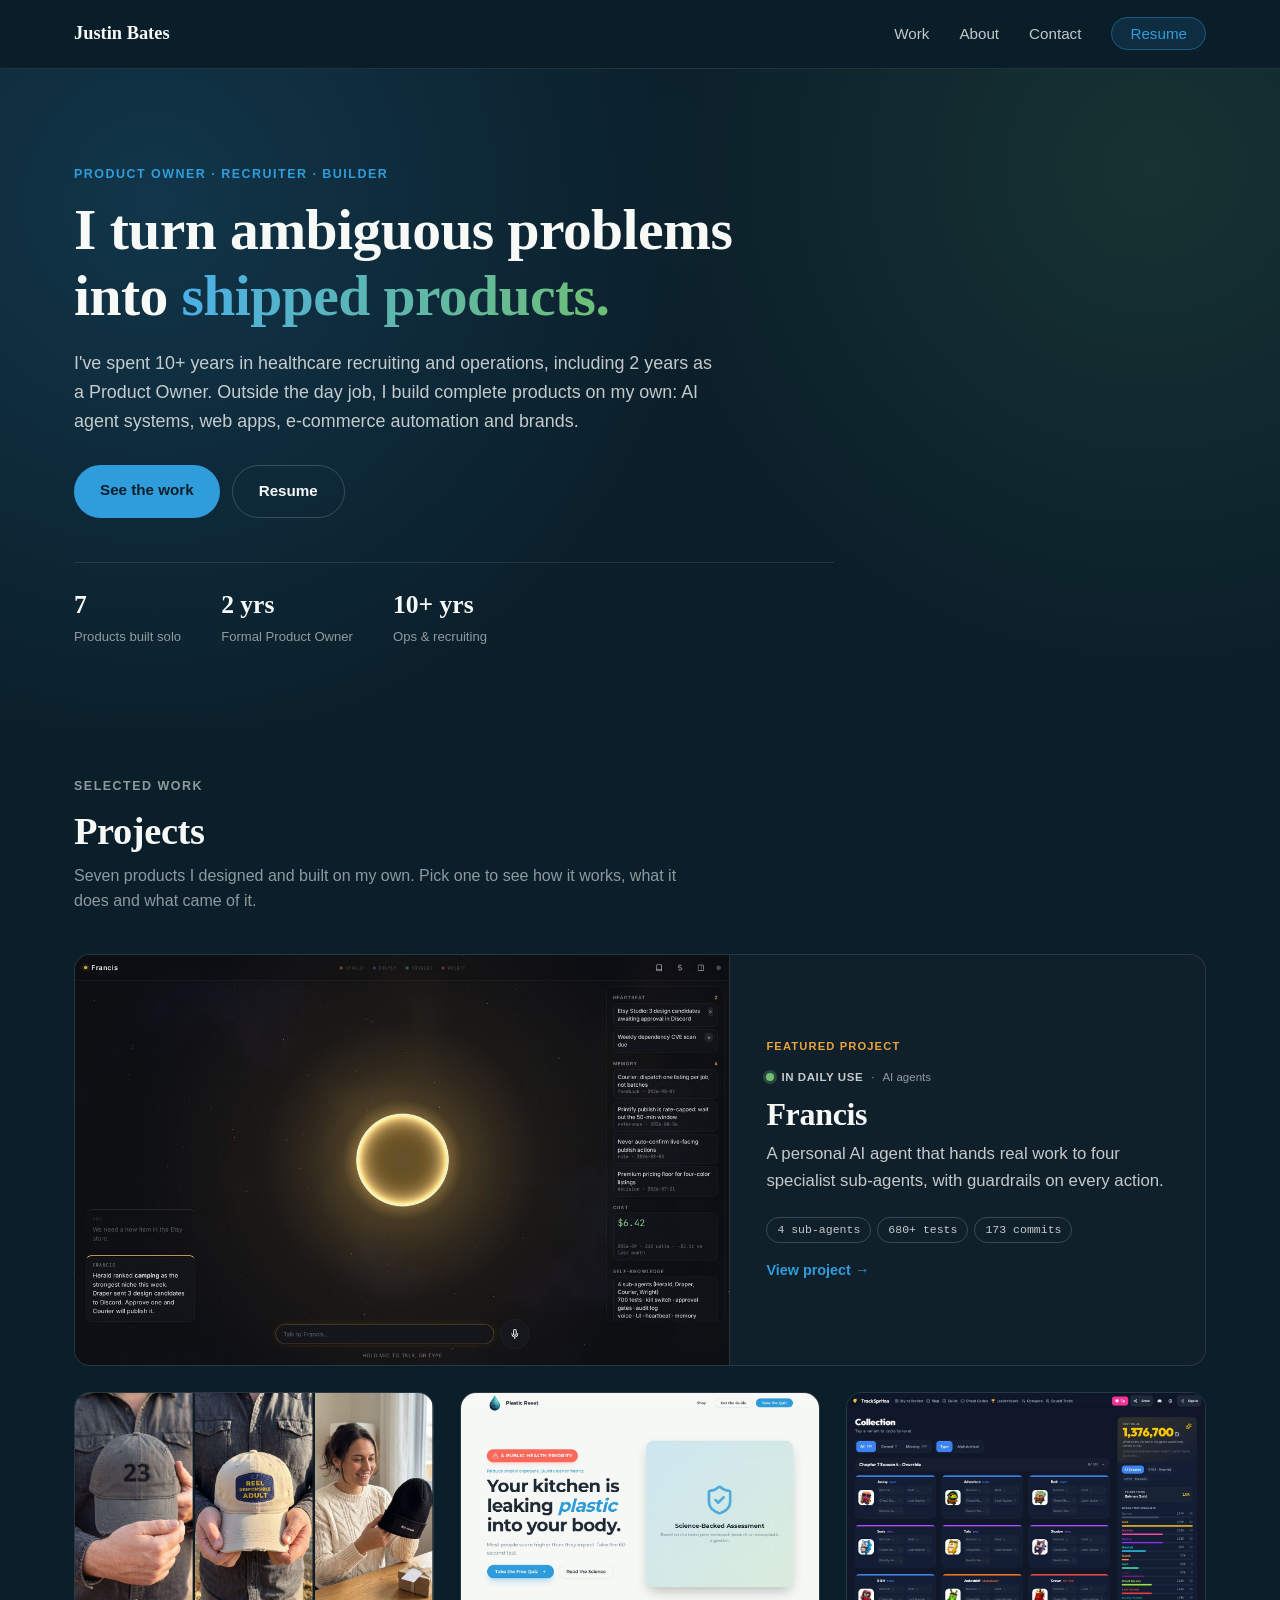
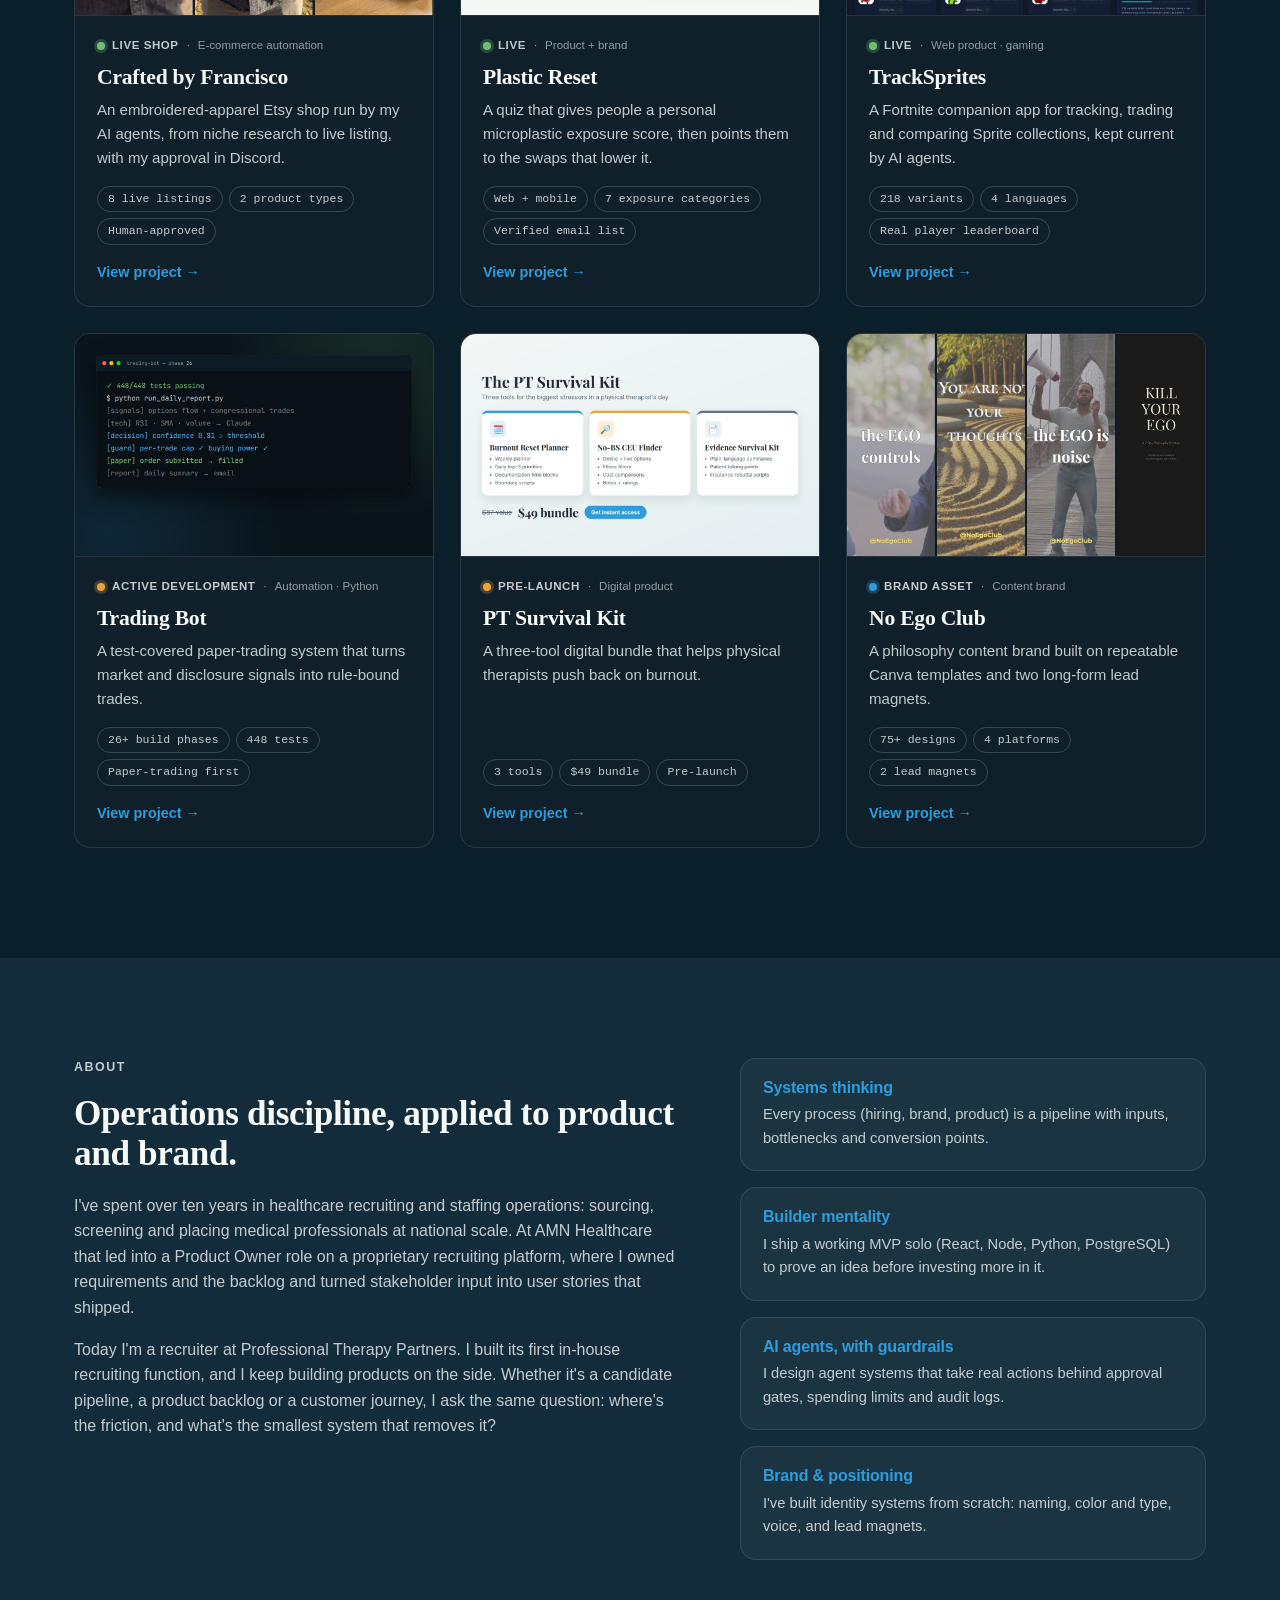
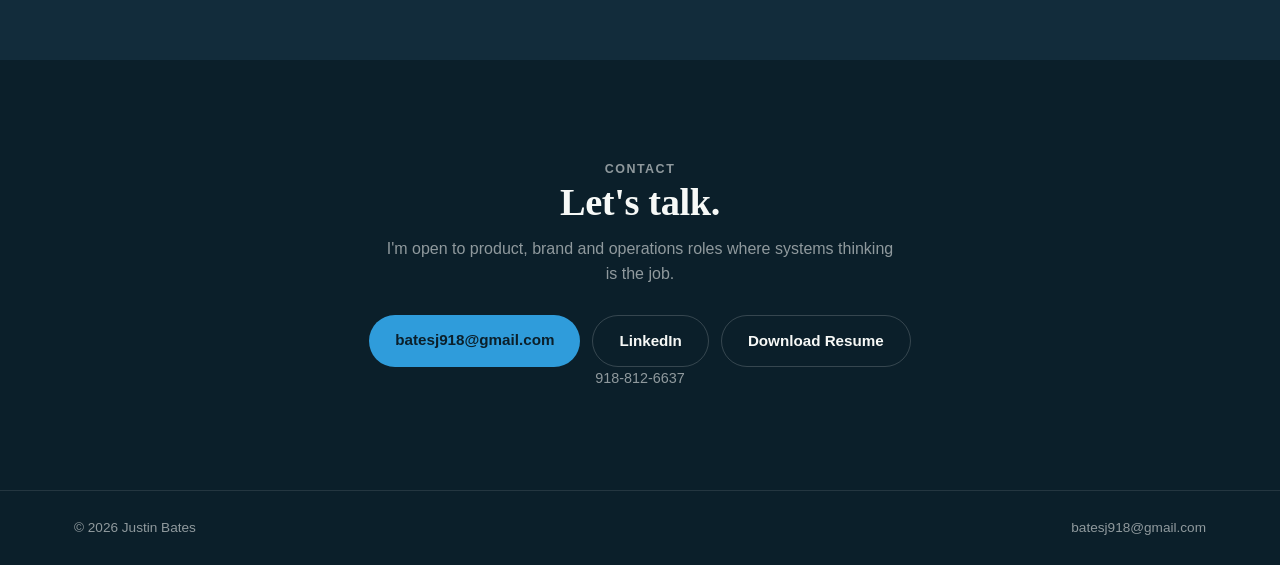
==== commit d4d878cc: "Add files via upload" ====
--- a/index.html
+++ b/index.html
@@ -3,8 +3,8 @@
 <head>
 <meta charset="UTF-8">
 <meta name="viewport" content="width=device-width, initial-scale=1.0">
-<title>Justin Bates — Technical Product Manager Portfolio</title>
-<meta name="description" content="Justin Bates — Product Owner and builder. Case studies in multi-agent AI systems, web products, e-commerce automation and brand systems.">
+<title>Justin Bates — Product Owner &amp; Builder</title>
+<meta name="description" content="Justin Bates: Product Owner and builder. Case studies in multi-agent AI systems, web products, e-commerce automation and brand systems.">
 <link rel="preconnect" href="https://fonts.googleapis.com">
 <link rel="preconnect" href="https://fonts.gstatic.com" crossorigin>
 <link href="https://fonts.googleapis.com/css2?family=Playfair+Display:wght@600;700;800&family=Inter:wght@400;500;600;700;800&family=JetBrains+Mono:wght@400;500&display=swap" rel="stylesheet">
@@ -12,528 +12,142 @@
 </head>
 <body>
 
-<header class="site-header" id="site-header">
+<header class="site-header">
   <nav class="nav container">
-    <a href="#top" class="logo">Justin Bates</a>
-    <button class="nav-toggle" id="navToggle" aria-label="Toggle navigation" aria-expanded="false">
-      <span></span><span></span><span></span>
-    </button>
+    <a href="index.html" class="logo">Justin Bates</a>
+    <button class="nav-toggle" id="navToggle" aria-label="Toggle navigation" aria-expanded="false"><span></span><span></span><span></span></button>
     <ul class="nav-links" id="navLinks">
-      <li><a href="#about" class="nav-link">About</a></li>
-      <li><a href="#projects" class="nav-link">Projects</a></li>
-      <li><a href="#contact" class="nav-link">Contact</a></li>
+      <li><a href="index.html#work" class="nav-link">Work</a></li>
+      <li><a href="index.html#about" class="nav-link">About</a></li>
+      <li><a href="index.html#contact" class="nav-link">Contact</a></li>
       <li><a href="assets/Justin-Bates-Resume.pdf" class="nav-link nav-cta" target="_blank" rel="noopener">Resume</a></li>
     </ul>
   </nav>
 </header>
 
 <main>
-
-  <section id="top" class="hero">
+  <section class="hero" id="top">
     <div class="hero-bg" aria-hidden="true"></div>
     <div class="container hero-inner">
-      <div class="hero-text">
-        <p class="eyebrow">Recruitment &amp; Product Ownership → Technical Product Management</p>
-        <h1>I turn ambiguous problems into <span class="accent-text">shipped products.</span></h1>
-        <p class="hero-sub">Product Owner experience turning stakeholder needs into working software, backed by a decade of full-cycle recruiting and operations. Outside the day job, I build complete products on my own — multi-agent AI systems, web apps, e-commerce automation and brand systems — from first sketch to live and in front of users.</p>
-        <div class="hero-actions">
-          <a href="#projects" class="btn btn-primary">See the work</a>
-          <a href="#contact" class="btn btn-ghost">Get in touch</a>
+      <p class="eyebrow">Product Owner · Recruiter · Builder</p>
+      <h1>I turn ambiguous problems into <span class="accent-text">shipped products.</span></h1>
+      <p class="hero-sub">I've spent 10+ years in healthcare recruiting and operations, including 2 years as a Product Owner. Outside the day job, I build complete products on my own: AI agent systems, web apps, e-commerce automation and brands.</p>
+      <div class="hero-actions">
+        <a href="#work" class="btn btn-primary">See the work</a>
+        <a href="assets/Justin-Bates-Resume.pdf" class="btn btn-ghost" target="_blank" rel="noopener">Resume</a>
+      </div>
+      <ul class="hero-stats">
+        <li><strong>7</strong><span>Products built solo</span></li>
+        <li><strong>2 yrs</strong><span>Formal Product Owner</span></li>
+        <li><strong>10+ yrs</strong><span>Ops &amp; recruiting</span></li>
+      </ul>
+    </div>
+  </section>
+
+  <section class="work" id="work">
+    <div class="container">
+      <div class="section-head">
+        <p class="eyebrow">Selected work</p>
+        <h2>Projects</h2>
+        <p>Seven products I designed and built on my own. Pick one to see how it works, what it does and what came of it.</p>
+      </div>
+      <div class="work-grid">
+      <a class="card featured" href="francis.html">
+        <div class="card-cover"><img src="assets/shots/francis-ui.jpg" alt="Francis preview" loading="lazy"></div>
+        <div class="card-body"><div class="featured-label">Featured project</div>
+          <div class="card-meta"><span class="status live">In daily use</span><span class="category">AI agents</span></div>
+          <h3>Francis</h3>
+          <p>A personal AI agent that hands real work to four specialist sub-agents, with guardrails on every action.</p>
+          <ul class="card-stats"><li>4 sub-agents</li><li>680+ tests</li><li>173 commits</li></ul>
+          <span class="card-link">View project →</span>
         </div>
-        <ul class="hero-stats">
-          <li><strong>7</strong><span>Products built solo</span></li>
-          <li><strong>2 yrs</strong><span>Formal Product Owner</span></li>
-          <li><strong>10+ yrs</strong><span>Ops &amp; recruiting</span></li>
-        </ul>
-      </div>
-      <div class="hero-visual" aria-hidden="true">
-        <div class="floating-shot shot-a">
-          <div class="browser-frame">
-            <div class="browser-bar"><span class="dot dot-r"></span><span class="dot dot-y"></span><span class="dot dot-g"></span><span class="browser-url">francis — local dashboard</span></div>
-            <img src="assets/shots/francis-ui.jpg" alt="Francis AI dashboard" loading="lazy">
-          </div>
+      </a>
+      <a class="card" href="crafted-by-francisco.html">
+        <div class="card-cover"><img src="assets/shots/cover-etsy.jpg" alt="Crafted by Francisco preview" loading="lazy"></div>
+        <div class="card-body">
+          <div class="card-meta"><span class="status live">Live shop</span><span class="category">E-commerce automation</span></div>
+          <h3>Crafted by Francisco</h3>
+          <p>An embroidered-apparel Etsy shop run by my AI agents, from niche research to live listing, with my approval in Discord.</p>
+          <ul class="card-stats"><li>8 live listings</li><li>2 product types</li><li>Human-approved</li></ul>
+          <span class="card-link">View project →</span>
         </div>
-        <div class="floating-shot shot-b">
-          <div class="browser-frame">
-            <div class="browser-bar"><span class="dot dot-r"></span><span class="dot dot-y"></span><span class="dot dot-g"></span><span class="browser-url">tracksprites.com</span></div>
-            <img src="assets/shots/tracksprites-collection.jpg" alt="TrackSprites collection tracker" loading="lazy">
-          </div>
+      </a>
+      <a class="card" href="plastic-reset.html">
+        <div class="card-cover"><img src="assets/shots/plasticreset-home.jpg" alt="Plastic Reset preview" loading="lazy"></div>
+        <div class="card-body">
+          <div class="card-meta"><span class="status live">Live</span><span class="category">Product + brand</span></div>
+          <h3>Plastic Reset</h3>
+          <p>A quiz that gives people a personal microplastic exposure score, then points them to the swaps that lower it.</p>
+          <ul class="card-stats"><li>Web + mobile</li><li>7 exposure categories</li><li>Verified email list</li></ul>
+          <span class="card-link">View project →</span>
         </div>
-        <div class="glow-orb orb-1"></div>
-        <div class="glow-orb orb-2"></div>
+      </a>
+      <a class="card" href="tracksprites.html">
+        <div class="card-cover"><img src="assets/shots/tracksprites-collection.jpg" alt="TrackSprites preview" loading="lazy"></div>
+        <div class="card-body">
+          <div class="card-meta"><span class="status live">Live</span><span class="category">Web product · gaming</span></div>
+          <h3>TrackSprites</h3>
+          <p>A Fortnite companion app for tracking, trading and comparing Sprite collections, kept current by AI agents.</p>
+          <ul class="card-stats"><li>218 variants</li><li>4 languages</li><li>Real player leaderboard</li></ul>
+          <span class="card-link">View project →</span>
+        </div>
+      </a>
+      <a class="card" href="trading-bot.html">
+        <div class="card-cover"><img src="assets/shots/cover-trading.jpg" alt="Trading Bot preview" loading="lazy"></div>
+        <div class="card-body">
+          <div class="card-meta"><span class="status dev">Active Development</span><span class="category">Automation · Python</span></div>
+          <h3>Trading Bot</h3>
+          <p>A test-covered paper-trading system that turns market and disclosure signals into rule-bound trades.</p>
+          <ul class="card-stats"><li>26+ build phases</li><li>448 tests</li><li>Paper-trading first</li></ul>
+          <span class="card-link">View project →</span>
+        </div>
+      </a>
+      <a class="card" href="pt-survival-kit.html">
+        <div class="card-cover"><img src="assets/shots/cover-ptkit.jpg" alt="PT Survival Kit preview" loading="lazy"></div>
+        <div class="card-body">
+          <div class="card-meta"><span class="status dev">Pre-launch</span><span class="category">Digital product</span></div>
+          <h3>PT Survival Kit</h3>
+          <p>A three-tool digital bundle that helps physical therapists push back on burnout.</p>
+          <ul class="card-stats"><li>3 tools</li><li>$49 bundle</li><li>Pre-launch</li></ul>
+          <span class="card-link">View project →</span>
+        </div>
+      </a>
+      <a class="card" href="no-ego-club.html">
+        <div class="card-cover"><img src="assets/shots/cover-noego.jpg" alt="No Ego Club preview" loading="lazy"></div>
+        <div class="card-body">
+          <div class="card-meta"><span class="status asset">Brand Asset</span><span class="category">Content brand</span></div>
+          <h3>No Ego Club</h3>
+          <p>A philosophy content brand built on repeatable Canva templates and two long-form lead magnets.</p>
+          <ul class="card-stats"><li>75+ designs</li><li>4 platforms</li><li>2 lead magnets</li></ul>
+          <span class="card-link">View project →</span>
+        </div>
+      </a>
       </div>
     </div>
   </section>
 
-  <section id="about" class="about">
+  <section class="about" id="about">
     <div class="container about-grid">
-      <div class="about-text reveal">
-        <p class="eyebrow">About Me</p>
+      <div class="about-text">
+        <p class="eyebrow">About</p>
         <h2>Operations discipline, applied to product and brand.</h2>
-        <p>Over ten years in healthcare recruiting and staffing operations — sourcing, screening, and placing medical professionals at national scale, running full pipelines where the real job is systems design in disguise. At AMN Healthcare, that led directly into a Product Owner role: managing product requirements and backlog prioritization for a proprietary recruiting platform, translating stakeholder and SME input into user stories, and partnering with engineering and design on sprint delivery and self-service functionality.</p>
-        <p>I gravitate toward work that's refined and high-impact: clean lines, considered type, palettes that feel deliberate rather than decorative. Whether I'm mapping a candidate pipeline, a product backlog, or a customer lifecycle, the question is the same — where's the friction, and what's the smallest system that removes it?</p>
-        <p>Outside of the day job, I build. That means designing brand systems from the ground up (positioning, identity, lead magnets, email lifecycle) and shipping software products on my own — from Francis, a multi-agent AI system that runs my Etsy shop, to Plastic Reset's live quiz and shop and TrackSprites, a Fortnite companion app with a real player community. Fast, functional first, polished second.</p>
+        <p>I've spent over ten years in healthcare recruiting and staffing operations: sourcing, screening and placing medical professionals at national scale. At AMN Healthcare that led into a Product Owner role on a proprietary recruiting platform, where I owned requirements and the backlog and turned stakeholder input into user stories that shipped.</p>
+        <p>Today I'm a recruiter at Professional Therapy Partners. I built its first in-house recruiting function, and I keep building products on the side. Whether it's a candidate pipeline, a product backlog or a customer journey, I ask the same question: where's the friction, and what's the smallest system that removes it?</p>
       </div>
-      <ul class="about-pillars reveal">
-        <li>
-          <h3>Systems Thinking</h3>
-          <p>Trained by recruitment ops to treat every process — hiring, brand, product — as a pipeline with inputs, bottlenecks, and conversion points to optimize.</p>
-        </li>
-        <li>
-          <h3>Builder Mentality</h3>
-          <p>Comfortable shipping a working MVP solo — React, Node, Python, PostgreSQL, Replit — to prove an idea before over-investing in it.</p>
-        </li>
-        <li>
-          <h3>AI Agents, With Guardrails</h3>
-          <p>Designing agent systems that take real actions — publishing, spending, patching code — behind approval gates, caps and audit logs.</p>
-        </li>
-        <li>
-          <h3>Brand &amp; Positioning</h3>
-          <p>Built full identity systems from scratch: naming, color and type systems, voice, and the lead magnets that turn positioning into pipeline.</p>
-        </li>
+      <ul class="about-pillars">
+        <li><h3>Systems thinking</h3><p>Every process (hiring, brand, product) is a pipeline with inputs, bottlenecks and conversion points.</p></li>
+        <li><h3>Builder mentality</h3><p>I ship a working MVP solo (React, Node, Python, PostgreSQL) to prove an idea before investing more in it.</p></li>
+        <li><h3>AI agents, with guardrails</h3><p>I design agent systems that take real actions behind approval gates, spending limits and audit logs.</p></li>
+        <li><h3>Brand &amp; positioning</h3><p>I've built identity systems from scratch: naming, color and type, voice, and lead magnets.</p></li>
       </ul>
     </div>
   </section>
 
-  <section id="projects" class="projects">
+  <section class="contact" id="contact">
     <div class="container">
-      <p class="eyebrow center">Projects</p>
-      <h2 class="center">Case Studies</h2>
-      <p class="section-sub center">Seven products I designed and built on my own. Each one has layers, so open <em>Full feature breakdown</em> on any project to see everything it does.</p>
-    </div>
-
-    <div class="project-rows">
-
-      <article class="project-row reveal" id="proj-francis">
-        <div class="project-media" data-gallery>
-          <div class="gallery-main">
-            <div class="browser-frame">
-              <div class="browser-bar"><span class="dot dot-r"></span><span class="dot dot-y"></span><span class="dot dot-g"></span><span class="browser-url">francis — architecture</span></div>
-              <div class="shot-wrap"><img src="assets/shots/francis-architecture.jpg" alt="Francis architecture diagram: orchestrator, safety layer and four sub-agents" loading="lazy"></div>
-            </div>
-          </div>
-          <p class="gallery-caption">One orchestrator, four specialist sub-agents, and a safety layer that every tool call passes through.</p>
-          <div class="gallery-thumbs">
-            <button class="gallery-thumb is-active" aria-pressed="true" aria-label="Francis architecture diagram: orchestrator, safety layer and four sub-agents" data-src="assets/shots/francis-architecture.jpg" data-url="francis — architecture" data-alt="Francis architecture diagram: orchestrator, safety layer and four sub-agents" data-caption="One orchestrator, four specialist sub-agents, and a safety layer that every tool call passes through."><img src="assets/shots/francis-architecture.jpg" alt="" loading="lazy"></button>
-            <button class="gallery-thumb" aria-pressed="false" aria-label="Francis browser dashboard with heartbeat, memory, cost and self-knowledge panels" data-src="assets/shots/francis-ui.jpg" data-url="localhost:8756 — Francis UI" data-alt="Francis browser dashboard with heartbeat, memory, cost and self-knowledge panels" data-caption="The local browser dashboard (shown with sample data): chat, sub-agent status, heartbeat notices, memory, spend and self-knowledge."><img src="assets/shots/francis-ui.jpg" alt="" loading="lazy"></button>
-            <button class="gallery-thumb" aria-pressed="false" aria-label="Etsy Studio pipeline diagram" data-src="assets/shots/etsy-studio-pipeline.jpg" data-url="francis — etsy studio" data-alt="Etsy Studio pipeline diagram" data-caption="The sub-agents chained into a pipeline that takes an Etsy listing from niche research to live, with a human approval step."><img src="assets/shots/etsy-studio-pipeline.jpg" alt="" loading="lazy"></button>
-          </div>
-        </div>
-        <div class="project-content">
-          <div class="project-head">
-            <span class="status-dot status-live"></span><span class="status-label">In daily use</span>
-            <span class="tag">AI Agent Systems — Python</span>
-          </div>
-          <h3>Francis — Multi-Agent AI Orchestrator</h3>
-          <ul class="stat-chips"><li>173 commits</li><li>680+ automated tests</li><li>4 sub-agents</li><li>14 numbered builds</li></ul>
-          <dl class="case-study">
-            <div class="cs-row"><dt>The Problem</dt><dd>General-purpose chatbots forget everything between sessions, don't know how I actually make decisions, and can't safely take real actions like publishing a product or spending money. I wanted one assistant that remembers, reasons with my own track record, and hands off real work to specialists without going off the rails.</dd></div>
-            <div class="cs-row"><dt>The Solution</dt><dd>I designed and built Francis, a personal AI agent in Python on the Claude API. I built it in 14 numbered builds, each with its own design, build and verification pass. Francis is the orchestrator. It holds long-term memory, a 90-day plan it filters work through, and a consistent personality. It delegates to four specialist <strong>sub-agents</strong>: <strong>Herald</strong> (market research and SEO copy), <strong>Draper</strong> (design direction), <strong>Courier</strong> (Printify and Etsy publishing) and <strong>Wright</strong>, which maintains Francis itself. Every tool call goes through a layered safety system: kill switch, approval gates, rate caps, a money guard and an audit log.</dd></div>
-            <div class="cs-row"><dt>Tech / Tools</dt><dd>Python 3, Anthropic Claude API, pytest, Three.js dashboard, server-sent events, ElevenLabs speech, Discord bot API, Printify and Etsy APIs, Replicate, Pillow, NumPy vector index, git hooks, Windows Task Scheduler.</dd></div>
-            <div class="cs-row"><dt>The Impact</dt><dd>Francis runs day to day across the terminal, voice and a browser dashboard. It is the engine behind my Etsy shop: the sub-agents have taken listings from niche research to live on Etsy with a single approval from me in Discord. It is covered by 680+ automated tests, and a test gate blocks any push that breaks them.</dd></div>
-          </dl>
-        </div>
-        <details class="project-features">
-          <summary><span>Full feature breakdown</span><span class="count">26 features</span></summary>
-          <div class="feature-grid">
-            <div class="feature-group"><h4>Orchestrator + sub-agents</h4><ul>
-              <li>Sub-agent roster lives in a config file and reloads without a restart; each agent has its own prompt, tool allowlist and iteration limit</li>
-              <li><strong>Herald</strong>: pulls top Etsy listings and prices for a niche, checks real production cost, writes the SEO title, exactly 13 tags and the description</li>
-              <li><strong>Draper</strong>: turns Herald's themes and palettes into precise design briefs and embroidery-safe design specs, then sends them to Discord</li>
-              <li><strong>Courier</strong>: uploads artwork, creates the Printify product, publishes it to Etsy, and checks status and mockups (read-only checks need no confirmation)</li>
-              <li><strong>Wright</strong>: runs the test suite, repo health and git checks, compares the docs to the code, and applies small patches only after I confirm each one; key files are write-protected</li>
-              <li>Agent factory designed (Francis proposes new specialists when a gap appears) and deliberately held until a fifth agent is needed</li>
-            </ul></div>
-            <div class="feature-group"><h4>Memory + reasoning</h4><ul>
-              <li>Recall over a 16,880-chunk index of my past AI conversations (5,791 entries), with a gate that treats recalled text as untrusted</li>
-              <li>Memories are pulled out automatically at the end of each session, then de-duplicated and archived by a curation pass</li>
-              <li>Self-knowledge doc (what files, tools and features exist) regenerates on every commit via a pre-commit hook</li>
-              <li>Personality drift lock keeps the voice consistent across sessions</li>
-              <li>Reasoning eval: a test set checks whether Francis's calls match my real decisions; mismatches were traced and fixed</li>
-              <li>90-day "north star" doctrine with dimensions and operating rules that every task is filtered through, plus a scheduled daily brief</li>
-            </ul></div>
-            <div class="feature-group"><h4>Safety + cost control</h4><ul>
-              <li>Kill switch that stops all tool execution instantly, checked before anything else</li>
-              <li>Approval modes (off / smart / manual) plus a hardline blocklist that can't be turned off</li>
-              <li>Per-tool rate caps (for example, publishing max 1 per hour and 4 per day) and a process-wide cap on model calls per minute</li>
-              <li>Money guard: refuses any listing priced below known production cost, or any product type whose cost hasn't been verified</li>
-              <li>Append-only audit log of every tool call; log redaction in debug mode</li>
-              <li>Monthly budget watch with alerts at 50%, 80% and 100%; <code>/cost</code> shows spend by model and prompt-cache savings</li>
-              <li>Pre-commit secret scan, pre-push test gate, weekly dependency vulnerability scan, and an incident runbook</li>
-              <li>Graceful degradation: if a service is down, Francis falls back to reduced features instead of failing outright</li>
-            </ul></div>
-            <div class="feature-group"><h4>Interfaces</h4><ul>
-              <li>Terminal chat with resume, debug mode (tokens, cache, latency, tool calls) and slash commands</li>
-              <li>Push-to-talk voice mode with speech-to-text and spoken replies</li>
-              <li>Local-only browser dashboard: animated Three.js orb, live sub-agent indicators, streaming chat, and panels for heartbeat, memory, cost and self-knowledge</li>
-              <li>In-browser Allow/Deny cards for any action that needs confirmation, streamed live to the page</li>
-              <li>Discord bridge: a bot checks a studio channel every minute and acts on replies such as "approve 2", "deny" or a pasted design edit</li>
-              <li>Heartbeat: holds reminders and deadlines and surfaces quiet, dismissible notices at zero API cost</li>
-            </ul></div>
-          </div>
-        </details>
-      </article>
-
-      <article class="project-row row-reverse reveal" id="proj-etsy">
-        <div class="project-media" data-gallery>
-          <div class="gallery-main">
-            <div class="browser-frame">
-              <div class="browser-bar"><span class="dot dot-r"></span><span class="dot dot-y"></span><span class="dot dot-g"></span><span class="browser-url">etsy.com/shop/CraftedbyFrancisco</span></div>
-              <div class="shot-wrap"><img src="assets/shots/etsy-banner.jpg" alt="Crafted by Francisco shop banner" loading="lazy"></div>
-            </div>
-          </div>
-          <p class="gallery-caption">Shop brand: “Embroidered gear that&#x27;s actually yours.” No licensed logos.</p>
-          <div class="gallery-thumbs">
-            <button class="gallery-thumb is-active" aria-pressed="true" aria-label="Crafted by Francisco shop banner" data-src="assets/shots/etsy-banner.jpg" data-url="etsy.com/shop/CraftedbyFrancisco" data-alt="Crafted by Francisco shop banner" data-caption="Shop brand: “Embroidered gear that&#x27;s actually yours.” No licensed logos."><img src="assets/shots/etsy-banner.jpg" alt="" loading="lazy"></button>
-            <button class="gallery-thumb" aria-pressed="false" aria-label="Custom Number embroidered dad hat" data-src="assets/shots/etsy-custom-number.jpg" data-url="etsy — Custom Number Dad Hat" data-alt="Custom Number embroidered dad hat" data-caption="Personalized listing: the buyer types their number into an Etsy text field."><img src="assets/shots/etsy-custom-number.jpg" alt="" loading="lazy"></button>
-            <button class="gallery-thumb" aria-pressed="false" aria-label="Reel Happy fly-fishing embroidered dad hat" data-src="assets/shots/etsy-reel-happy.jpg" data-url="etsy — Reel Happy Dad Hat" data-alt="Reel Happy fly-fishing embroidered dad hat" data-caption="Niche design from Herald&#x27;s research: fly fishing."><img src="assets/shots/etsy-reel-happy.jpg" alt="" loading="lazy"></button>
-            <button class="gallery-thumb" aria-pressed="false" aria-label="Sunrise Ridge embroidered dad hat" data-src="assets/shots/etsy-sunrise-ridge.jpg" data-url="etsy — Sunrise Ridge Dad Hat" data-alt="Sunrise Ridge embroidered dad hat" data-caption="Outdoor/hiking design within the embroidery limits: 1650×600 canvas, ≤6 thread colors."><img src="assets/shots/etsy-sunrise-ridge.jpg" alt="" loading="lazy"></button>
-            <button class="gallery-thumb" aria-pressed="false" aria-label="Custom Name embroidered beanie try-on image" data-src="assets/shots/etsy-beanie.jpg" data-url="etsy — Custom Name Beanie" data-alt="Custom Name embroidered beanie try-on image" data-caption="Second product type added through the product registry: a personalized beanie."><img src="assets/shots/etsy-beanie.jpg" alt="" loading="lazy"></button>
-            <button class="gallery-thumb" aria-pressed="false" aria-label="Running On Coffee and Denial embroidered dad hat" data-src="assets/shots/etsy-coffee-denial.jpg" data-url="etsy — Running on Coffee & Denial" data-alt="Running On Coffee and Denial embroidered dad hat" data-caption="Humor line, with AI lifestyle photos and short UGC-style video ads."><img src="assets/shots/etsy-coffee-denial.jpg" alt="" loading="lazy"></button>
-          </div>
-        </div>
-        <div class="project-content">
-          <div class="project-head">
-            <span class="status-dot status-live"></span><span class="status-label">Live shop</span>
-            <span class="tag">E-commerce Automation</span>
-          </div>
-          <h3>Crafted by Francisco — Agent-Run Etsy Shop</h3>
-          <ul class="stat-chips"><li>8 live listings</li><li>2 product types</li><li>Human-approved publishing</li><li>Printify print-on-demand</li></ul>
-          <dl class="case-study">
-            <div class="cs-row"><dt>The Problem</dt><dd>Launching print-on-demand products is a pile of repetitive steps: research a niche, check prices, write SEO copy, make a design that can actually be embroidered, build the product, publish and track it. Doing it by hand is slow, and automating it carelessly can publish bad listings or products that lose money.</dd></div>
-            <div class="cs-row"><dt>The Solution</dt><dd>I built an embroidered-apparel Etsy brand, <strong>Crafted by Francisco</strong>, and an <strong>Etsy Studio</strong> pipeline inside Francis to run it. One command finds a niche. Herald researches it and writes the copy, Draper produces design candidates that follow embroidery rules, and the candidates land in Discord. I reply "approve 2" (or paste an edited design), and Courier builds the Printify product and publishes it to Etsy. Guardrails that I can't skip enforce pricing above cost and cap how often it publishes.</dd></div>
-            <div class="cs-row"><dt>Tech / Tools</dt><dd>Francis sub-agents (Python), Etsy + Printify APIs, Discord bot, Pillow design renderer, Replicate AI art, Canva, Zeely (AI lifestyle photos + UGC video), Windows Task Scheduler.</dd></div>
-            <div class="cs-row"><dt>The Impact</dt><dd>The first listing went live end to end on 3 Aug 2026 from a single approval reply in Discord. The shop now has 8 live listings across dad hats and beanies, including photo- and text-personalized products, and is in a 90-day monetization test.</dd></div>
-          </dl>
-        </div>
-        <details class="project-features">
-          <summary><span>Full feature breakdown</span><span class="count">21 features</span></summary>
-          <div class="feature-grid">
-            <div class="feature-group"><h4>Brand + catalog</h4><ul>
-              <li>Brand identity: name, logo, 3360×840 shop banner, tagline and shop story; no licensed logos</li>
-              <li>8 live listings: Custom Number, Custom Photo, Custom Name Beanie, Reel Happy (fly fishing), Sunrise Ridge, Soccer, Jokes Loading, Running on Coffee &amp; Denial</li>
-              <li>Personalization in two forms: an Etsy text field (numbers, names) and a photo-upload field, with a runbook for fulfilling photo orders</li>
-              <li>Premium pricing ($29.86–$39.99) set against known production cost</li>
-              <li>Product-type registry (blueprint, provider, cost, canvas size, copy facts) so adding a product is a config change, not new code</li>
-            </ul></div>
-            <div class="feature-group"><h4>Etsy Studio pipeline</h4><ul>
-              <li>Niche discovery across ~18 product spaces, ranked by traction; top 5 posted to Discord to choose from</li>
-              <li>Herald writes Etsy-SEO copy: title, exactly 13 tags and a description, following written SEO guidelines</li>
-              <li>Design generator enforces embroidery rules by construction: 1650×600 transparent canvas, ≤6 flat thread colors, minimum text height</li>
-              <li>AI artwork option (Playground v2.5 on Replicate, about $0.05 per image), passed through the same design checks</li>
-              <li>Import path: any finished PNG (Canva export, AI output, a manual file) can be added as a candidate</li>
-              <li>Job state machine (awaiting niche → designing → awaiting approval → approved → publishing → live), with each job's state saved to disk</li>
-            </ul></div>
-            <div class="feature-group"><h4>Human-in-the-loop controls</h4><ul>
-              <li>Discord approval is the publish gate: only the bot, reading my reply, can mark a job approved</li>
-              <li>Reply "approve N" to pick a design, "deny" to reject, or paste an edited PNG; approving several at once from one batch is supported</li>
-              <li>Money guard: publishing is refused if the price is below production cost or the product type isn't verified</li>
-              <li>Publish caps (1 per hour, 4 per day) are re-checked inside the publish step itself</li>
-              <li>Append-only publish ledger records every listing that goes live</li>
-              <li>The Discord bridge runs every minute as a self-healing scheduled task and can't double-process a reply</li>
-            </ul></div>
-            <div class="feature-group"><h4>Marketing creative</h4><ul>
-              <li>AI lifestyle scenes and fashion try-on images for every product</li>
-              <li>Short UGC-style hook and body video ads made from a written creative process</li>
-              <li>Full shop audit (SEO, tags, attributes, photos, pricing, policies) with fixes applied</li>
-              <li>Growth strategy doc for the shop, focused on embroidered hats as the core line</li>
-            </ul></div>
-          </div>
-        </details>
-      </article>
-
-      <article class="project-row reveal" id="proj-plastic-reset">
-        <div class="project-media" data-gallery>
-          <div class="gallery-main light">
-            <div class="browser-frame">
-              <div class="browser-bar"><span class="dot dot-r"></span><span class="dot dot-y"></span><span class="dot dot-g"></span><span class="browser-url">theplasticreset.com</span></div>
-              <div class="shot-wrap"><img src="assets/shots/plasticreset-home.jpg" alt="Plastic Reset homepage, live site" loading="lazy"></div>
-            </div>
-          </div>
-          <p class="gallery-caption">Homepage: the hook is a 60-second test, not a lecture.</p>
-          <div class="gallery-thumbs">
-            <button class="gallery-thumb is-active" aria-pressed="true" aria-label="Plastic Reset homepage, live site" data-src="assets/shots/plasticreset-home.jpg" data-url="theplasticreset.com" data-alt="Plastic Reset homepage, live site" data-caption="Homepage: the hook is a 60-second test, not a lecture."><img src="assets/shots/plasticreset-home.jpg" alt="" loading="lazy"></button>
-            <button class="gallery-thumb" aria-pressed="false" aria-label="Plastic Reset quiz question screen" data-src="assets/shots/plasticreset-quiz.jpg" data-url="theplasticreset.com/quiz" data-alt="Plastic Reset quiz question screen" data-caption="12 plain-language questions across 7 exposure categories."><img src="assets/shots/plasticreset-quiz.jpg" alt="" loading="lazy"></button>
-            <button class="gallery-thumb" aria-pressed="false" aria-label="Shareable Microplastic Exposure Score card" data-src="assets/shots/plasticreset-score.jpg" data-url="theplasticreset.com/quiz/results" data-alt="Shareable Microplastic Exposure Score card" data-caption="A shareable 0–100 score card, with download and one-tap sharing to X, Facebook, and WhatsApp."><img src="assets/shots/plasticreset-score.jpg" alt="" loading="lazy"></button>
-            <button class="gallery-thumb" aria-pressed="false" aria-label="Plastic Reset curated low-plastic swaps shop" data-src="assets/shots/plasticreset-shop.jpg" data-url="theplasticreset.com/shop" data-alt="Plastic Reset curated low-plastic swaps shop" data-caption="Curated shop: every swap is mapped to a quiz category, so results point to specific products."><img src="assets/shots/plasticreset-shop.jpg" alt="" loading="lazy"></button>
-            <button class="gallery-thumb" aria-pressed="false" aria-label="7-Day Plastic Reset Guide email-gated landing page" data-src="assets/shots/plasticreset-guide.jpg" data-url="theplasticreset.com/guide" data-alt="7-Day Plastic Reset Guide email-gated landing page" data-caption="Email-gated 7-Day Plastic Reset Guide, the lead magnet behind the email sequence."><img src="assets/shots/plasticreset-guide.jpg" alt="" loading="lazy"></button>
-            <button class="gallery-thumb" aria-pressed="false" aria-label="Auto-updating microplastics news section" data-src="assets/shots/plasticreset-news.jpg" data-url="theplasticreset.com/#news" data-alt="Auto-updating microplastics news section" data-caption="A self-updating “in the news” strip keeps the homepage current with no manual upkeep."><img src="assets/shots/plasticreset-news.jpg" alt="" loading="lazy"></button>
-          </div>
-        </div>
-        <div class="project-content">
-          <div class="project-head">
-            <span class="status-dot status-live"></span><span class="status-label">Live</span>
-            <span class="tag">Product Build &amp; Brand Positioning</span>
-          </div>
-          <h3>Plastic Reset</h3>
-          <ul class="stat-chips"><li>Web + mobile app</li><li>4-app monorepo</li><li>Written threat model</li><li>Consent-first analytics</li></ul>
-          <dl class="case-study">
-            <div class="cs-row"><dt>The Problem</dt><dd>Most people know microplastics exist, but they have no idea what their own exposure looks like and no reason to change anything. Knowing about a problem in general doesn't change behavior or lead to a purchase. A personal, concrete number does.</dd></div>
-            <div class="cs-row"><dt>The Solution</dt><dd>I built Plastic Reset end to end, from the brand to four connected apps: a marketing homepage, a web quiz, a React Native mobile app and an API. The <strong>Microplastic Exposure Score</strong> quiz gives each person a 0–100 score across 7 categories and a shareable score card. Their highest-risk areas then route them to specific product swaps in the shop, and an email-gated 7-Day Guide feeds an email sequence.</dd></div>
-            <div class="cs-row"><dt>Tech / Tools</dt><dd>pnpm monorepo, React/Vite, Expo (React Native), Express 5, PostgreSQL + Drizzle, OpenAPI → generated client, Zod, Brevo, Cloudflare Turnstile, object storage, unit tests, Canva.</dd></div>
-            <div class="cs-row"><dt>The Impact</dt><dd>Live at theplasticreset.com. Real users take the quiz and share their scores, and the shop routes each person to products that fit their results. Every email subscriber is verified, and privacy and security were designed in from the start, with a written threat model. I designed, built and maintain all of it on my own.</dd></div>
-          </dl>
-        </div>
-        <details class="project-features">
-          <summary><span>Full feature breakdown</span><span class="count">21 features</span></summary>
-          <div class="feature-grid">
-            <div class="feature-group"><h4>Quiz + scoring</h4><ul>
-              <li>12 plain-language questions, 7 exposure categories (drinking, cooking, food storage, clothing, personal care, air, cleaning)</li>
-              <li>Weighted 0–100 score with 4 risk bands (Low / Moderate / High / Critical) and each person's top exposure sources</li>
-              <li>Bot-resistant quiz sessions (Cloudflare Turnstile), loaded only with consent</li>
-              <li>Shareable result pages with auto-generated social preview images, a downloadable score card, and X / Facebook / WhatsApp sharing</li>
-              <li>Companion React Native (Expo) mobile app with its own consent banner</li>
-            </ul></div>
-            <div class="feature-group"><h4>Commerce</h4><ul>
-              <li>Curated shop of low-plastic swaps; each product is tagged to a quiz category so results link to the right items</li>
-              <li>Category filter chips (Air, Food Storage, Kitchen, Water)</li>
-              <li>Product images downloaded and served from the site itself, never hotlinked (keeps affiliate links compliant)</li>
-              <li>Catalog sync: editing the product list automatically updates the database on the next request</li>
-            </ul></div>
-            <div class="feature-group"><h4>Email + lead generation</h4><ul>
-              <li>Email-gated 7-Day Plastic Reset Guide (designed eBook), with the PDF served only through a gated, no-index endpoint</li>
-              <li>Double opt-in built in-house: signed 24-hour tokens stored only as hashes, and a confirmation page email scanners can't trigger</li>
-              <li>Signed, verified profile claims (name, score, risk band) sent to the Brevo list only after confirmation</li>
-              <li>Retry-safe: a failed send or enrollment is never reported as a success</li>
-            </ul></div>
-            <div class="feature-group"><h4>Content + reliability</h4><ul>
-              <li>Homepage news strip: the 6 newest microplastics stories, refreshed hourly from Google News</li>
-              <li>Resolves Google News redirect links to the real publisher articles and pulls each article's image</li>
-              <li>Falls back to publisher RSS feeds, plus a Postgres cache so a cold start still shows content</li>
-              <li>Image proxy with type and size checks, an in-memory cache and branded placeholders</li>
-            </ul></div>
-            <div class="feature-group"><h4>Privacy, security + brand</h4><ul>
-              <li>Consent-first: no analytics or bot checks before the visitor agrees; declining is honored everywhere</li>
-              <li>Written threat model covering spoofing, tampering, data leaks, abuse and admin access</li>
-              <li>Admin-only reporting and catalog routes, a tight Content Security Policy, and log redaction</li>
-              <li>Full brand kit: faceted water-drop mark, color tokens, Montserrat type, voice rules, and colors for each risk band</li>
-            </ul></div>
-          </div>
-        </details>
-      </article>
-
-      <article class="project-row row-reverse reveal" id="proj-tracksprites">
-        <div class="project-media" data-gallery>
-          <div class="gallery-main">
-            <div class="browser-frame">
-              <div class="browser-bar"><span class="dot dot-r"></span><span class="dot dot-y"></span><span class="dot dot-g"></span><span class="browser-url">tracksprites.com</span></div>
-              <div class="shot-wrap"><img src="assets/shots/tracksprites-collection.jpg" alt="TrackSprites collection tracker with dust value panel" loading="lazy"></div>
-            </div>
-          </div>
-          <p class="gallery-caption">Collection tracker: 218 variants across two seasons, with live dust-value analytics.</p>
-          <div class="gallery-thumbs">
-            <button class="gallery-thumb is-active" aria-pressed="true" aria-label="TrackSprites collection tracker with dust value panel" data-src="assets/shots/tracksprites-collection.jpg" data-url="tracksprites.com" data-alt="TrackSprites collection tracker with dust value panel" data-caption="Collection tracker: 218 variants across two seasons, with live dust-value analytics."><img src="assets/shots/tracksprites-collection.jpg" alt="" loading="lazy"></button>
-            <button class="gallery-thumb" aria-pressed="false" aria-label="Interactive Sprite Map of the Fortnite island" data-src="assets/shots/tracksprites-map.jpg" data-url="tracksprites.com/map" data-alt="Interactive Sprite Map of the Fortnite island" data-caption="An interactive, zoomable Sprite Map of the island."><img src="assets/shots/tracksprites-map.jpg" alt="" loading="lazy"></button>
-            <button class="gallery-thumb" aria-pressed="false" aria-label="Fortnite Lobby Hack codes page with redeem checklist" data-src="assets/shots/tracksprites-codes.jpg" data-url="tracksprites.com/codes" data-alt="Fortnite Lobby Hack codes page with redeem checklist" data-caption="Lobby Hack codes with a redeemed checklist, kept current by an automated daily check."><img src="assets/shots/tracksprites-codes.jpg" alt="" loading="lazy"></button>
-            <button class="gallery-thumb" aria-pressed="false" aria-label="Squad Trade planner for 2 to 4 players" data-src="assets/shots/tracksprites-trade.jpg" data-url="tracksprites.com/trade" data-alt="Squad Trade planner for 2 to 4 players" data-caption="Squad Trade builds a plan so every player in a 2–4 person squad gets something."><img src="assets/shots/tracksprites-trade.jpg" alt="" loading="lazy"></button>
-            <button class="gallery-thumb" aria-pressed="false" aria-label="Season leaderboard, player names blurred" data-src="assets/shots/tracksprites-leaderboard.jpg" data-url="tracksprites.com/leaderboard" data-alt="Season leaderboard, player names blurred" data-caption="Season and all-time leaderboards for real players. Names are blurred here."><img src="assets/shots/tracksprites-leaderboard.jpg" alt="" loading="lazy"></button>
-            <button class="gallery-thumb" aria-pressed="false" aria-label="TrackSprites mobile view with bottom navigation" data-src="assets/shots/tracksprites-mobile.jpg" data-url="tracksprites.com (mobile)" data-alt="TrackSprites mobile view with bottom navigation" data-caption="Built mobile-first: an installable PWA with bottom-tab navigation."><img src="assets/shots/tracksprites-mobile.jpg" alt="" loading="lazy"></button>
-          </div>
-        </div>
-        <div class="project-content">
-          <div class="project-head">
-            <span class="status-dot status-live"></span><span class="status-label">Live</span>
-            <span class="tag">Web Product — Gaming</span>
-          </div>
-          <h3>tracksprites.com</h3>
-          <ul class="stat-chips"><li>218 variants tracked</li><li>15 pages</li><li>4 languages</li><li>Automated daily upkeep</li></ul>
-          <dl class="case-study">
-            <div class="cs-row"><dt>The Problem</dt><dd>Fortnite's Sprites are collectibles with multiple variants and mastery levels, and it takes a lot of in-game “dust” to max them out. Each season adds new sprites and variant tiers. Epic provides no tool to track a collection, estimate costs, find codes or coordinate trades, so players were stuck with spreadsheets and Discord threads.</dd></div>
-            <div class="cs-row"><dt>The Solution</dt><dd>I built TrackSprites, a mobile-first, installable PWA that has grown from a single tracker into a full companion app. It covers collection tracking with dust analytics, an interactive map, a code checklist, compare and squad-trade planning, leaderboards and public profiles. Scheduled AI agents keep it current each season with no manual updates from me.</dd></div>
-            <div class="cs-row"><dt>Tech / Tools</dt><dd>React + Vite, TypeScript, Tailwind CSS, Express 5, PostgreSQL + Drizzle, OpenAPI/Orval codegen, Passport OAuth (Discord/Google/Epic), Workbox PWA, i18next, html2canvas, pnpm monorepo, Claude Code scheduled agents.</dd></div>
-            <div class="cs-row"><dt>The Impact</dt><dd>Live on its own domain, tracksprites.com, with a real player community: top collectors on the leaderboard are tracking 200+ variants each. New in-game content, such as the Loot Hacker variant tier, reached the site the same week it appeared in the game.</dd></div>
-          </dl>
-        </div>
-        <details class="project-features">
-          <summary><span>Full feature breakdown</span><span class="count">21 features</span></summary>
-          <div class="feature-grid">
-            <div class="feature-group"><h4>Collection + analytics</h4><ul>
-              <li>218 variants across two seasons (C7S3 Runners, C7S4 Override), grouped by season</li>
-              <li>Tap a variant to cycle its state: locked → levels 1–4 → mastered</li>
-              <li>Owned / Missing filters and sort by type or name</li>
-              <li>Dust-value panel: the total value, a breakdown by variant tier, and the priciest item</li>
-              <li>Dust calculator (bottom sheet on mobile, sidebar on desktop) and a Gizmo progress tracker</li>
-            </ul></div>
-            <div class="feature-group"><h4>Player tools</h4><ul>
-              <li>Interactive, zoomable island map with spawn info</li>
-              <li>Lobby Hack code list (44 codes) with copy buttons and a redeemed checklist</li>
-              <li>Compare your collection with any player</li>
-              <li>Squad Trade: builds a plan so every player in a 2–4 person squad gets something; live trade rooms by code</li>
-              <li>Share links that don't require sign-in, plus export of the collection as an image</li>
-              <li>Strategy guide</li>
-            </ul></div>
-            <div class="feature-group"><h4>Community + accounts</h4><ul>
-              <li>Season and all-time leaderboards, plus friend groups</li>
-              <li>Public profiles at /u/username</li>
-              <li>Sign in with Discord, Google or Epic; works without an account, and saved progress merges in on first sign-in</li>
-              <li>Discord community; lore and tips auto-posted to Discord and Facebook twice a day</li>
-            </ul></div>
-            <div class="feature-group"><h4>Platform + operations</h4><ul>
-              <li>Installable PWA that works offline</li>
-              <li>Available in English, Spanish, French and Japanese</li>
-              <li>Daily scheduled AI agent checks for new codes and variants and only publishes a change once two independent sources confirm it</li>
-              <li>Falls back to a Replit mirror of the code when GitHub access is blocked</li>
-              <li>Content bank served as JSON and chosen by date, so no state file is needed; a relay endpoint handles Facebook posting</li>
-              <li>OpenAPI spec as the single source of truth for the API, with a typed client generated from it; written threat model</li>
-            </ul></div>
-          </div>
-        </details>
-      </article>
-
-      <article class="project-row reveal" id="proj-trading-bot">
-        <div class="project-media">
-          <div class="terminal-frame">
-            <div class="browser-bar dark-bar"><span class="dot dot-r"></span><span class="dot dot-y"></span><span class="dot dot-g"></span><span class="browser-url mono">trading-bot — phase 26</span></div>
-            <pre class="terminal-body"><span class="t-line t-ok">✓ 448/448 tests passing</span><span class="t-line">$ python run_daily_report.py</span><span class="t-line t-dim">[signals] options-flow feed ........ loaded</span><span class="t-line t-dim">[signals] congressional disclosures  loaded</span><span class="t-line t-dim">[tech]    RSI / SMA / volume → JSON → Claude</span><span class="t-line t-accent">[decision] confidence 0.81 ≥ threshold</span><span class="t-line t-accent">[guard]   per-trade cap ✓  buying power ✓</span><span class="t-line t-ok">[paper-order] submitted → filled</span><span class="t-line t-dim">[report] daily summary → email queue</span><span class="t-line blink">_</span></pre>
-          </div>
-          <p class="gallery-caption">Representative run output. There's no UI; the system runs headless and reports by email.</p>
-        </div>
-        <div class="project-content">
-          <div class="project-head">
-            <span class="status-dot status-dev"></span><span class="status-label">Active Development</span>
-            <span class="tag">Automation — Python / AI</span>
-          </div>
-          <h3>Trading Bot</h3>
-          <ul class="stat-chips"><li>26+ build phases</li><li>448 tests passing</li><li>Paper-trading first</li><li>Multiple signal sources</li></ul>
-          <dl class="case-study">
-            <div class="cs-row"><dt>The Problem</dt><dd>Manually tracking trading signals and acting on them is slow and emotional. I wanted a systematic, disciplined way to test strategies, with hard limits so no impulsive call or runaway script can do damage.</dd></div>
-            <div class="cs-row"><dt>The Solution</dt><dd>It started as a single-script Replit MVP and grew, over 26+ build phases, into a test-covered <strong>paper-trading system</strong> on Alpaca. It combines options-flow data with congressional trade disclosures (STOCK Act filings) to generate signals, submits paper-only orders, and emails a daily report. A second layer connects the official <strong>Robinhood MCP</strong> connector to a separate, dedicated cash account. There, technical indicators are passed to Claude as structured data and every trade has to clear hard guardrails.</dd></div>
-            <div class="cs-row"><dt>Tech / Tools</dt><dd>Python, Alpaca API (paper), Robinhood MCP, yfinance, Anthropic Claude API, options-flow and congressional-trade feeds, py-clob-client (Polymarket), pytest, automated email reporting.</dd></div>
-            <div class="cs-row"><dt>The Impact</dt><dd>A verified, test-covered system (448/448 tests passing) with confirmed brokerage connectivity, now being hardened for always-on deployment. It started as a single script.</dd></div>
-          </dl>
-        </div>
-        <details class="project-features">
-          <summary><span>Full feature breakdown</span><span class="count">14 features</span></summary>
-          <div class="feature-grid">
-            <div class="feature-group"><h4>Signals + decisions</h4><ul>
-              <li>Options-flow feed combined with congressional trade disclosures (STOCK Act)</li>
-              <li>RSI, SMA and volume from yfinance, sent as structured JSON to Claude for a scored decision</li>
-              <li>Researched extra signals: congressional trackers (Capitol Trades, Quiver Quantitative), 13F institutional filings and Form 4 insider trades</li>
-              <li>Confidence scoring for every trade idea</li>
-            </ul></div>
-            <div class="feature-group"><h4>Risk controls</h4><ul>
-              <li>Paper-only order submission while strategies are proven</li>
-              <li>Confidence threshold: no trade below it</li>
-              <li>Per-trade dollar cap and buying-power check before any order</li>
-              <li>Separate, dedicated cash account for agent trading; the main account is read-only</li>
-            </ul></div>
-            <div class="feature-group"><h4>Engineering + ops</h4><ul>
-              <li>26+ numbered build phases, each verified before the next</li>
-              <li>448-test suite; confirmed brokerage connectivity</li>
-              <li>Daily report sent by email, with a dashboard pipeline in progress</li>
-              <li>Hardening underway for always-on deployment</li>
-            </ul></div>
-            <div class="feature-group"><h4>Adjacent experiments</h4><ul>
-              <li>Polymarket copy-trading bot MVP (py-clob-client SDK, Polygon) built on Replit</li>
-              <li>Evaluated correlated-market arbitrage, chosen over news arbitrage because of latency limits</li>
-            </ul></div>
-          </div>
-        </details>
-      </article>
-
-      <article class="project-row row-reverse reveal" id="proj-pt-kit">
-        <div class="project-media">
-          <div class="concept-frame">
-            <div class="concept-badge">Pre-launch · built, not yet listed</div>
-            <div class="concept-panels">
-              <div class="concept-panel panel-1"><span class="panel-icon">🗓</span><span>Burnout Reset Planner<small>Weekly planner · top-3 priorities · documentation blocks · boundary scripts</small></span></div>
-              <div class="concept-panel panel-2"><span class="panel-icon">🔎</span><span>No-BS CEU Finder<small>Online + live options · ethics filters · cost comparisons · notes + ratings</small></span></div>
-              <div class="concept-panel panel-3"><span class="panel-icon">📄</span><span>Evidence Survival Kit<small>Plain-language summaries · patient talking points · insurance rebuttal scripts</small></span></div>
-            </div>
-            <div class="concept-price"><span class="strike">$87 value</span><strong>$49 bundle</strong><span>Gumroad checkout · instant download</span></div>
-          </div>
-        </div>
-        <div class="project-content">
-          <div class="project-head">
-            <span class="status-dot status-dev"></span><span class="status-label">Pre-launch</span>
-            <span class="tag">Product MVP — Replit</span>
-          </div>
-          <h3>PT Survival Kit</h3>
-          <ul class="stat-chips"><li>3-product bundle</li><li>Conversion landing page</li><li>Gumroad checkout</li></ul>
-          <dl class="case-study">
-            <div class="cs-row"><dt>The Problem</dt><dd>Physical therapists are burning out. They are buried under documentation, required continuing education (CEU) credits, and pressure to stay current on the research. As a recruiter hiring PTs day to day at Professional Therapy Partners, I see this firsthand.</dd></div>
-            <div class="cs-row"><dt>The Solution</dt><dd>The PT Survival Kit is a one-time-purchase bundle of three digital tools, each aimed at one of the biggest daily stressors. It is sold through a conversion-focused landing page that walks visitors from the problem to the tools, how they work, and bundle pricing.</dd></div>
-            <div class="cs-row"><dt>Tech / Tools</dt><dd>React + TypeScript, Vite, Tailwind CSS v4, Radix UI / shadcn/ui, Express, Drizzle, Gumroad.</dd></div>
-            <div class="cs-row"><dt>The Impact</dt><dd>A fully built, mobile-responsive landing page and product plan, one Gumroad listing away from being ready to sell. It draws on insight from recruiting PTs every day.</dd></div>
-          </dl>
-        </div>
-        <details class="project-features">
-          <summary><span>Full feature breakdown</span><span class="count">7 features</span></summary>
-          <div class="feature-grid">
-            <div class="feature-group"><h4>The three tools</h4><ul>
-              <li><strong>Burnout Reset Planner</strong>: printable and digital weekly planner, a daily top-3 priorities system, documentation time blocks and boundary scripts</li>
-              <li><strong>No-BS CEU Finder</strong>: curated, affordable, commonly accepted CEUs with online and live options, ethics-requirement filters, cost comparisons, and notes and ratings</li>
-              <li><strong>Evidence Survival Kit</strong>: plain-language research summaries (what the evidence supports and what it doesn't), patient talking points and insurance rebuttal scripts</li>
-            </ul></div>
-            <div class="feature-group"><h4>Landing page + offer</h4><ul>
-              <li>Built as six sections: hero → problem → solution → how it works → pricing → footer</li>
-              <li>Value-stack pricing: $87 in separate tools offered as a $49 bundle</li>
-              <li>Gumroad checkout with instant digital download and lifetime updates</li>
-              <li>Mobile-responsive, accessible component library (Radix / shadcn)</li>
-            </ul></div>
-          </div>
-        </details>
-      </article>
-
-      <article class="project-row reveal" id="proj-no-ego">
-        <div class="project-media" data-gallery>
-          <div class="gallery-main">
-            <div class="browser-frame">
-              <div class="browser-bar"><span class="dot dot-r"></span><span class="dot dot-y"></span><span class="dot dot-g"></span><span class="browser-url">@NoEgoClub — "the EGO" series</span></div>
-              <div class="shot-wrap"><img src="assets/shots/noego-ego-controls.jpg" alt="&quot;the EGO controls&quot; No Ego Club post" loading="lazy"></div>
-            </div>
-          </div>
-          <p class="gallery-caption">The &quot;the EGO …&quot; series: one visual system, dozens of variations.</p>
-          <div class="gallery-thumbs">
-            <button class="gallery-thumb is-active" aria-pressed="true" aria-label="&quot;the EGO controls&quot; No Ego Club post" data-src="assets/shots/noego-ego-controls.jpg" data-url="@NoEgoClub — "the EGO" series" data-alt="&quot;the EGO controls&quot; No Ego Club post" data-caption="The &quot;the EGO …&quot; series: one visual system, dozens of variations."><img src="assets/shots/noego-ego-controls.jpg" alt="" loading="lazy"></button>
-            <button class="gallery-thumb" aria-pressed="false" aria-label="&quot;You are not your thoughts&quot; No Ego Club post" data-src="assets/shots/noego-you-are-not.jpg" data-url="@NoEgoClub — "You are not" series" data-alt="&quot;You are not your thoughts&quot; No Ego Club post" data-caption="The &quot;You are not …&quot; series, produced with Canva Bulk Create."><img src="assets/shots/noego-you-are-not.jpg" alt="" loading="lazy"></button>
-            <button class="gallery-thumb" aria-pressed="false" aria-label="the EGO is noise No Ego Club post" data-src="assets/shots/noego-ego-vs-soul.jpg" data-url="@NoEgoClub — bulk set" data-alt="&quot;the EGO is noise&quot; No Ego Club post" data-caption="Bulk Create in action: this set produced 23 posts from one template."><img src="assets/shots/noego-ego-vs-soul.jpg" alt="" loading="lazy"></button>
-            <button class="gallery-thumb" aria-pressed="false" aria-label="The Ego Reset 7-Day Workbook cover" data-src="assets/shots/noego-workbook.png" data-url="The Ego Reset — 7-Day Workbook" data-alt="The Ego Reset 7-Day Workbook cover" data-caption="Flagship lead magnet: the 10-page Ego Reset 7-Day Workbook."><img src="assets/shots/noego-workbook.png" alt="" loading="lazy"></button>
-            <button class="gallery-thumb" aria-pressed="false" aria-label="Kill Your Ego philosophy eBook cover" data-src="assets/shots/noego-ebook.jpg" data-url="Kill Your Ego — 7-Day Philosophy Practice" data-alt="Kill Your Ego philosophy eBook cover" data-caption="A second long-form piece: a 12-page, 7-day philosophy practice eBook."><img src="assets/shots/noego-ebook.jpg" alt="" loading="lazy"></button>
-          </div>
-        </div>
-        <div class="project-content">
-          <div class="project-head">
-            <span class="status-dot status-asset"></span><span class="status-label">Brand Asset</span>
-            <span class="tag">Content Brand &amp; Visual Systems</span>
-          </div>
-          <h3>No Ego Club</h3>
-          <ul class="stat-chips"><li>75+ Canva designs</li><li>4 platforms</li><li>2 long-form lead magnets</li></ul>
-          <dl class="case-study">
-            <div class="cs-row"><dt>The Problem</dt><dd>Philosophy and self-improvement content lives or dies on consistency. A content brand needs a recognizable visual system it can produce at volume across platforms, and something deeper than a quote graphic to turn an audience into a community.</dd></div>
-            <div class="cs-row"><dt>The Solution</dt><dd>I designed a full content system for No Ego Club. Repeatable template series are mass-produced with Canva Bulk Create, and scheduling runs through Metricool across Facebook, Instagram, TikTok and YouTube. Two long-form lead magnets pair Stoic and Buddhist ideas with a daily structure.</dd></div>
-            <div class="cs-row"><dt>Tech / Tools</dt><dd>Canva (Bulk Create, brand kit), Metricool scheduling, long-form workbook and eBook design, short-form video scripting.</dd></div>
-            <div class="cs-row"><dt>The Impact</dt><dd>A content engine of 75+ designs across multiple series, able to turn one template into a full batch of on-brand posts, plus two lead magnets that give casual viewers a reason to come back.</dd></div>
-          </dl>
-        </div>
-        <details class="project-features">
-          <summary><span>Full feature breakdown</span><span class="count">9 features</span></summary>
-          <div class="feature-grid">
-            <div class="feature-group"><h4>Content system</h4><ul>
-              <li>"the EGO …" series (controls, performs, judges, clings, compares, isolates and more)</li>
-              <li>"You are not …" series (your thoughts, the storm, the voice, your story and more), built in numbered bulk batches</li>
-              <li>"Ego vs Soul" and "Ego Death" templates, each creating 20–25 posts per bulk run</li>
-              <li>Hook-first vertical video templates and daily fact frames</li>
-              <li>Consistent brand kit: type, overlay treatment, @NoEgoClub signature</li>
-            </ul></div>
-            <div class="feature-group"><h4>Lead magnets + distribution</h4><ul>
-              <li><strong>The Ego Reset 7-Day Workbook</strong> (10 pages): Morning Primer, Physical Anchor, Daily Directive, Evening Review</li>
-              <li><strong>Kill Your Ego</strong>, a 7-day philosophy practice eBook (12 pages)</li>
-              <li>Mixed scheduling in Metricool: auto-publish for standard posts, notification mode for TikTok and Instagram posts that need finishing in the native app</li>
-              <li>Distribution across Facebook, Instagram, TikTok and YouTube</li>
-            </ul></div>
-          </div>
-        </details>
-      </article>
-
-    </div>
-  </section>
-
-  <section id="contact" class="contact">
-    <div class="container contact-inner reveal">
       <p class="eyebrow">Contact</p>
       <h2>Let's talk.</h2>
-      <p class="section-sub">Open to product, brand, and operations roles where systems thinking is the job, not just a nice-to-have.</p>
+      <p>I'm open to product, brand and operations roles where systems thinking is the job.</p>
       <div class="contact-links">
         <a href="mailto:batesj918@gmail.com" class="btn btn-primary">batesj918@gmail.com</a>
         <a href="https://linkedin.com/in/justin-bates-7199ba43" class="btn btn-ghost" target="_blank" rel="noopener">LinkedIn</a>
@@ -542,18 +156,16 @@
       <p class="contact-phone">918-812-6637</p>
     </div>
   </section>
-
 </main>
 
 <footer class="site-footer">
   <div class="container footer-inner">
     <span>© <span id="year"></span> Justin Bates</span>
-    <a href="#top" class="back-to-top">Back to top ↑</a>
+    <a href="mailto:batesj918@gmail.com">batesj918@gmail.com</a>
   </div>
 </footer>
 
 <div class="lightbox" id="lightbox" aria-hidden="true"><button class="lightbox-close" aria-label="Close">&times;</button><img alt=""></div>
-
 <script src="js/script.js"></script>
 </body>
 </html>
--- a/css/style.css
+++ b/css/style.css
@@ -1,18 +1,23 @@
 /* ============================
    Justin Bates — Portfolio
+   Home: hero → work grid → about → contact
+   Project pages: header → gallery → overview/results → features → next
    ============================ */
 
 :root {
   --navy: #0B1F2A;
   --navy-light: #122c3b;
-  --navy-deep: #071319;
-  --charcoal: #1F2933;
+  --surface: #10202b;
+  --surface-2: #162936;
+  --line: rgba(247, 249, 247, 0.1);
+  --line-strong: rgba(247, 249, 247, 0.18);
+  --text: #F7F9F7;
+  --text-2: rgba(247, 249, 247, 0.78);
+  --text-3: rgba(247, 249, 247, 0.56);
   --blue: #2F9CDB;
   --blue-bright: #4bafe8;
   --green: #6FBF73;
-  --coral: #FF6B5E;
   --amber: #E8A33D;
-  --off-white: #F7F9F7;
 
   --font-heading: 'Playfair Display', Georgia, serif;
   --font-body: 'Inter', -apple-system, BlinkMacSystemFont, 'Segoe UI', sans-serif;
@@ -21,638 +26,256 @@
   --max-width: 1180px;
   --radius: 16px;
   --radius-sm: 10px;
-  --transition: 0.25s ease;
+  --transition: 0.22s ease;
 }
 
 * { margin: 0; padding: 0; box-sizing: border-box; }
-
 html { scroll-behavior: smooth; }
-
 body {
   font-family: var(--font-body);
   background: var(--navy);
-  color: var(--off-white);
+  color: var(--text);
   line-height: 1.6;
   -webkit-font-smoothing: antialiased;
   overflow-x: hidden;
 }
-
 img { max-width: 100%; display: block; }
 a { color: inherit; text-decoration: none; }
-
-.container {
-  max-width: var(--max-width);
-  margin: 0 auto;
-  padding: 0 24px;
-}
-
-h1, h2, h3 {
-  font-family: var(--font-heading);
-  font-weight: 700;
-  line-height: 1.15;
-  letter-spacing: -0.01em;
-}
+.container { max-width: var(--max-width); margin: 0 auto; padding: 0 24px; }
+h1, h2, h3 { font-family: var(--font-heading); font-weight: 700; line-height: 1.15; letter-spacing: -0.01em; }
 
 .eyebrow {
-  text-transform: uppercase;
-  letter-spacing: 0.12em;
-  font-size: 0.78rem;
-  font-weight: 600;
-  color: var(--blue);
-  margin-bottom: 12px;
-}
-
-.center { text-align: center; }
-
-.section-sub {
-  color: rgba(247, 249, 247, 0.7);
-  max-width: 560px;
-  margin: 12px auto 0;
-}
-
+  text-transform: uppercase; letter-spacing: 0.12em; font-size: 0.78rem; font-weight: 600;
+  color: var(--blue); margin-bottom: 12px;
+}
 .accent-text {
   background: linear-gradient(100deg, var(--blue-bright), var(--green));
-  -webkit-background-clip: text;
-  background-clip: text;
-  color: transparent;
-}
+  -webkit-background-clip: text; background-clip: text; color: transparent;
+}
+.section-head { margin-bottom: 40px; }
+.section-head h2 { font-size: clamp(1.8rem, 3.5vw, 2.4rem); }
+.section-head p { color: var(--text-3); margin-top: 10px; max-width: 620px; }
 
 /* ---------- Buttons ---------- */
 .btn {
-  display: inline-block;
-  padding: 14px 28px;
-  border-radius: 999px;
-  font-weight: 600;
-  font-size: 0.95rem;
-  transition: transform var(--transition), background var(--transition), border-color var(--transition), box-shadow var(--transition);
-}
-
-.btn-primary {
-  background: var(--blue);
-  color: var(--navy);
-  box-shadow: 0 8px 24px rgba(47, 156, 219, 0.25);
-}
-.btn-primary:hover { transform: translateY(-2px); background: var(--blue-bright); box-shadow: 0 12px 28px rgba(47, 156, 219, 0.35); }
-
-.btn-ghost {
-  border: 1px solid rgba(247, 249, 247, 0.3);
-  color: var(--off-white);
-}
+  display: inline-block; padding: 13px 26px; border-radius: 999px; font-weight: 600; font-size: 0.95rem;
+  transition: transform var(--transition), background var(--transition), border-color var(--transition), color var(--transition);
+}
+.btn-primary { background: var(--blue); color: var(--navy); }
+.btn-primary:hover { transform: translateY(-2px); background: var(--blue-bright); }
+.btn-ghost { border: 1px solid var(--line-strong); color: var(--text); }
 .btn-ghost:hover { border-color: var(--blue); color: var(--blue); transform: translateY(-2px); }
 
-/* ---------- Header / Nav ---------- */
+/* ---------- Header ---------- */
 .site-header {
-  position: fixed;
-  top: 0; left: 0; right: 0;
-  z-index: 100;
-  background: rgba(11, 31, 42, 0.78);
-  backdrop-filter: blur(12px);
-  -webkit-backdrop-filter: blur(12px);
-  border-bottom: 1px solid rgba(247, 249, 247, 0.08);
-}
-
-.nav {
-  display: flex;
-  align-items: center;
-  justify-content: space-between;
-  height: 72px;
-}
-
-.logo {
-  font-family: var(--font-heading);
-  font-size: 1.15rem;
-  font-weight: 700;
-  letter-spacing: 0.02em;
-}
-
-.nav-links {
-  display: flex;
-  align-items: center;
-  gap: 32px;
-  list-style: none;
-}
-
-.nav-link {
-  font-weight: 500;
-  font-size: 0.95rem;
-  color: rgba(247, 249, 247, 0.8);
-  position: relative;
-  transition: color var(--transition);
-}
-.nav-link::after {
-  content: '';
-  position: absolute;
-  left: 0; bottom: -6px;
-  width: 0;
-  height: 2px;
-  background: var(--blue);
-  transition: width var(--transition);
-}
-.nav-link:hover { color: var(--off-white); }
-.nav-link:hover::after,
-.nav-link.active::after { width: 100%; }
-.nav-link.active { color: var(--off-white); }
-
+  position: sticky; top: 0; z-index: 100;
+  background: rgba(11, 31, 42, 0.86);
+  backdrop-filter: blur(12px); -webkit-backdrop-filter: blur(12px);
+  border-bottom: 1px solid var(--line);
+}
+.nav { display: flex; align-items: center; justify-content: space-between; height: 68px; }
+.logo { font-family: var(--font-heading); font-size: 1.15rem; font-weight: 700; }
+.nav-links { display: flex; align-items: center; gap: 30px; list-style: none; }
+.nav-link { font-weight: 500; font-size: 0.95rem; color: var(--text-2); transition: color var(--transition); }
+.nav-link:hover { color: var(--text); }
 .nav-cta {
-  background: rgba(47, 156, 219, 0.12);
-  border: 1px solid rgba(47, 156, 219, 0.4);
-  padding: 8px 18px;
-  border-radius: 999px;
-  color: var(--blue) !important;
-}
-.nav-cta::after { display: none; }
+  background: rgba(47, 156, 219, 0.12); border: 1px solid rgba(47, 156, 219, 0.4);
+  padding: 7px 18px; border-radius: 999px; color: var(--blue) !important;
+}
 .nav-cta:hover { background: rgba(47, 156, 219, 0.22); }
-
-.nav-toggle {
-  display: none;
-  flex-direction: column;
-  gap: 5px;
-  background: none;
-  border: none;
-  cursor: pointer;
-  padding: 8px;
-}
-.nav-toggle span {
-  width: 24px;
-  height: 2px;
-  background: var(--off-white);
-  transition: transform var(--transition), opacity var(--transition);
-}
+.nav-toggle { display: none; flex-direction: column; gap: 5px; background: none; border: none; cursor: pointer; padding: 8px; }
+.nav-toggle span { width: 24px; height: 2px; background: var(--text); }
 
 /* ---------- Hero ---------- */
-.hero {
-  position: relative;
-  min-height: 100vh;
-  display: flex;
-  align-items: center;
-  padding-top: 100px;
-  overflow: hidden;
-}
-
+.hero { position: relative; padding: 96px 0 80px; overflow: hidden; }
 .hero-bg {
-  position: absolute;
-  inset: 0;
-  z-index: 0;
+  position: absolute; inset: 0; z-index: 0;
   background:
     radial-gradient(circle at 12% 20%, rgba(47, 156, 219, 0.18), transparent 45%),
-    radial-gradient(circle at 90% 15%, rgba(111, 191, 115, 0.12), transparent 40%),
-    radial-gradient(circle at 70% 90%, rgba(255, 107, 94, 0.08), transparent 40%);
-}
-
-.hero-inner {
-  position: relative;
-  z-index: 1;
-  display: grid;
-  grid-template-columns: 1.05fr 0.95fr;
-  gap: 40px;
-  align-items: center;
-}
-
-.hero h1 {
-  font-size: clamp(2.2rem, 4.4vw, 3.5rem);
-  margin: 8px 0 20px;
-}
-
-.hero-sub {
-  font-size: 1.08rem;
-  color: rgba(247, 249, 247, 0.75);
-  max-width: 560px;
-  margin-bottom: 32px;
-}
-
-.hero-actions { margin-bottom: 40px; display: flex; gap: 12px; flex-wrap: wrap; }
-
-.hero-stats {
-  display: flex;
-  gap: 36px;
-  list-style: none;
-  border-top: 1px solid rgba(247, 249, 247, 0.12);
-  padding-top: 24px;
-}
+    radial-gradient(circle at 90% 15%, rgba(111, 191, 115, 0.12), transparent 40%);
+}
+.hero-inner { position: relative; z-index: 1; }
+.hero-inner > * { max-width: 760px; }
+.hero h1 { font-size: clamp(2.3rem, 5vw, 3.6rem); margin: 6px 0 20px; }
+.hero-sub { font-size: 1.12rem; color: var(--text-2); margin-bottom: 30px; max-width: 640px; }
+.hero-actions { display: flex; gap: 12px; flex-wrap: wrap; margin-bottom: 44px; }
+.hero-stats { display: flex; gap: 40px; list-style: none; border-top: 1px solid var(--line); padding-top: 22px; flex-wrap: wrap; }
 .hero-stats li { display: flex; flex-direction: column; }
-.hero-stats strong {
-  font-family: var(--font-heading);
-  font-size: 1.6rem;
-  color: var(--off-white);
-}
-.hero-stats span {
-  font-size: 0.82rem;
-  color: rgba(247, 249, 247, 0.6);
-}
-
-/* ---------- Hero visual collage ---------- */
-.hero-visual {
-  position: relative;
-  height: 480px;
-  display: none;
-}
-
-.floating-shot {
-  position: absolute;
-  width: 340px;
-  filter: drop-shadow(0 30px 60px rgba(0,0,0,0.45));
-}
-.shot-a { top: 0; right: 40px; transform: rotate(2deg); z-index: 2; }
-.shot-b { top: 210px; right: 190px; width: 300px; transform: rotate(-4deg); z-index: 1; opacity: 0.96; }
-
-.glow-orb {
-  position: absolute;
-  border-radius: 50%;
-  filter: blur(60px);
-  z-index: 0;
-}
-.orb-1 { width: 260px; height: 260px; background: rgba(47, 156, 219, 0.3); top: -40px; right: 0; }
-.orb-2 { width: 220px; height: 220px; background: rgba(111, 191, 115, 0.22); bottom: -20px; left: 0; }
-
-@media (min-width: 980px) {
-  .hero-visual { display: block; }
-}
-
-/* ---------- Browser / media frames (shared) ---------- */
-.browser-frame {
-  border-radius: var(--radius);
-  overflow: hidden;
-  background: #10202b;
-  border: 1px solid rgba(247, 249, 247, 0.1);
-  box-shadow: 0 20px 50px rgba(0,0,0,0.35);
-}
-
-.browser-bar {
-  display: flex;
-  align-items: center;
-  gap: 8px;
-  padding: 10px 14px;
-  background: #162936;
-  border-bottom: 1px solid rgba(247, 249, 247, 0.06);
-}
-.dark-bar { background: #0d1b24; }
-
-.dot { width: 10px; height: 10px; border-radius: 50%; display: inline-block; }
-.dot-r { background: #ff5f56; }
-.dot-y { background: #ffbd2e; }
-.dot-g { background: #27c93f; }
-
-.browser-url {
-  margin-left: 8px;
-  font-size: 0.78rem;
-  color: rgba(247, 249, 247, 0.55);
-  font-family: var(--font-mono);
-}
-.browser-url.mono { color: rgba(247, 249, 247, 0.65); }
-
-.browser-frame img { width: 100%; display: block; }
-
-/* Book/cover-style frame (for document assets like the No Ego Club workbook) */
-.cover-frame {
-  border-radius: var(--radius);
-  overflow: hidden;
-  box-shadow: 0 24px 60px rgba(0,0,0,0.4);
-  max-width: 320px;
-  margin: 0 auto;
-  border: 1px solid rgba(247, 249, 247, 0.08);
-}
-
-/* Concept mockup frame (pre-launch / no live screenshot) */
-.concept-frame {
-  border-radius: var(--radius);
-  border: 1px dashed rgba(247, 249, 247, 0.25);
-  background: linear-gradient(160deg, rgba(47,156,219,0.08), rgba(111,191,115,0.05));
-  padding: 32px;
-  position: relative;
-}
-.concept-badge {
-  display: inline-block;
-  font-size: 0.7rem;
-  font-weight: 700;
-  letter-spacing: 0.06em;
-  text-transform: uppercase;
-  color: var(--amber);
-  background: rgba(232, 163, 61, 0.14);
-  padding: 5px 12px;
-  border-radius: 999px;
-  margin-bottom: 20px;
-}
-.concept-panels { display: flex; flex-direction: column; gap: 12px; }
-.concept-panel {
-  display: flex;
-  align-items: center;
-  gap: 12px;
-  padding: 16px 18px;
-  border-radius: var(--radius-sm);
-  background: rgba(247, 249, 247, 0.05);
-  border: 1px solid rgba(247, 249, 247, 0.08);
-  font-weight: 600;
-  font-size: 0.95rem;
-}
-.panel-icon { font-size: 1.2rem; }
-
-/* Terminal frame (Trading Bot — no UI, styled representative output) */
-.terminal-frame {
-  border-radius: var(--radius);
-  overflow: hidden;
-  background: #0a1116;
-  border: 1px solid rgba(247, 249, 247, 0.1);
-  box-shadow: 0 20px 50px rgba(0,0,0,0.35);
-}
-.terminal-body {
-  padding: 20px 20px 24px;
-  font-family: var(--font-mono);
-  font-size: 0.82rem;
-  line-height: 1.9;
-  color: rgba(247, 249, 247, 0.75);
-  overflow-x: auto;
-  white-space: pre-wrap;
-}
-.t-line { display: block; }
-.t-ok { color: var(--green); }
-.t-dim { color: rgba(247, 249, 247, 0.45); }
-.t-accent { color: var(--blue-bright); }
-.blink { animation: blink 1.1s steps(1) infinite; color: var(--off-white); }
-@keyframes blink { 50% { opacity: 0; } }
+.hero-stats strong { font-family: var(--font-heading); font-size: 1.6rem; }
+.hero-stats span { font-size: 0.82rem; color: var(--text-3); }
+
+/* ---------- Work grid ---------- */
+.work { padding: 40px 0 110px; }
+.work-grid { display: grid; grid-template-columns: repeat(3, 1fr); gap: 26px; }
+.card {
+  display: flex; flex-direction: column; background: var(--surface); border: 1px solid var(--line);
+  border-radius: var(--radius); overflow: hidden;
+  transition: transform var(--transition), border-color var(--transition), box-shadow var(--transition);
+}
+.card:hover { transform: translateY(-4px); border-color: rgba(47, 156, 219, 0.5); box-shadow: 0 18px 40px rgba(0, 0, 0, 0.35); }
+.card:focus-visible { outline: 2px solid var(--blue); outline-offset: 3px; }
+.card-cover { aspect-ratio: 16 / 10; overflow: hidden; background: #0f1c26; border-bottom: 1px solid var(--line); }
+.card-cover img { width: 100%; height: 100%; object-fit: cover; object-position: top center; transition: transform 0.4s ease; }
+.card:hover .card-cover img { transform: scale(1.03); }
+.card-body { padding: 20px 22px 22px; display: flex; flex-direction: column; flex: 1; }
+.card-meta { display: flex; align-items: center; gap: 8px; margin-bottom: 10px; flex-wrap: wrap; }
+.card h3 { font-size: 1.35rem; margin-bottom: 8px; }
+.card p { color: var(--text-2); font-size: 0.94rem; margin-bottom: 16px; }
+.card-stats { list-style: none; display: flex; flex-wrap: wrap; gap: 6px; margin-top: auto; margin-bottom: 16px; }
+.card-stats li {
+  font-family: var(--font-mono); font-size: 0.72rem; color: var(--text-2);
+  border: 1px solid var(--line-strong); border-radius: 999px; padding: 3px 10px;
+}
+.card-link { font-weight: 600; font-size: 0.9rem; color: var(--blue); }
+.card:hover .card-link { color: var(--blue-bright); }
+
+/* featured (first) card spans the full row, image beside text */
+.card.featured { grid-column: 1 / -1; flex-direction: row; }
+.card.featured .card-cover { flex: 0 0 58%; aspect-ratio: 16 / 10; border-bottom: none; border-right: 1px solid var(--line); }
+.card.featured .card-body { padding: 34px 36px; justify-content: center; }
+.card.featured h3 { font-size: 2rem; }
+.card.featured p { font-size: 1.05rem; }
+.card.featured .card-stats { margin-top: 6px; }
+.featured-label { font-size: 0.7rem; font-weight: 700; letter-spacing: 0.1em; text-transform: uppercase; color: var(--amber); margin-bottom: 12px; }
+
+/* status pill + category */
+.status { display: inline-flex; align-items: center; gap: 7px; font-size: 0.72rem; font-weight: 700; letter-spacing: 0.05em; text-transform: uppercase; color: var(--text-2); }
+.status::before { content: ''; width: 8px; height: 8px; border-radius: 50%; background: var(--c, var(--green)); box-shadow: 0 0 0 3px color-mix(in srgb, var(--c, var(--green)) 25%, transparent); }
+.status.live { --c: var(--green); }
+.status.dev { --c: var(--amber); }
+.status.asset { --c: var(--blue); }
+.category { font-size: 0.72rem; color: var(--text-3); }
+.category::before { content: '·'; margin-right: 8px; }
 
 /* ---------- About ---------- */
-.about { padding: 120px 0; background: var(--navy-light); }
-
-.about-grid {
-  display: grid;
-  grid-template-columns: 1.3fr 1fr;
-  gap: 64px;
-  align-items: start;
-}
-
-.about-text h2 { font-size: clamp(1.6rem, 3vw, 2.2rem); margin-bottom: 20px; }
-.about-text p { color: rgba(247, 249, 247, 0.78); margin-bottom: 16px; }
-
-.about-pillars { list-style: none; display: flex; flex-direction: column; gap: 24px; }
-.about-pillars li {
-  background: rgba(247, 249, 247, 0.04);
-  border: 1px solid rgba(247, 249, 247, 0.08);
-  border-radius: var(--radius);
-  padding: 24px;
-  transition: transform var(--transition), border-color var(--transition);
-}
-.about-pillars li:hover { transform: translateY(-3px); border-color: rgba(47, 156, 219, 0.3); }
-.about-pillars h3 { font-size: 1.05rem; color: var(--blue); margin-bottom: 8px; font-family: var(--font-body); font-weight: 700; }
-.about-pillars p { font-size: 0.92rem; color: rgba(247, 249, 247, 0.7); }
-
-/* ---------- Projects ---------- */
-.projects { padding: 120px 0 40px; }
-.projects h2 { font-size: clamp(1.8rem, 3.5vw, 2.4rem); margin-bottom: 4px; }
-
-.project-rows {
-  max-width: var(--max-width);
-  margin: 80px auto 0;
-  padding: 0 24px;
-  display: flex;
-  flex-direction: column;
-  gap: 120px;
-}
-
-.project-row {
-  display: grid;
-  grid-template-columns: 1.05fr 0.95fr;
-  gap: 56px;
-  align-items: center;
-}
-.project-row.row-reverse .project-media { order: 2; }
-.project-row.row-reverse .project-content { order: 1; }
-
-.project-media { display: flex; flex-direction: column; gap: 16px; }
-
-.mini-gallery {
-  display: grid;
-  grid-template-columns: 1fr 1fr;
-  gap: 14px;
-}
-.mini-gallery img {
-  border-radius: var(--radius-sm);
-  border: 1px solid rgba(247, 249, 247, 0.08);
-  box-shadow: 0 12px 28px rgba(0,0,0,0.3);
-  aspect-ratio: 4 / 3;
-  object-fit: cover;
-  background: #fff;
-}
-
-.project-head {
-  display: flex;
-  align-items: center;
-  gap: 10px;
-  flex-wrap: wrap;
-  margin-bottom: 14px;
-}
-
-.status-dot { width: 9px; height: 9px; border-radius: 50%; display: inline-block; }
-.status-live { background: var(--green); box-shadow: 0 0 0 4px rgba(111,191,115,0.18); }
-.status-dev { background: var(--amber); box-shadow: 0 0 0 4px rgba(232,163,61,0.18); }
-.status-asset { background: var(--blue); box-shadow: 0 0 0 4px rgba(47,156,219,0.18); }
-
-.status-label {
-  font-size: 0.75rem;
-  font-weight: 700;
-  letter-spacing: 0.04em;
-  text-transform: uppercase;
-  color: rgba(247, 249, 247, 0.7);
-  margin-right: 8px;
-}
-
-.tag {
-  display: inline-block;
-  font-size: 0.72rem;
-  font-weight: 600;
-  letter-spacing: 0.04em;
-  text-transform: uppercase;
-  color: var(--green);
-  background: rgba(111, 191, 115, 0.1);
-  padding: 4px 12px;
-  border-radius: 999px;
-}
-
-.project-content h3 { font-size: 1.8rem; margin-bottom: 20px; }
-
-.case-study .cs-row { margin-top: 18px; }
-.case-study .cs-row:first-child { margin-top: 0; }
-.case-study dt {
-  font-size: 0.72rem;
-  font-weight: 700;
-  letter-spacing: 0.08em;
-  text-transform: uppercase;
-  color: var(--blue);
-  margin-bottom: 6px;
-}
-.case-study dd { font-size: 0.96rem; color: rgba(247, 249, 247, 0.8); }
+.about { padding: 100px 0; background: var(--navy-light); }
+.about-grid { display: grid; grid-template-columns: 1.3fr 1fr; gap: 60px; align-items: start; }
+.about-text h2 { font-size: clamp(1.6rem, 3vw, 2.2rem); margin-bottom: 18px; }
+.about-text p { color: var(--text-2); margin-bottom: 16px; }
+.about-pillars { list-style: none; display: grid; gap: 16px; }
+.about-pillars li { background: rgba(247, 249, 247, 0.04); border: 1px solid var(--line); border-radius: var(--radius); padding: 20px 22px; }
+.about-pillars h3 { font-family: var(--font-body); font-size: 1rem; color: var(--blue); margin-bottom: 6px; }
+.about-pillars p { font-size: 0.92rem; color: var(--text-2); }
 
 /* ---------- Contact ---------- */
-.contact { padding: 120px 0; background: var(--navy-light); text-align: center; }
+.contact { padding: 100px 0; text-align: center; }
 .contact h2 { font-size: clamp(1.8rem, 3.5vw, 2.4rem); margin-bottom: 12px; }
-.contact-inner { max-width: 560px; margin: 0 auto; }
-
-.contact-links {
-  margin-top: 28px;
-  display: flex;
-  justify-content: center;
-  gap: 12px;
-  flex-wrap: wrap;
-}
-
-.contact-phone {
-  margin-top: 16px;
-  font-size: 0.9rem;
-  color: rgba(247, 249, 247, 0.55);
-}
-
-/* ---------- Footer ---------- */
-.site-footer { padding: 28px 0; border-top: 1px solid rgba(247, 249, 247, 0.08); }
-.footer-inner {
-  display: flex;
-  justify-content: space-between;
-  align-items: center;
-  font-size: 0.85rem;
-  color: rgba(247, 249, 247, 0.6);
-}
-.back-to-top:hover { color: var(--blue); }
-
-/* ---------- Reveal animation ---------- */
-.reveal { opacity: 0; transform: translateY(28px); transition: opacity 0.7s ease, transform 0.7s ease; }
-.reveal.is-visible { opacity: 1; transform: translateY(0); }
+.contact p { color: var(--text-3); max-width: 520px; margin: 0 auto; }
+.contact-links { margin-top: 28px; display: flex; justify-content: center; gap: 12px; flex-wrap: wrap; }
+.contact-phone { margin-top: 16px; font-size: 0.9rem; color: var(--text-3); }
+
+.site-footer { padding: 26px 0; border-top: 1px solid var(--line); }
+.footer-inner { display: flex; justify-content: space-between; align-items: center; font-size: 0.85rem; color: var(--text-3); }
+.footer-inner a:hover { color: var(--blue); }
+
+/* ============================ Project pages ============================ */
+.project-hero { padding: 48px 0 28px; }
+.back-link { display: inline-flex; gap: 8px; font-size: 0.9rem; color: var(--text-3); margin-bottom: 26px; }
+.back-link:hover { color: var(--blue); }
+.project-hero h1 { font-size: clamp(2.1rem, 4.5vw, 3.2rem); margin: 10px 0 14px; }
+.project-hero .lede { font-size: 1.15rem; color: var(--text-2); max-width: 760px; }
+
+.facts {
+  display: grid; grid-template-columns: repeat(4, 1fr); gap: 1px; margin-top: 30px;
+  background: var(--line); border: 1px solid var(--line); border-radius: var(--radius); overflow: hidden;
+}
+.fact { background: var(--surface); padding: 16px 18px; }
+.fact dt { font-size: 0.7rem; text-transform: uppercase; letter-spacing: 0.08em; color: var(--text-3); margin-bottom: 4px; }
+.fact dd { font-size: 0.95rem; font-weight: 600; }
+.fact dd a { color: var(--blue); }
+.fact dd a:hover { text-decoration: underline; }
+
+/* gallery */
+.gallery { margin: 30px 0 10px; }
+.gallery-main {
+  position: relative; border-radius: var(--radius); overflow: hidden; border: 1px solid var(--line);
+  background: #0c1922; aspect-ratio: 16 / 9; cursor: zoom-in;
+}
+.gallery-main .backdrop {
+  position: absolute; inset: -40px; background-size: cover; background-position: center;
+  filter: blur(36px) brightness(0.45); transform: scale(1.1); transition: background-image 0.2s;
+}
+.gallery-main img { position: relative; width: 100%; height: 100%; object-fit: contain; transition: opacity 0.18s ease; }
+.gallery-main img.is-swapping { opacity: 0; }
+.gallery-caption { font-size: 0.88rem; color: var(--text-3); margin: 12px 0 14px; min-height: 1.4em; }
+.gallery-thumbs { display: flex; gap: 10px; overflow-x: auto; padding-bottom: 6px; }
+.gallery-thumb {
+  flex: 0 0 120px; aspect-ratio: 4 / 3; padding: 0; border-radius: var(--radius-sm); overflow: hidden;
+  border: 1px solid var(--line-strong); background: #0f1c26; cursor: pointer; opacity: 0.55;
+  transition: opacity var(--transition), border-color var(--transition);
+}
+.gallery-thumb img { width: 100%; height: 100%; object-fit: cover; object-position: top center; }
+.gallery-thumb:hover { opacity: 0.9; }
+.gallery-thumb.is-active { opacity: 1; border-color: var(--blue); box-shadow: 0 0 0 2px rgba(47, 156, 219, 0.35); }
+
+/* story */
+.project-section { padding: 46px 0; border-top: 1px solid var(--line); }
+.project-section:first-of-type { border-top: none; }
+.story { display: grid; grid-template-columns: 1fr 1fr; gap: 48px; }
+.story h2, .project-section > .container > h2 { font-size: 1.5rem; margin-bottom: 14px; }
+.story p { color: var(--text-2); margin-bottom: 14px; }
+.results { list-style: none; display: grid; gap: 14px; }
+.results li {
+  background: var(--surface); border: 1px solid var(--line); border-left: 3px solid var(--green);
+  border-radius: var(--radius-sm); padding: 14px 16px; color: var(--text-2); font-size: 0.95rem;
+}
+.results strong { color: var(--text); }
+
+/* features */
+.feature-grid { display: grid; grid-template-columns: repeat(2, 1fr); gap: 20px; margin-top: 8px; }
+.feature-group { background: var(--surface); border: 1px solid var(--line); border-radius: var(--radius); padding: 22px 24px; }
+.feature-group h3 { font-family: var(--font-body); font-size: 0.78rem; letter-spacing: 0.08em; text-transform: uppercase; color: var(--green); margin-bottom: 14px; }
+.feature-group ul { list-style: none; display: grid; gap: 10px; }
+.feature-group li { position: relative; padding-left: 16px; font-size: 0.93rem; color: var(--text-2); line-height: 1.5; }
+.feature-group li::before { content: ''; position: absolute; left: 0; top: 0.6em; width: 6px; height: 6px; border-radius: 50%; background: rgba(47, 156, 219, 0.75); }
+.feature-group strong { color: var(--text); }
+.feature-group code { font-family: var(--font-mono); font-size: 0.85em; background: rgba(247, 249, 247, 0.08); padding: 1px 5px; border-radius: 4px; }
+
+.stack { list-style: none; display: flex; flex-wrap: wrap; gap: 8px; }
+.stack li { font-size: 0.85rem; background: var(--surface-2); border: 1px solid var(--line); border-radius: 999px; padding: 5px 13px; color: var(--text-2); }
+
+/* prev/next */
+.pager { display: grid; grid-template-columns: 1fr 1fr; gap: 16px; padding-top: 40px; padding-bottom: 90px; }
+.pager a {
+  display: block; background: var(--surface); border: 1px solid var(--line); border-radius: var(--radius); padding: 18px 22px;
+  transition: border-color var(--transition), transform var(--transition);
+}
+.pager a:hover { border-color: var(--blue); transform: translateY(-2px); }
+.pager small { display: block; font-size: 0.75rem; color: var(--text-3); text-transform: uppercase; letter-spacing: 0.08em; margin-bottom: 4px; }
+.pager span { font-family: var(--font-heading); font-size: 1.2rem; }
+.pager .next { text-align: right; }
+
+/* lightbox */
+.lightbox { position: fixed; inset: 0; z-index: 200; background: rgba(4, 12, 17, 0.92); display: none; align-items: center; justify-content: center; padding: 24px; cursor: zoom-out; }
+.lightbox.open { display: flex; }
+.lightbox img { max-width: min(1300px, 100%); max-height: 90vh; border-radius: var(--radius-sm); }
+.lightbox-close { position: absolute; top: 14px; right: 20px; background: none; border: none; color: var(--text); font-size: 2rem; cursor: pointer; }
 
 /* ---------- Responsive ---------- */
-@media (max-width: 980px) {
-  .hero-inner { grid-template-columns: 1fr; }
-  .project-row, .project-row.row-reverse { grid-template-columns: 1fr; }
-  .project-row.row-reverse .project-media,
-  .project-row.row-reverse .project-content { order: initial; }
-  .project-rows { gap: 80px; }
-}
-
-@media (max-width: 860px) {
-  .about-grid { grid-template-columns: 1fr; }
-}
-
+@media (max-width: 1000px) {
+  .work-grid { grid-template-columns: repeat(2, 1fr); }
+  .card.featured { flex-direction: column; }
+  .card.featured .card-cover { flex: none; border-right: none; border-bottom: 1px solid var(--line); }
+  .card.featured .card-body { padding: 22px; }
+  .about-grid, .story { grid-template-columns: 1fr; gap: 32px; }
+  .facts { grid-template-columns: repeat(2, 1fr); }
+}
 @media (max-width: 700px) {
   .nav-toggle { display: flex; }
   .nav-links {
-    position: absolute;
-    top: 72px; left: 0; right: 0;
-    background: var(--navy);
-    flex-direction: column;
-    align-items: stretch;
-    gap: 0;
-    max-height: 0;
-    overflow: hidden;
-    transition: max-height var(--transition);
-    border-bottom: 1px solid rgba(247, 249, 247, 0.08);
+    position: absolute; top: 68px; left: 0; right: 0; background: var(--navy);
+    flex-direction: column; align-items: stretch; gap: 0; max-height: 0; overflow: hidden;
+    transition: max-height var(--transition); border-bottom: 1px solid var(--line);
   }
   .nav-links.open { max-height: 320px; }
-  .nav-links li { width: 100%; }
-  .nav-link { display: block; padding: 16px 24px; }
-  .nav-link::after { display: none; }
-  .nav-cta { margin: 8px 24px; text-align: center; }
-
-  .hero { padding-top: 88px; }
-  .hero-actions .btn { display: block; width: 100%; margin: 0; }
-  .hero-stats { gap: 24px; flex-wrap: wrap; }
-
-  .about, .projects, .contact { padding: 80px 0; }
-  .project-rows { margin-top: 56px; gap: 64px; }
-}
-
-/* ---------- Project gallery (swap-able main shot + thumbnails) ---------- */
-.gallery-main { position: relative; }
-.gallery-main img { transition: opacity 0.2s ease; cursor: zoom-in; }
-.gallery-main img.is-swapping { opacity: 0; }
-.gallery-caption {
-  font-size: 0.82rem;
-  color: rgba(247, 249, 247, 0.6);
-  margin-top: -4px;
-  min-height: 1.3em;
-}
-.gallery-thumbs {
-  display: grid;
-  grid-template-columns: repeat(6, 1fr);
-  gap: 10px;
-}
-.gallery-thumb {
-  padding: 0;
-  border: 1px solid rgba(247, 249, 247, 0.12);
-  border-radius: var(--radius-sm);
-  overflow: hidden;
-  background: #10202b;
-  cursor: pointer;
-  aspect-ratio: 4 / 3;
-  opacity: 0.6;
-  transition: opacity var(--transition), border-color var(--transition), transform var(--transition);
-}
-.gallery-thumb img { width: 100%; height: 100%; object-fit: cover; object-position: top center; }
-.gallery-thumb:hover { opacity: 0.9; transform: translateY(-2px); }
-.gallery-thumb.is-active { opacity: 1; border-color: var(--blue); box-shadow: 0 0 0 2px rgba(47, 156, 219, 0.35); }
-@media (max-width: 560px) { .gallery-thumbs { grid-template-columns: repeat(3, 1fr); } }
-.gallery-thumb:focus-visible { outline: 2px solid var(--blue); outline-offset: 2px; }
-
-/* Main shot area keeps a steady height so the layout doesn't jump when swapping */
-.gallery-main .shot-wrap {
-  aspect-ratio: 16 / 10;
-  background: #0f1c26;
-  display: flex;
-  align-items: center;
-  justify-content: center;
-}
-.gallery-main .shot-wrap img { width: 100%; height: 100%; object-fit: contain; }
-.gallery-main.light .shot-wrap { background: #F7F9F7; }
-
-.project-content .cs-list { margin: 6px 0 0 18px; }
-.project-content .cs-list li { margin-bottom: 4px; }
-
-/* ---------- Lightbox ---------- */
-.lightbox {
-  position: fixed; inset: 0; z-index: 200;
-  background: rgba(4, 12, 17, 0.9);
-  display: none; align-items: center; justify-content: center;
-  padding: 24px; cursor: zoom-out;
-}
-.lightbox.open { display: flex; }
-.lightbox img { max-width: min(1200px, 100%); max-height: 90vh; border-radius: var(--radius-sm); box-shadow: 0 30px 80px rgba(0,0,0,0.6); }
-.lightbox-close {
-  position: absolute; top: 16px; right: 20px;
-  background: none; border: none; color: var(--off-white);
-  font-size: 2rem; line-height: 1; cursor: pointer;
-}
-
-/* ---------- Stat chips + Feature breakdown ---------- */
-.stat-chips { list-style: none; display: flex; flex-wrap: wrap; gap: 8px; margin: -8px 0 20px; }
-.stat-chips li {
-  font-family: var(--font-mono); font-size: 0.74rem; color: rgba(247, 249, 247, 0.75);
-  border: 1px solid rgba(247, 249, 247, 0.14); border-radius: 999px; padding: 4px 11px;
-  background: rgba(247, 249, 247, 0.03);
-}
-.project-row { align-items: start; }
-.project-features { grid-column: 1 / -1; border: 1px solid rgba(247, 249, 247, 0.1); border-radius: var(--radius); background: rgba(247, 249, 247, 0.025); }
-.project-row.row-reverse .project-features { order: 3; }
-.project-features summary {
-  list-style: none; cursor: pointer; display: flex; align-items: center; justify-content: space-between; gap: 12px;
-  padding: 16px 22px; font-weight: 600; color: var(--off-white);
-}
-.project-features summary::-webkit-details-marker { display: none; }
-.project-features summary span:first-child::before {
-  content: '+'; display: inline-block; width: 22px; height: 22px; line-height: 20px; text-align: center; margin-right: 10px;
-  border-radius: 50%; border: 1px solid rgba(47, 156, 219, 0.6); color: var(--blue); font-weight: 700; transition: transform var(--transition);
-}
-.project-features[open] summary span:first-child::before { content: '\2212'; }
-.project-features summary:hover { color: var(--blue); }
-.project-features .count { font-family: var(--font-mono); font-size: 0.75rem; color: rgba(247, 249, 247, 0.5); font-weight: 400; }
-.feature-grid { column-count: 3; column-gap: 32px; padding: 4px 22px 24px; }
-.feature-group { break-inside: avoid; margin-bottom: 22px; }
-@media (max-width: 1100px) { .feature-grid { column-count: 2; } }
-@media (max-width: 680px) { .feature-grid { column-count: 1; } }
-.feature-group h4 { font-size: 0.74rem; letter-spacing: 0.08em; text-transform: uppercase; color: var(--green); margin-bottom: 10px; font-weight: 700; }
-.feature-group ul { list-style: none; display: flex; flex-direction: column; gap: 8px; }
-.feature-group li { position: relative; padding-left: 16px; font-size: 0.9rem; color: rgba(247, 249, 247, 0.78); line-height: 1.5; }
-.feature-group li::before { content: ''; position: absolute; left: 0; top: 0.62em; width: 6px; height: 6px; border-radius: 50%; background: rgba(47, 156, 219, 0.7); }
-.feature-group strong { color: var(--off-white); }
-.feature-group code { font-family: var(--font-mono); font-size: 0.82em; background: rgba(247,249,247,0.08); padding: 1px 5px; border-radius: 4px; }
-.concept-panel small { display: block; font-weight: 400; font-size: 0.8rem; color: rgba(247, 249, 247, 0.6); margin-top: 3px; }
-.concept-panel > span:last-child { display: block; }
-.concept-price { margin-top: 18px; display: flex; align-items: baseline; gap: 12px; flex-wrap: wrap; font-size: 0.85rem; color: rgba(247,249,247,0.6); }
-.concept-price .strike { text-decoration: line-through; }
-.concept-price strong { font-family: var(--font-heading); font-size: 1.5rem; color: var(--off-white); }
-@media (max-width: 980px) { .project-row.row-reverse .project-features { order: initial; } }
-@media (max-width: 560px) { .feature-grid { padding: 4px 16px 20px; } .project-features summary { padding: 14px 16px; } }
+  .nav-link { display: block; padding: 15px 24px; }
+  .nav-cta { margin: 8px 24px 14px; text-align: center; }
+  .work-grid, .feature-grid { grid-template-columns: 1fr; }
+  .hero { padding: 64px 0 56px; }
+  .hero-actions .btn { flex: 1; text-align: center; }
+  .about, .contact { padding: 72px 0; }
+  .facts { grid-template-columns: 1fr 1fr; }
+  .gallery-thumb { flex-basis: 92px; }
+  .pager { grid-template-columns: 1fr; }
+  .pager .next { text-align: left; }
+}
